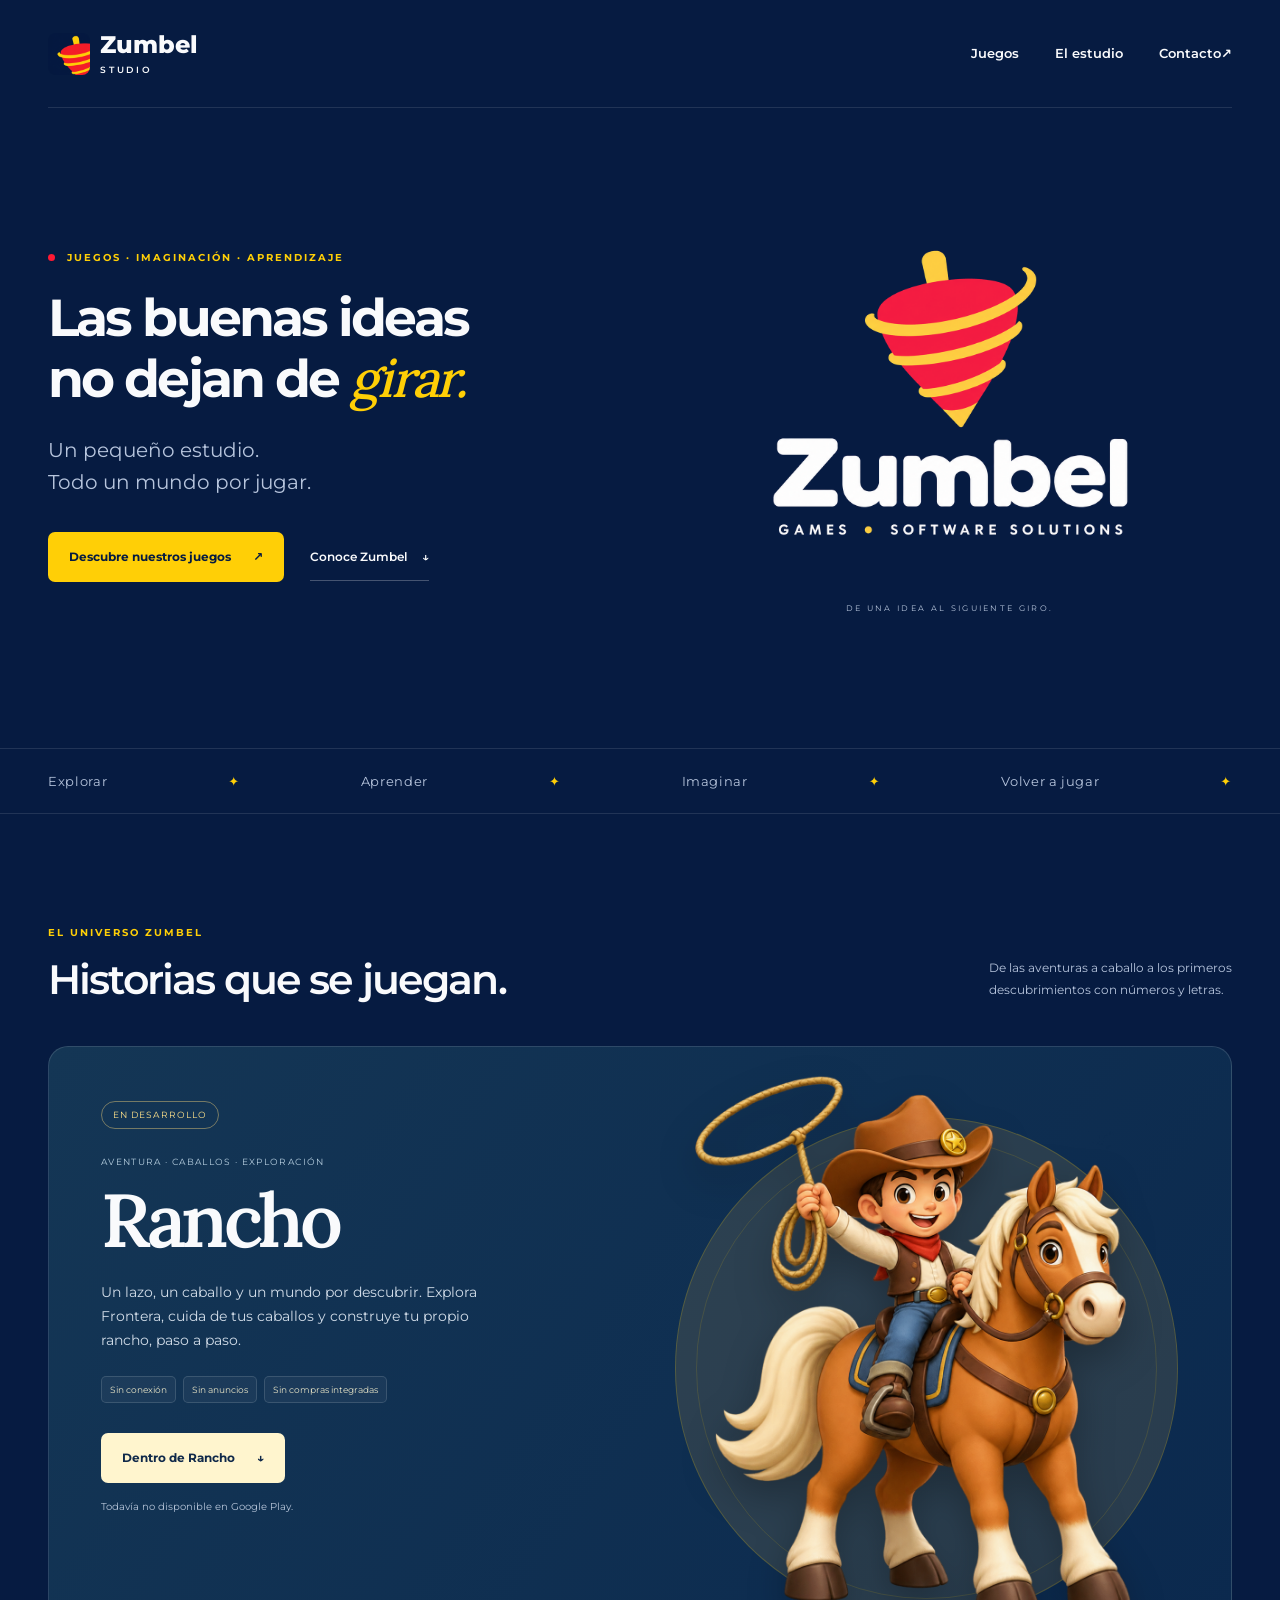
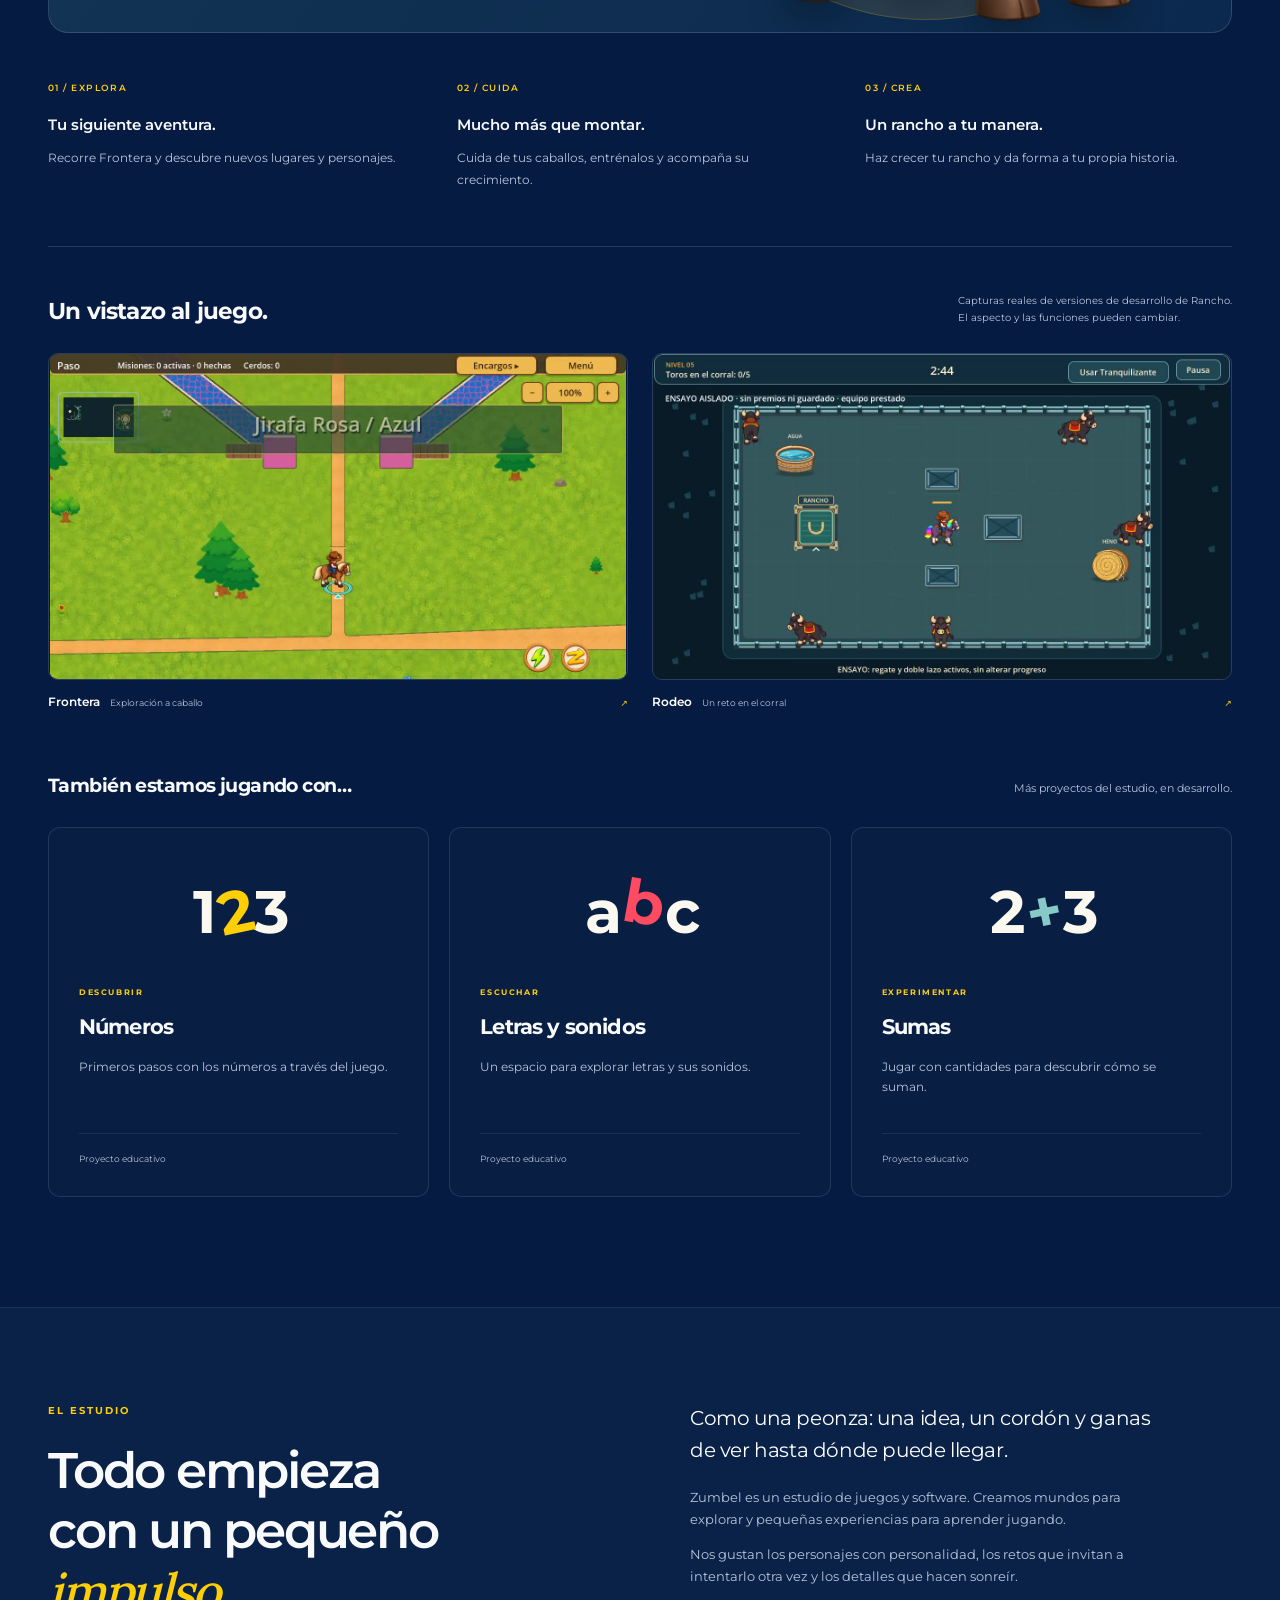
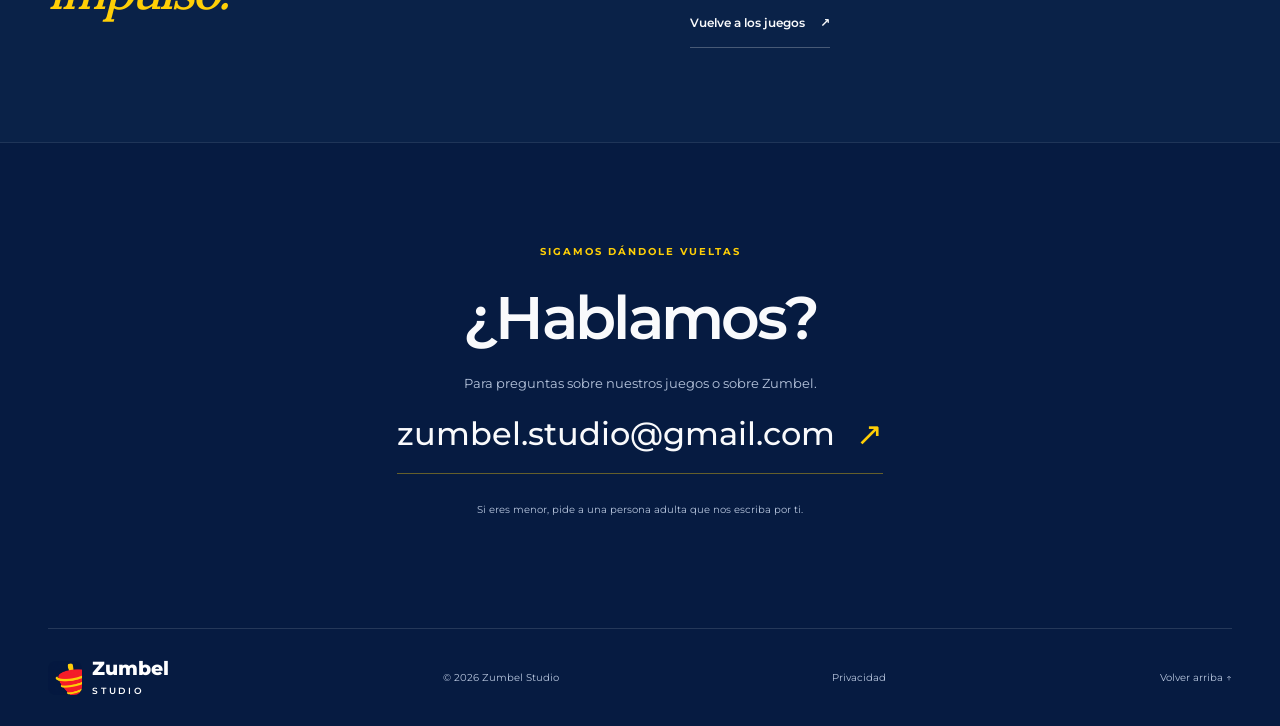
==== index.html @ a20af43f "Publish Zumbel Studio website with original branding and game gallery" ====
<!doctype html>
<html lang="es"><head><meta charset="utf-8"><meta name="viewport" content="width=device-width,initial-scale=1"><meta name="theme-color" content="#061b41"><meta name="description" content="Zumbel Studio. Juegos con imaginación: descubre Rancho y nuestros proyectos de aprendizaje y entretenimiento."><meta property="og:title" content="Zumbel Studio · Ideas que giran"><meta property="og:description" content="Un pequeño estudio. Todo un mundo por jugar."><meta property="og:type" content="website"><meta property="og:image" content="assets/zumbel.png"><title>Zumbel Studio · Ideas que giran</title><link rel="icon" href="assets/favicon.png"><link rel="stylesheet" href="styles.css"></head>
<body><a class="skip" href="#contenido">Saltar al contenido</a><header class="header wrap"><a class="brand" href="#inicio" aria-label="Zumbel Studio, inicio"><img src="assets/favicon.png" width="42" height="42" alt=""><span>Zumbel<span class="studio">STUDIO</span></span></a><nav aria-label="Navegación principal"><a href="#juegos">Juegos</a><a href="#estudio">El estudio</a><a href="#contacto">Contacto <span aria-hidden="true">↗</span></a></nav></header>
<main id="contenido"><section class="hero wrap" id="inicio"><div class="hero-copy"><p class="eyebrow"><span class="dot"></span> JUEGOS · IMAGINACIÓN · APRENDIZAJE</p><h1>Las buenas ideas<br>no dejan de <em>girar.</em></h1><p class="lead">Un pequeño estudio.<br>Todo un mundo por jugar.</p><div class="actions"><a class="button primary" href="#juegos">Descubre nuestros juegos <span aria-hidden="true">↗</span></a><a class="text-link" href="#estudio">Conoce Zumbel <span aria-hidden="true">↓</span></a></div></div><div class="hero-art"><img src="assets/zumbel.png" width="1313" height="875" alt="Zumbel: una peonza roja rodeada por un cordón amarillo, sobre fondo azul marino"><span class="orbit-caption">DE UNA IDEA AL SIGUIENTE GIRO.</span></div></section>
<div class="ribbon" aria-hidden="true"><div class="wrap">Explorar <span>✦</span> Aprender <span>✦</span> Imaginar <span>✦</span> Volver a jugar <span>✦</span></div></div>
<section id="juegos" class="section wrap"><div class="section-heading"><div><p class="eyebrow">EL UNIVERSO ZUMBEL</p><h2>Historias que se juegan.</h2></div><p>De las aventuras a caballo a los primeros<br class="desktop"> descubrimientos con números y letras.</p></div>
<article class="featured" id="rancho"><div class="featured-copy"><span class="pill">EN DESARROLLO</span><p class="small-label">AVENTURA · CABALLOS · EXPLORACIÓN</p><h3>Rancho</h3><p>Un lazo, un caballo y un mundo por descubrir. Explora Frontera, cuida de tus caballos y construye tu propio rancho, paso a paso.</p><div class="tags"><span>Sin conexión</span><span>Sin anuncios</span><span>Sin compras integradas</span></div><a class="button light" href="#mundo-rancho">Dentro de Rancho <span aria-hidden="true">↓</span></a><p class="release-note">Todavía no disponible en Google Play.</p></div><div class="ranch-art"><span class="sun" aria-hidden="true"></span><img src="assets/rancho.png" width="1072" height="1072" alt="Vaquero sonriente montado en un caballo castaño y levantando un lazo"></div></article>
<div class="rancho-details" id="mundo-rancho"><div><span class="number">01 / EXPLORA</span><h4>Tu siguiente aventura.</h4><p>Recorre Frontera y descubre nuevos lugares y personajes.</p></div><div><span class="number">02 / CUIDA</span><h4>Mucho más que montar.</h4><p>Cuida de tus caballos, entrénalos y acompaña su crecimiento.</p></div><div><span class="number">03 / CREA</span><h4>Un rancho a tu manera.</h4><p>Haz crecer tu rancho y da forma a tu propia historia.</p></div></div>
<section class="gallery" aria-labelledby="galeria-titulo"><div class="gallery-heading"><h3 id="galeria-titulo">Un vistazo al juego.</h3><p>Capturas reales de versiones de desarrollo de Rancho.<br>El aspecto y las funciones pueden cambiar.</p></div><div class="gallery-grid"><figure><a href="assets/frontera.jpg" target="_blank" rel="noopener" aria-label="Ampliar captura de Frontera"><img src="assets/frontera.jpg" width="1280" height="720" alt="El jinete recorre un camino de hierba entre árboles y puertas de colores en Frontera"></a><figcaption><span>Frontera</span>Exploración a caballo <span aria-hidden="true">↗</span></figcaption></figure><figure><a href="assets/rodeo.jpg" target="_blank" rel="noopener" aria-label="Ampliar captura de Rodeo"><img src="assets/rodeo.jpg" width="1280" height="720" alt="Partida de ensayo de Rodeo: un jinete y varios toros dentro de un corral"></a><figcaption><span>Rodeo</span>Un reto en el corral <span aria-hidden="true">↗</span></figcaption></figure></div></section><div class="collection-heading"><h3>También estamos jugando con…</h3><p>Más proyectos del estudio, en desarrollo.</p></div><div class="project-grid"><article class="project"><div class="project-mark numbers" aria-hidden="true">1<span>2</span>3</div><p class="eyebrow">DESCUBRIR</p><h3>Números</h3><p>Primeros pasos con los números a través del juego.</p><span class="project-status">Proyecto educativo</span></article><article class="project"><div class="project-mark letters" aria-hidden="true">a<span>b</span>c</div><p class="eyebrow">ESCUCHAR</p><h3>Letras y sonidos</h3><p>Un espacio para explorar letras y sus sonidos.</p><span class="project-status">Proyecto educativo</span></article><article class="project"><div class="project-mark sums" aria-hidden="true">2<span>+</span>3</div><p class="eyebrow">EXPERIMENTAR</p><h3>Sumas</h3><p>Jugar con cantidades para descubrir cómo se suman.</p><span class="project-status">Proyecto educativo</span></article></div></section>
<section class="studio-section" id="estudio"><div class="wrap studio-grid"><div><p class="eyebrow">EL ESTUDIO</p><h2>Todo empieza<br>con un pequeño<br><em>impulso.</em></h2></div><div class="studio-story"><p class="intro">Como una peonza: una idea, un cordón y ganas de ver hasta dónde puede llegar.</p><p>Zumbel es un estudio de juegos y software. Creamos mundos para explorar y pequeñas experiencias para aprender jugando.</p><p>Nos gustan los personajes con personalidad, los retos que invitan a intentarlo otra vez y los detalles que hacen sonreír.</p><a class="text-link" href="#juegos">Vuelve a los juegos <span aria-hidden="true">↗</span></a></div></div></section>
<section class="contact wrap" id="contacto"><p class="eyebrow">SIGAMOS DÁNDOLE VUELTAS</p><h2>¿Hablamos?</h2><p>Para preguntas sobre nuestros juegos o sobre Zumbel.</p><a class="mail" href="mailto:zumbel.studio@gmail.com">zumbel.studio@gmail.com <span aria-hidden="true">↗</span></a><p class="contact-note">Si eres menor, pide a una persona adulta que nos escriba por ti.</p></section></main>
<footer class="footer wrap"><a class="brand" href="#inicio"><img src="assets/favicon.png" width="34" height="34" alt=""><span>Zumbel<span class="studio">STUDIO</span></span></a><p>© 2026 Zumbel Studio</p><a href="privacidad.html">Privacidad</a><a href="#inicio">Volver arriba ↑</a></footer></body></html>
---- styles.css ----
@font-face{font-family:Montserrat;src:url(assets/montserrat-latin-wght-normal.woff2) format("woff2");font-weight:100 900;font-display:swap}@font-face{font-family:Lora;src:url(assets/lora-latin-wght-normal.woff2) format("woff2");font-weight:400 700;font-display:swap}:root{--navy:#061b41;--navy2:#0b244b;--white:#f9fafc;--muted:#b7c5dd;--gold:#ffcf06;--red:#ff1933}*{box-sizing:border-box}html{scroll-behavior:smooth;scroll-padding-top:30px}body{margin:0;background:var(--navy);color:var(--white);font-family:Montserrat,system-ui,sans-serif;line-height:1.7}a{color:inherit;text-decoration:none}a:focus-visible{outline:3px solid var(--gold);outline-offset:6px}a:hover{color:var(--gold)}img{max-width:100%;height:auto;display:block}.wrap{width:min(1200px,calc(100% - 96px));margin-inline:auto}.header{min-height:108px;display:flex;align-items:center;justify-content:space-between;border-bottom:1px solid #ffffff1c}.brand{display:flex;align-items:center;gap:10px;font-size:24px;font-weight:800;line-height:1.1}.brand img{border-radius:8px}.studio{font-size:9px;letter-spacing:.31em;display:block;margin-top:6px;font-weight:600}.header nav{display:flex;gap:36px;font-size:13px;font-weight:600}.hero{min-height:640px;display:grid;grid-template-columns:1.05fr 1fr;align-items:center;gap:26px;padding-block:55px 80px}.eyebrow{font-size:10px;letter-spacing:.2em;font-weight:700;color:var(--gold);margin:0 0 22px}.dot{display:inline-block;width:7px;height:7px;background:var(--red);border-radius:50%;margin-right:7px}h1,h2,h3,h4,p{margin-top:0}h1{font-size:clamp(38px,4.1vw,60px);line-height:1.14;letter-spacing:-.055em;margin-bottom:26px;font-weight:700}h1 em,h2 em{font-family:Lora,Georgia,serif;color:var(--gold);font-weight:500}h1 em{display:inline-block}h2{font-size:clamp(30px,3.2vw,44px);line-height:1.2;letter-spacing:-.045em;font-weight:600}.lead{font-size:20px;color:var(--muted);line-height:1.6}.actions{display:flex;align-items:center;gap:26px;margin-top:34px;flex-wrap:wrap}.button{display:inline-flex;justify-content:space-between;gap:22px;align-items:center;min-height:50px;padding:13px 21px;border-radius:7px;font-size:12px;font-weight:700;transition:transform .2s,background .2s}.button:hover{transform:translateY(-2px)}.primary{background:var(--gold);color:var(--navy)}.primary:hover{background:#ffe377;color:var(--navy)}.text-link{font-size:12px;font-weight:600;display:inline-block;padding-block:13px;border-bottom:1px solid #ffffff40}.text-link span{margin-left:12px}.hero-art{text-align:center;position:relative}.hero-art img{width:100%;mix-blend-mode:lighten}.orbit-caption{font-size:8px;letter-spacing:.29em;color:#b8c6dc;display:block;margin-top:10px}.ribbon{border-block:1px solid #ffffff1c;color:var(--muted);font-size:13px;letter-spacing:.05em}.ribbon .wrap{display:flex;justify-content:space-between;align-items:center;gap:12px;padding-block:21px}.ribbon span{color:var(--gold)}.section{padding-block:110px}.section-heading{display:flex;justify-content:space-between;align-items:end;gap:36px;margin-bottom:42px}.section-heading h2{margin:0}.section-heading>p{font-size:12px;line-height:1.8;color:var(--muted);margin:0 0 4px}.section-heading .eyebrow{margin-bottom:14px}.featured{position:relative;display:grid;grid-template-columns:1fr 1fr;background:linear-gradient(125deg,#143655,#0b294e);border:1px solid #ffffff21;border-radius:20px;overflow:hidden;isolation:isolate}.featured-copy{padding:52px 0 45px 52px;z-index:1}.pill{display:inline-block;font-size:9px;letter-spacing:.12em;border:1px solid #e9cb7875;color:#ffe28a;padding:5px 11px;border-radius:40px}.small-label{font-size:9px;letter-spacing:.15em;color:#b7cfe0;margin:25px 0 10px}.featured h3{font-family:Lora,Georgia,serif;font-size:75px;font-weight:600;line-height:1.1;margin:0 0 20px;letter-spacing:-.06em}.featured-copy>p:not(.small-label):not(.release-note){font-size:14px;color:#d1dce8;max-width:390px}.tags{display:flex;gap:7px;flex-wrap:wrap;margin:23px 0 30px}.tags span{font-size:9px;color:#e6e3c6;background:#ffffff0b;border:1px solid #ffffff22;border-radius:5px;padding:5px 8px}.light{background:#fff5ce;color:#10294a}.light:hover{background:var(--gold);color:var(--navy)}.release-note{font-size:10px;color:#b7c5d9;margin:15px 0 0}.ranch-art{position:relative;align-self:end;padding:18px 24px 0 0}.ranch-art img{position:relative;z-index:1;filter:drop-shadow(0 16px 18px #0004)}.sun{position:absolute;width:85%;aspect-ratio:1;background:#e8b44b22;border:1px solid #ffcf0630;border-radius:50%;top:12%;left:6%}.sun:after{content:"";position:absolute;inset:20px;border:1px solid #ffcf0620;border-radius:50%}.rancho-details{display:grid;grid-template-columns:repeat(3,1fr);gap:42px;padding:39px 0 55px;border-bottom:1px solid #ffffff20;scroll-margin-top:30px}.number{font-size:9px;color:var(--gold);letter-spacing:.16em;font-weight:600}.rancho-details h4{font-size:15px;font-weight:600;margin:13px 0 9px}.rancho-details p{font-size:12px;line-height:1.85;color:var(--muted);margin:0}.collection-heading{margin:58px 0 25px;display:flex;align-items:baseline;justify-content:space-between;gap:24px}.collection-heading h3{font-size:19px;letter-spacing:-.03em;margin:0}.collection-heading p{font-size:11px;color:var(--muted);margin:0}.project-grid{display:grid;grid-template-columns:repeat(3,1fr);gap:20px}.project{padding:30px;background:#ffffff04;border:1px solid #ffffff1c;border-radius:12px}.project-mark{height:108px;font-size:60px;font-weight:700;letter-spacing:-.1em;display:flex;align-items:center;justify-content:center;gap:7px;margin-bottom:20px;color:#faf8ef}.project-mark span{color:var(--gold);transform:rotate(-12deg);display:inline-block}.letters span{color:#ff4b62;transform:translateY(-10px) rotate(10deg)}.sums span{color:#87c9c7}.project .eyebrow{font-size:8px;margin-bottom:9px}.project h3{font-size:21px;margin-bottom:12px;letter-spacing:-.04em}.project p:not(.eyebrow){font-size:12px;color:var(--muted);min-height:64px}.project-status{border-top:1px solid #ffffff16;padding-top:17px;display:block;font-size:9px;color:#b0bfd5}.studio-section{background:#0a2248;border-block:1px solid #ffffff16;padding-block:94px}.studio-grid{display:grid;grid-template-columns:1fr 1fr;gap:100px}.studio-grid h2{font-size:50px;margin-bottom:0}.studio-story .intro{font-size:20px;line-height:1.6;color:#fff;letter-spacing:-.02em}.studio-story p{font-size:13px;color:var(--muted);max-width:470px}.contact{padding-block:100px;text-align:center}.contact h2{font-size:60px;margin-bottom:18px}.contact>p:not(.eyebrow){font-size:13px;color:var(--muted)}.mail{font-size:clamp(16px,2.7vw,32px);font-weight:500;border-bottom:1px solid #ffcf0660;padding-bottom:12px;display:inline-block;overflow-wrap:anywhere;max-width:100%}.mail span{color:var(--gold);margin-left:12px}.contact .contact-note{font-size:10px!important;margin-top:27px}.footer{border-top:1px solid #ffffff20;padding-block:30px;display:flex;align-items:center;justify-content:space-between;gap:24px;font-size:10px;color:var(--muted)}.footer .brand{font-size:19px;color:#fff}.footer p{margin:0}.skip{position:absolute;left:20px;top:-100px;padding:10px;background:var(--gold);color:var(--navy);z-index:10}.skip:focus{top:10px}.legal{max-width:760px;padding-block:70px}.legal h1{font-size:40px}.legal h2{font-size:24px;margin-top:40px}.legal p,.legal li{font-size:14px;color:var(--muted)}.legal ul{padding-left:22px}.legal a{color:var(--gold)}@media(min-width:1500px){.hero{min-height:700px}}@media(max-width:900px){.wrap{width:calc(100% - 48px)}.hero{grid-template-columns:1fr 1fr;min-height:570px;gap:12px}h1{font-size:38px}.actions{gap:12px}.section{padding-block:70px}.featured-copy{padding:32px 0 32px 30px}.featured h3{font-size:60px}.featured-copy>p:not(.small-label):not(.release-note){font-size:12px}.ranch-art{padding:0;align-self:center}.studio-grid{gap:45px}.project{padding:22px}.section-heading>p br{display:none}.section-heading>p{max-width:250px}.studio-grid h2{font-size:42px}.collection-heading{align-items:start;flex-direction:column;gap:8px}}@media(max-width:620px){.wrap{width:calc(100% - 40px)}.header{min-height:86px}.header nav{gap:17px;font-size:10px}.brand{font-size:19px;gap:6px}.brand img{width:34px}.studio{font-size:7px}.hero{display:flex;flex-direction:column;align-items:stretch;padding-block:45px 35px;gap:14px}.hero-copy{text-align:center}.eyebrow{font-size:8px;letter-spacing:.15em}h1{font-size:39px;line-height:1.17}.lead{font-size:17px}.actions{justify-content:center;gap:15px}.button{font-size:11px}.hero-art{max-width:390px;margin:auto}.hero-art img{width:100%}.orbit-caption{font-size:7px;margin-top:0}.ribbon{font-size:10px}.ribbon .wrap{gap:6px;padding-block:18px}.ribbon span:last-child{display:none}.section{padding-block:60px}.section-heading{display:block;margin-bottom:28px}.section-heading h2{font-size:30px}.section-heading>p{margin-top:20px;max-width:100%}.featured{display:flex;flex-direction:column}.featured-copy{padding:32px 26px 0}.featured h3{font-size:65px}.featured-copy>p:not(.small-label):not(.release-note){font-size:13px}.ranch-art{width:100%;max-width:370px;align-self:center;margin-top:10px;padding:0 14px}.rancho-details{grid-template-columns:1fr;gap:28px;padding-block:30px 40px}.rancho-details p{max-width:310px}.collection-heading{margin-top:42px}.collection-heading h3{font-size:19px}.project-grid{grid-template-columns:1fr;gap:14px}.project{position:relative;min-height:230px;padding:26px 22px}.project-mark{float:right;font-size:48px;width:35%;height:88px;margin:0 0 0 10px}.project h3{font-size:21px}.project p:not(.eyebrow){max-width:210px;min-height:48px}.project-status{clear:both}.studio-section{padding-block:60px}.studio-grid{grid-template-columns:1fr;gap:30px}.studio-grid h2{font-size:42px}.studio-story .intro{font-size:19px}.contact{padding-block:65px}.contact h2{font-size:48px}.contact>p:not(.eyebrow){font-size:12px}.mail{font-size:18px}.mail span{margin-left:3px}.footer{display:grid;grid-template-columns:1fr auto;gap:26px 15px;font-size:9px}.footer p{justify-self:end}.footer>a:last-child{justify-self:end}.legal{padding-block:45px}.legal h1{font-size:31px}}@media(prefers-reduced-motion:reduce){html{scroll-behavior:auto}*{transition:none!important}}.gallery{padding-top:45px}.gallery-heading{display:flex;justify-content:space-between;gap:24px;margin-bottom:22px;align-items:start}.gallery-heading h3{font-size:23px;letter-spacing:-.035em;margin:0}.gallery-heading p{font-size:10px;color:var(--muted);margin:0}.gallery-grid{display:grid;grid-template-columns:1fr 1fr;gap:24px}.gallery figure{margin:0}.gallery img{width:100%;aspect-ratio:16/9;object-fit:contain;border-radius:10px;border:1px solid #ffffff26;transition:filter .2s}.gallery a:hover img{filter:brightness(1.13)}.gallery figcaption{display:flex;gap:10px;align-items:baseline;font-size:9px;color:var(--muted);margin-top:12px}.gallery figcaption>span:first-child{font-size:12px;color:#fff;font-weight:600}.gallery figcaption>span:last-child{margin-left:auto;color:var(--gold)}@media(max-width:620px){.gallery-heading{display:block}.gallery-heading p{margin-top:12px}.gallery-grid{grid-template-columns:1fr;gap:26px}}.header nav a{display:flex;align-items:center;min-height:44px}.header .brand{flex-shrink:0}.header nav{align-items:center}@media(max-width:380px){.header{flex-direction:column;align-items:flex-start;padding-block:16px;gap:10px}.header nav{width:100%;justify-content:space-between;font-size:11px;gap:20px}.hero{padding-top:34px}.ribbon{font-size:9px}.ribbon .wrap{gap:5px}}
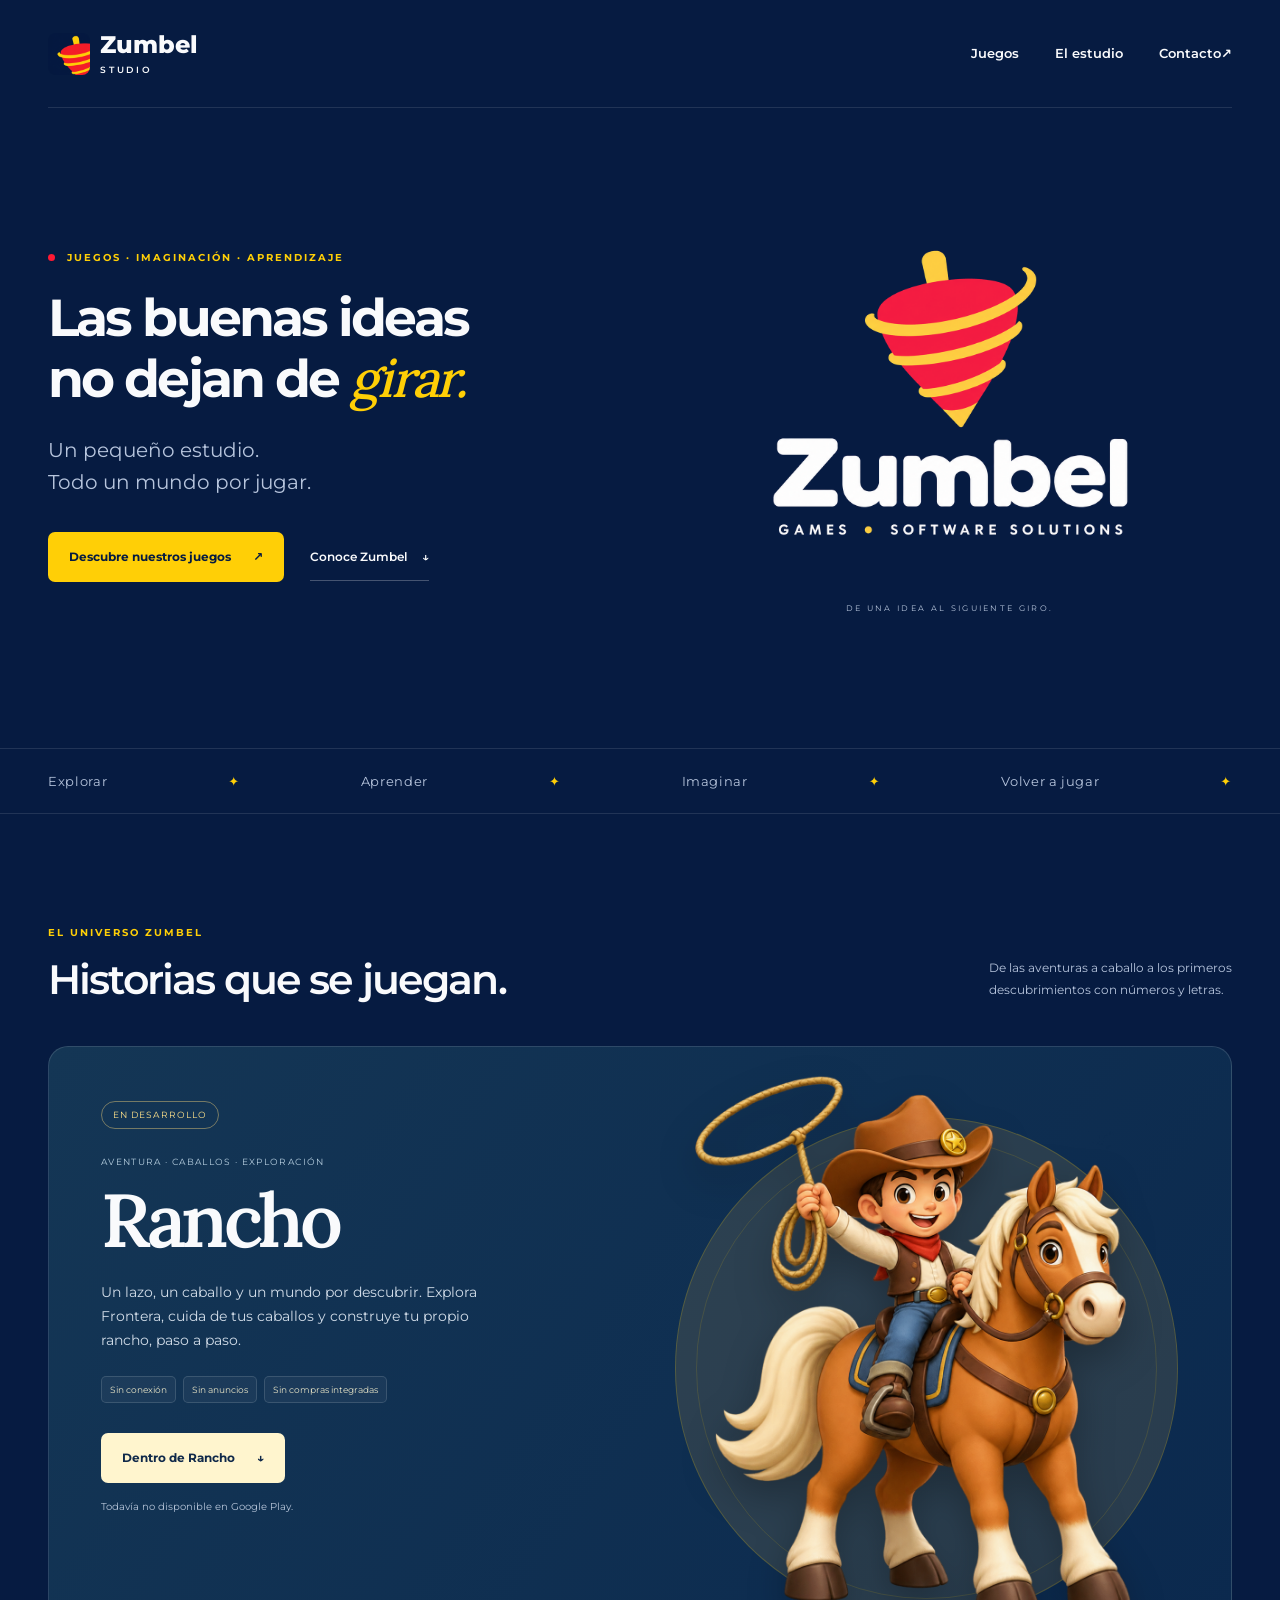
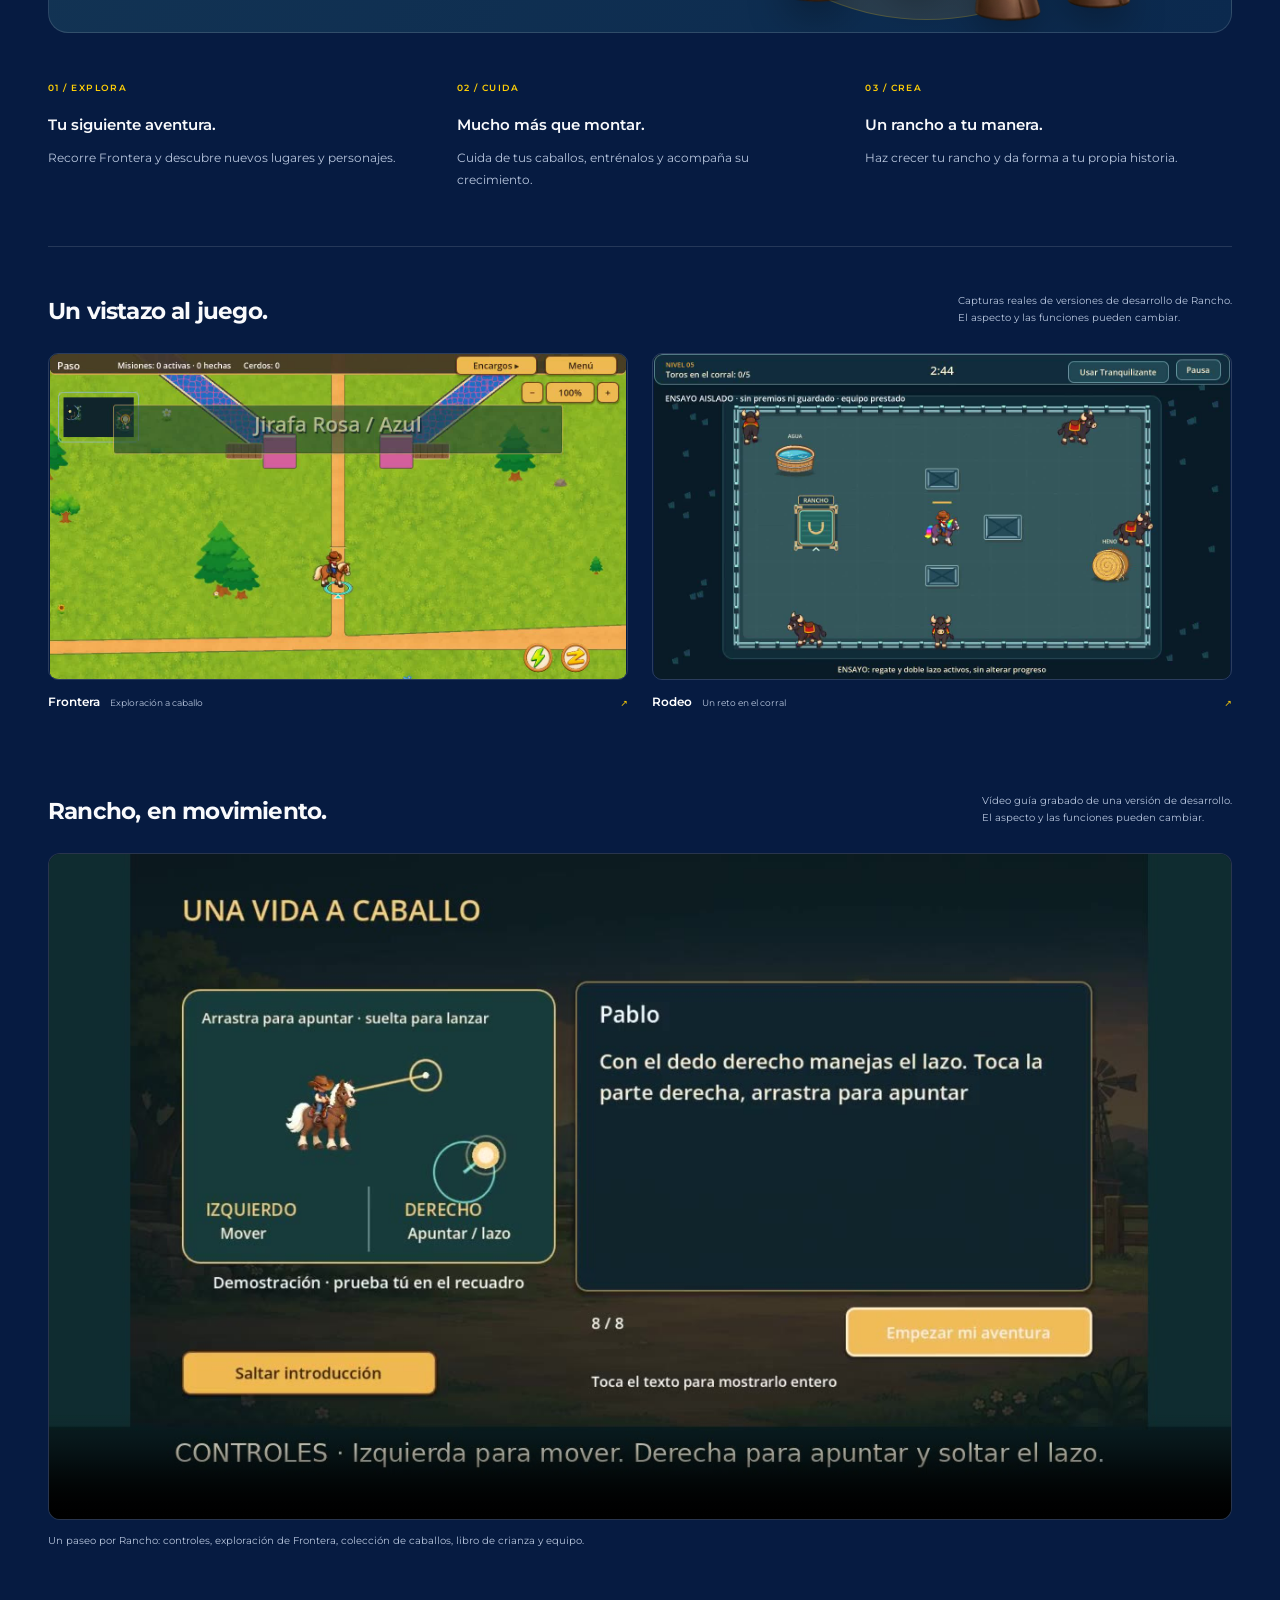
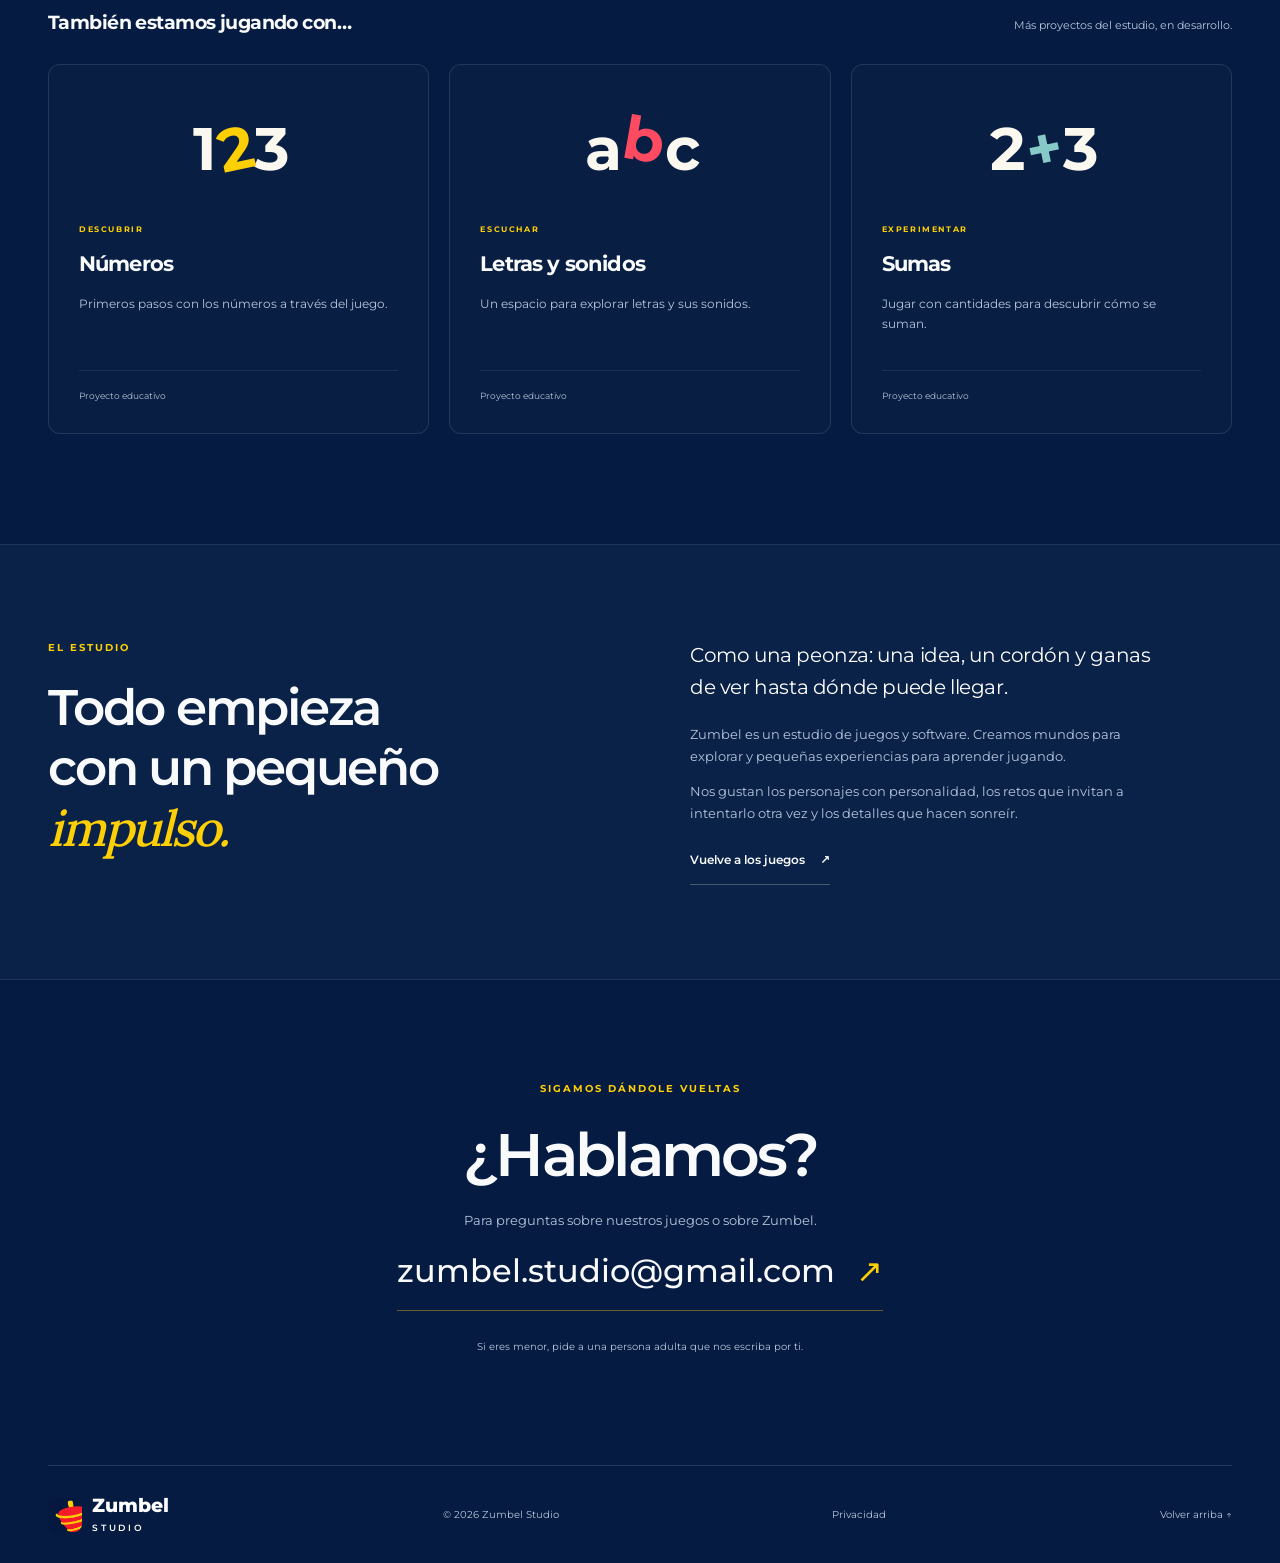
==== commit b9cc008d: "Add Rancho video guide to the gallery" ====
--- a/index.html
+++ b/index.html
@@ -6,7 +6,7 @@
 <section id="juegos" class="section wrap"><div class="section-heading"><div><p class="eyebrow">EL UNIVERSO ZUMBEL</p><h2>Historias que se juegan.</h2></div><p>De las aventuras a caballo a los primeros<br class="desktop"> descubrimientos con números y letras.</p></div>
 <article class="featured" id="rancho"><div class="featured-copy"><span class="pill">EN DESARROLLO</span><p class="small-label">AVENTURA · CABALLOS · EXPLORACIÓN</p><h3>Rancho</h3><p>Un lazo, un caballo y un mundo por descubrir. Explora Frontera, cuida de tus caballos y construye tu propio rancho, paso a paso.</p><div class="tags"><span>Sin conexión</span><span>Sin anuncios</span><span>Sin compras integradas</span></div><a class="button light" href="#mundo-rancho">Dentro de Rancho <span aria-hidden="true">↓</span></a><p class="release-note">Todavía no disponible en Google Play.</p></div><div class="ranch-art"><span class="sun" aria-hidden="true"></span><img src="assets/rancho.png" width="1072" height="1072" alt="Vaquero sonriente montado en un caballo castaño y levantando un lazo"></div></article>
 <div class="rancho-details" id="mundo-rancho"><div><span class="number">01 / EXPLORA</span><h4>Tu siguiente aventura.</h4><p>Recorre Frontera y descubre nuevos lugares y personajes.</p></div><div><span class="number">02 / CUIDA</span><h4>Mucho más que montar.</h4><p>Cuida de tus caballos, entrénalos y acompaña su crecimiento.</p></div><div><span class="number">03 / CREA</span><h4>Un rancho a tu manera.</h4><p>Haz crecer tu rancho y da forma a tu propia historia.</p></div></div>
-<section class="gallery" aria-labelledby="galeria-titulo"><div class="gallery-heading"><h3 id="galeria-titulo">Un vistazo al juego.</h3><p>Capturas reales de versiones de desarrollo de Rancho.<br>El aspecto y las funciones pueden cambiar.</p></div><div class="gallery-grid"><figure><a href="assets/frontera.jpg" target="_blank" rel="noopener" aria-label="Ampliar captura de Frontera"><img src="assets/frontera.jpg" width="1280" height="720" alt="El jinete recorre un camino de hierba entre árboles y puertas de colores en Frontera"></a><figcaption><span>Frontera</span>Exploración a caballo <span aria-hidden="true">↗</span></figcaption></figure><figure><a href="assets/rodeo.jpg" target="_blank" rel="noopener" aria-label="Ampliar captura de Rodeo"><img src="assets/rodeo.jpg" width="1280" height="720" alt="Partida de ensayo de Rodeo: un jinete y varios toros dentro de un corral"></a><figcaption><span>Rodeo</span>Un reto en el corral <span aria-hidden="true">↗</span></figcaption></figure></div></section><div class="collection-heading"><h3>También estamos jugando con…</h3><p>Más proyectos del estudio, en desarrollo.</p></div><div class="project-grid"><article class="project"><div class="project-mark numbers" aria-hidden="true">1<span>2</span>3</div><p class="eyebrow">DESCUBRIR</p><h3>Números</h3><p>Primeros pasos con los números a través del juego.</p><span class="project-status">Proyecto educativo</span></article><article class="project"><div class="project-mark letters" aria-hidden="true">a<span>b</span>c</div><p class="eyebrow">ESCUCHAR</p><h3>Letras y sonidos</h3><p>Un espacio para explorar letras y sus sonidos.</p><span class="project-status">Proyecto educativo</span></article><article class="project"><div class="project-mark sums" aria-hidden="true">2<span>+</span>3</div><p class="eyebrow">EXPERIMENTAR</p><h3>Sumas</h3><p>Jugar con cantidades para descubrir cómo se suman.</p><span class="project-status">Proyecto educativo</span></article></div></section>
+<section class="gallery" aria-labelledby="galeria-titulo"><div class="gallery-heading"><h3 id="galeria-titulo">Un vistazo al juego.</h3><p>Capturas reales de versiones de desarrollo de Rancho.<br>El aspecto y las funciones pueden cambiar.</p></div><div class="gallery-grid"><figure><a href="assets/frontera.jpg" target="_blank" rel="noopener" aria-label="Ampliar captura de Frontera"><img src="assets/frontera.jpg" width="1280" height="720" alt="El jinete recorre un camino de hierba entre árboles y puertas de colores en Frontera"></a><figcaption><span>Frontera</span>Exploración a caballo <span aria-hidden="true">↗</span></figcaption></figure><figure><a href="assets/rodeo.jpg" target="_blank" rel="noopener" aria-label="Ampliar captura de Rodeo"><img src="assets/rodeo.jpg" width="1280" height="720" alt="Partida de ensayo de Rodeo: un jinete y varios toros dentro de un corral"></a><figcaption><span>Rodeo</span>Un reto en el corral <span aria-hidden="true">↗</span></figcaption></figure></div></section><section class="video-section" aria-labelledby="video-titulo"><div class="gallery-heading"><h3 id="video-titulo">Rancho, en movimiento.</h3><p>Vídeo guía grabado de una versión de desarrollo.<br class="desktop"> El aspecto y las funciones pueden cambiar.</p></div><div class="video-frame"><video controls preload="metadata" poster="assets/rancho-guia-poster.jpg" width="1280" height="720"><source src="assets/rancho-guia.mp4" type="video/mp4">Tu navegador no puede reproducir este vídeo. <a href="assets/rancho-guia.mp4">Descarga el vídeo guía</a>.</video></div><p class="video-caption">Un paseo por Rancho: controles, exploración de Frontera, colección de caballos, libro de crianza y equipo.</p></section><div class="collection-heading"><h3>También estamos jugando con…</h3><p>Más proyectos del estudio, en desarrollo.</p></div><div class="project-grid"><article class="project"><div class="project-mark numbers" aria-hidden="true">1<span>2</span>3</div><p class="eyebrow">DESCUBRIR</p><h3>Números</h3><p>Primeros pasos con los números a través del juego.</p><span class="project-status">Proyecto educativo</span></article><article class="project"><div class="project-mark letters" aria-hidden="true">a<span>b</span>c</div><p class="eyebrow">ESCUCHAR</p><h3>Letras y sonidos</h3><p>Un espacio para explorar letras y sus sonidos.</p><span class="project-status">Proyecto educativo</span></article><article class="project"><div class="project-mark sums" aria-hidden="true">2<span>+</span>3</div><p class="eyebrow">EXPERIMENTAR</p><h3>Sumas</h3><p>Jugar con cantidades para descubrir cómo se suman.</p><span class="project-status">Proyecto educativo</span></article></div></section>
 <section class="studio-section" id="estudio"><div class="wrap studio-grid"><div><p class="eyebrow">EL ESTUDIO</p><h2>Todo empieza<br>con un pequeño<br><em>impulso.</em></h2></div><div class="studio-story"><p class="intro">Como una peonza: una idea, un cordón y ganas de ver hasta dónde puede llegar.</p><p>Zumbel es un estudio de juegos y software. Creamos mundos para explorar y pequeñas experiencias para aprender jugando.</p><p>Nos gustan los personajes con personalidad, los retos que invitan a intentarlo otra vez y los detalles que hacen sonreír.</p><a class="text-link" href="#juegos">Vuelve a los juegos <span aria-hidden="true">↗</span></a></div></div></section>
 <section class="contact wrap" id="contacto"><p class="eyebrow">SIGAMOS DÁNDOLE VUELTAS</p><h2>¿Hablamos?</h2><p>Para preguntas sobre nuestros juegos o sobre Zumbel.</p><a class="mail" href="mailto:zumbel.studio@gmail.com">zumbel.studio@gmail.com <span aria-hidden="true">↗</span></a><p class="contact-note">Si eres menor, pide a una persona adulta que nos escriba por ti.</p></section></main>
 <footer class="footer wrap"><a class="brand" href="#inicio"><img src="assets/favicon.png" width="34" height="34" alt=""><span>Zumbel<span class="studio">STUDIO</span></span></a><p>© 2026 Zumbel Studio</p><a href="privacidad.html">Privacidad</a><a href="#inicio">Volver arriba ↑</a></footer></body></html>
--- a/styles.css
+++ b/styles.css
@@ -1 +1,2 @@
 @font-face{font-family:Montserrat;src:url(assets/montserrat-latin-wght-normal.woff2) format("woff2");font-weight:100 900;font-display:swap}@font-face{font-family:Lora;src:url(assets/lora-latin-wght-normal.woff2) format("woff2");font-weight:400 700;font-display:swap}:root{--navy:#061b41;--navy2:#0b244b;--white:#f9fafc;--muted:#b7c5dd;--gold:#ffcf06;--red:#ff1933}*{box-sizing:border-box}html{scroll-behavior:smooth;scroll-padding-top:30px}body{margin:0;background:var(--navy);color:var(--white);font-family:Montserrat,system-ui,sans-serif;line-height:1.7}a{color:inherit;text-decoration:none}a:focus-visible{outline:3px solid var(--gold);outline-offset:6px}a:hover{color:var(--gold)}img{max-width:100%;height:auto;display:block}.wrap{width:min(1200px,calc(100% - 96px));margin-inline:auto}.header{min-height:108px;display:flex;align-items:center;justify-content:space-between;border-bottom:1px solid #ffffff1c}.brand{display:flex;align-items:center;gap:10px;font-size:24px;font-weight:800;line-height:1.1}.brand img{border-radius:8px}.studio{font-size:9px;letter-spacing:.31em;display:block;margin-top:6px;font-weight:600}.header nav{display:flex;gap:36px;font-size:13px;font-weight:600}.hero{min-height:640px;display:grid;grid-template-columns:1.05fr 1fr;align-items:center;gap:26px;padding-block:55px 80px}.eyebrow{font-size:10px;letter-spacing:.2em;font-weight:700;color:var(--gold);margin:0 0 22px}.dot{display:inline-block;width:7px;height:7px;background:var(--red);border-radius:50%;margin-right:7px}h1,h2,h3,h4,p{margin-top:0}h1{font-size:clamp(38px,4.1vw,60px);line-height:1.14;letter-spacing:-.055em;margin-bottom:26px;font-weight:700}h1 em,h2 em{font-family:Lora,Georgia,serif;color:var(--gold);font-weight:500}h1 em{display:inline-block}h2{font-size:clamp(30px,3.2vw,44px);line-height:1.2;letter-spacing:-.045em;font-weight:600}.lead{font-size:20px;color:var(--muted);line-height:1.6}.actions{display:flex;align-items:center;gap:26px;margin-top:34px;flex-wrap:wrap}.button{display:inline-flex;justify-content:space-between;gap:22px;align-items:center;min-height:50px;padding:13px 21px;border-radius:7px;font-size:12px;font-weight:700;transition:transform .2s,background .2s}.button:hover{transform:translateY(-2px)}.primary{background:var(--gold);color:var(--navy)}.primary:hover{background:#ffe377;color:var(--navy)}.text-link{font-size:12px;font-weight:600;display:inline-block;padding-block:13px;border-bottom:1px solid #ffffff40}.text-link span{margin-left:12px}.hero-art{text-align:center;position:relative}.hero-art img{width:100%;mix-blend-mode:lighten}.orbit-caption{font-size:8px;letter-spacing:.29em;color:#b8c6dc;display:block;margin-top:10px}.ribbon{border-block:1px solid #ffffff1c;color:var(--muted);font-size:13px;letter-spacing:.05em}.ribbon .wrap{display:flex;justify-content:space-between;align-items:center;gap:12px;padding-block:21px}.ribbon span{color:var(--gold)}.section{padding-block:110px}.section-heading{display:flex;justify-content:space-between;align-items:end;gap:36px;margin-bottom:42px}.section-heading h2{margin:0}.section-heading>p{font-size:12px;line-height:1.8;color:var(--muted);margin:0 0 4px}.section-heading .eyebrow{margin-bottom:14px}.featured{position:relative;display:grid;grid-template-columns:1fr 1fr;background:linear-gradient(125deg,#143655,#0b294e);border:1px solid #ffffff21;border-radius:20px;overflow:hidden;isolation:isolate}.featured-copy{padding:52px 0 45px 52px;z-index:1}.pill{display:inline-block;font-size:9px;letter-spacing:.12em;border:1px solid #e9cb7875;color:#ffe28a;padding:5px 11px;border-radius:40px}.small-label{font-size:9px;letter-spacing:.15em;color:#b7cfe0;margin:25px 0 10px}.featured h3{font-family:Lora,Georgia,serif;font-size:75px;font-weight:600;line-height:1.1;margin:0 0 20px;letter-spacing:-.06em}.featured-copy>p:not(.small-label):not(.release-note){font-size:14px;color:#d1dce8;max-width:390px}.tags{display:flex;gap:7px;flex-wrap:wrap;margin:23px 0 30px}.tags span{font-size:9px;color:#e6e3c6;background:#ffffff0b;border:1px solid #ffffff22;border-radius:5px;padding:5px 8px}.light{background:#fff5ce;color:#10294a}.light:hover{background:var(--gold);color:var(--navy)}.release-note{font-size:10px;color:#b7c5d9;margin:15px 0 0}.ranch-art{position:relative;align-self:end;padding:18px 24px 0 0}.ranch-art img{position:relative;z-index:1;filter:drop-shadow(0 16px 18px #0004)}.sun{position:absolute;width:85%;aspect-ratio:1;background:#e8b44b22;border:1px solid #ffcf0630;border-radius:50%;top:12%;left:6%}.sun:after{content:"";position:absolute;inset:20px;border:1px solid #ffcf0620;border-radius:50%}.rancho-details{display:grid;grid-template-columns:repeat(3,1fr);gap:42px;padding:39px 0 55px;border-bottom:1px solid #ffffff20;scroll-margin-top:30px}.number{font-size:9px;color:var(--gold);letter-spacing:.16em;font-weight:600}.rancho-details h4{font-size:15px;font-weight:600;margin:13px 0 9px}.rancho-details p{font-size:12px;line-height:1.85;color:var(--muted);margin:0}.collection-heading{margin:58px 0 25px;display:flex;align-items:baseline;justify-content:space-between;gap:24px}.collection-heading h3{font-size:19px;letter-spacing:-.03em;margin:0}.collection-heading p{font-size:11px;color:var(--muted);margin:0}.project-grid{display:grid;grid-template-columns:repeat(3,1fr);gap:20px}.project{padding:30px;background:#ffffff04;border:1px solid #ffffff1c;border-radius:12px}.project-mark{height:108px;font-size:60px;font-weight:700;letter-spacing:-.1em;display:flex;align-items:center;justify-content:center;gap:7px;margin-bottom:20px;color:#faf8ef}.project-mark span{color:var(--gold);transform:rotate(-12deg);display:inline-block}.letters span{color:#ff4b62;transform:translateY(-10px) rotate(10deg)}.sums span{color:#87c9c7}.project .eyebrow{font-size:8px;margin-bottom:9px}.project h3{font-size:21px;margin-bottom:12px;letter-spacing:-.04em}.project p:not(.eyebrow){font-size:12px;color:var(--muted);min-height:64px}.project-status{border-top:1px solid #ffffff16;padding-top:17px;display:block;font-size:9px;color:#b0bfd5}.studio-section{background:#0a2248;border-block:1px solid #ffffff16;padding-block:94px}.studio-grid{display:grid;grid-template-columns:1fr 1fr;gap:100px}.studio-grid h2{font-size:50px;margin-bottom:0}.studio-story .intro{font-size:20px;line-height:1.6;color:#fff;letter-spacing:-.02em}.studio-story p{font-size:13px;color:var(--muted);max-width:470px}.contact{padding-block:100px;text-align:center}.contact h2{font-size:60px;margin-bottom:18px}.contact>p:not(.eyebrow){font-size:13px;color:var(--muted)}.mail{font-size:clamp(16px,2.7vw,32px);font-weight:500;border-bottom:1px solid #ffcf0660;padding-bottom:12px;display:inline-block;overflow-wrap:anywhere;max-width:100%}.mail span{color:var(--gold);margin-left:12px}.contact .contact-note{font-size:10px!important;margin-top:27px}.footer{border-top:1px solid #ffffff20;padding-block:30px;display:flex;align-items:center;justify-content:space-between;gap:24px;font-size:10px;color:var(--muted)}.footer .brand{font-size:19px;color:#fff}.footer p{margin:0}.skip{position:absolute;left:20px;top:-100px;padding:10px;background:var(--gold);color:var(--navy);z-index:10}.skip:focus{top:10px}.legal{max-width:760px;padding-block:70px}.legal h1{font-size:40px}.legal h2{font-size:24px;margin-top:40px}.legal p,.legal li{font-size:14px;color:var(--muted)}.legal ul{padding-left:22px}.legal a{color:var(--gold)}@media(min-width:1500px){.hero{min-height:700px}}@media(max-width:900px){.wrap{width:calc(100% - 48px)}.hero{grid-template-columns:1fr 1fr;min-height:570px;gap:12px}h1{font-size:38px}.actions{gap:12px}.section{padding-block:70px}.featured-copy{padding:32px 0 32px 30px}.featured h3{font-size:60px}.featured-copy>p:not(.small-label):not(.release-note){font-size:12px}.ranch-art{padding:0;align-self:center}.studio-grid{gap:45px}.project{padding:22px}.section-heading>p br{display:none}.section-heading>p{max-width:250px}.studio-grid h2{font-size:42px}.collection-heading{align-items:start;flex-direction:column;gap:8px}}@media(max-width:620px){.wrap{width:calc(100% - 40px)}.header{min-height:86px}.header nav{gap:17px;font-size:10px}.brand{font-size:19px;gap:6px}.brand img{width:34px}.studio{font-size:7px}.hero{display:flex;flex-direction:column;align-items:stretch;padding-block:45px 35px;gap:14px}.hero-copy{text-align:center}.eyebrow{font-size:8px;letter-spacing:.15em}h1{font-size:39px;line-height:1.17}.lead{font-size:17px}.actions{justify-content:center;gap:15px}.button{font-size:11px}.hero-art{max-width:390px;margin:auto}.hero-art img{width:100%}.orbit-caption{font-size:7px;margin-top:0}.ribbon{font-size:10px}.ribbon .wrap{gap:6px;padding-block:18px}.ribbon span:last-child{display:none}.section{padding-block:60px}.section-heading{display:block;margin-bottom:28px}.section-heading h2{font-size:30px}.section-heading>p{margin-top:20px;max-width:100%}.featured{display:flex;flex-direction:column}.featured-copy{padding:32px 26px 0}.featured h3{font-size:65px}.featured-copy>p:not(.small-label):not(.release-note){font-size:13px}.ranch-art{width:100%;max-width:370px;align-self:center;margin-top:10px;padding:0 14px}.rancho-details{grid-template-columns:1fr;gap:28px;padding-block:30px 40px}.rancho-details p{max-width:310px}.collection-heading{margin-top:42px}.collection-heading h3{font-size:19px}.project-grid{grid-template-columns:1fr;gap:14px}.project{position:relative;min-height:230px;padding:26px 22px}.project-mark{float:right;font-size:48px;width:35%;height:88px;margin:0 0 0 10px}.project h3{font-size:21px}.project p:not(.eyebrow){max-width:210px;min-height:48px}.project-status{clear:both}.studio-section{padding-block:60px}.studio-grid{grid-template-columns:1fr;gap:30px}.studio-grid h2{font-size:42px}.studio-story .intro{font-size:19px}.contact{padding-block:65px}.contact h2{font-size:48px}.contact>p:not(.eyebrow){font-size:12px}.mail{font-size:18px}.mail span{margin-left:3px}.footer{display:grid;grid-template-columns:1fr auto;gap:26px 15px;font-size:9px}.footer p{justify-self:end}.footer>a:last-child{justify-self:end}.legal{padding-block:45px}.legal h1{font-size:31px}}@media(prefers-reduced-motion:reduce){html{scroll-behavior:auto}*{transition:none!important}}.gallery{padding-top:45px}.gallery-heading{display:flex;justify-content:space-between;gap:24px;margin-bottom:22px;align-items:start}.gallery-heading h3{font-size:23px;letter-spacing:-.035em;margin:0}.gallery-heading p{font-size:10px;color:var(--muted);margin:0}.gallery-grid{display:grid;grid-template-columns:1fr 1fr;gap:24px}.gallery figure{margin:0}.gallery img{width:100%;aspect-ratio:16/9;object-fit:contain;border-radius:10px;border:1px solid #ffffff26;transition:filter .2s}.gallery a:hover img{filter:brightness(1.13)}.gallery figcaption{display:flex;gap:10px;align-items:baseline;font-size:9px;color:var(--muted);margin-top:12px}.gallery figcaption>span:first-child{font-size:12px;color:#fff;font-weight:600}.gallery figcaption>span:last-child{margin-left:auto;color:var(--gold)}@media(max-width:620px){.gallery-heading{display:block}.gallery-heading p{margin-top:12px}.gallery-grid{grid-template-columns:1fr;gap:26px}}.header nav a{display:flex;align-items:center;min-height:44px}.header .brand{flex-shrink:0}.header nav{align-items:center}@media(max-width:380px){.header{flex-direction:column;align-items:flex-start;padding-block:16px;gap:10px}.header nav{width:100%;justify-content:space-between;font-size:11px;gap:20px}.hero{padding-top:34px}.ribbon{font-size:9px}.ribbon .wrap{gap:5px}}
+.video-section{padding-top:80px}.video-frame{border-radius:12px;overflow:hidden;border:1px solid #ffffff26;background:#04122e}.video-frame video{width:100%;height:auto;display:block}.video-caption{font-size:10px;color:var(--muted);margin:12px 0 0}
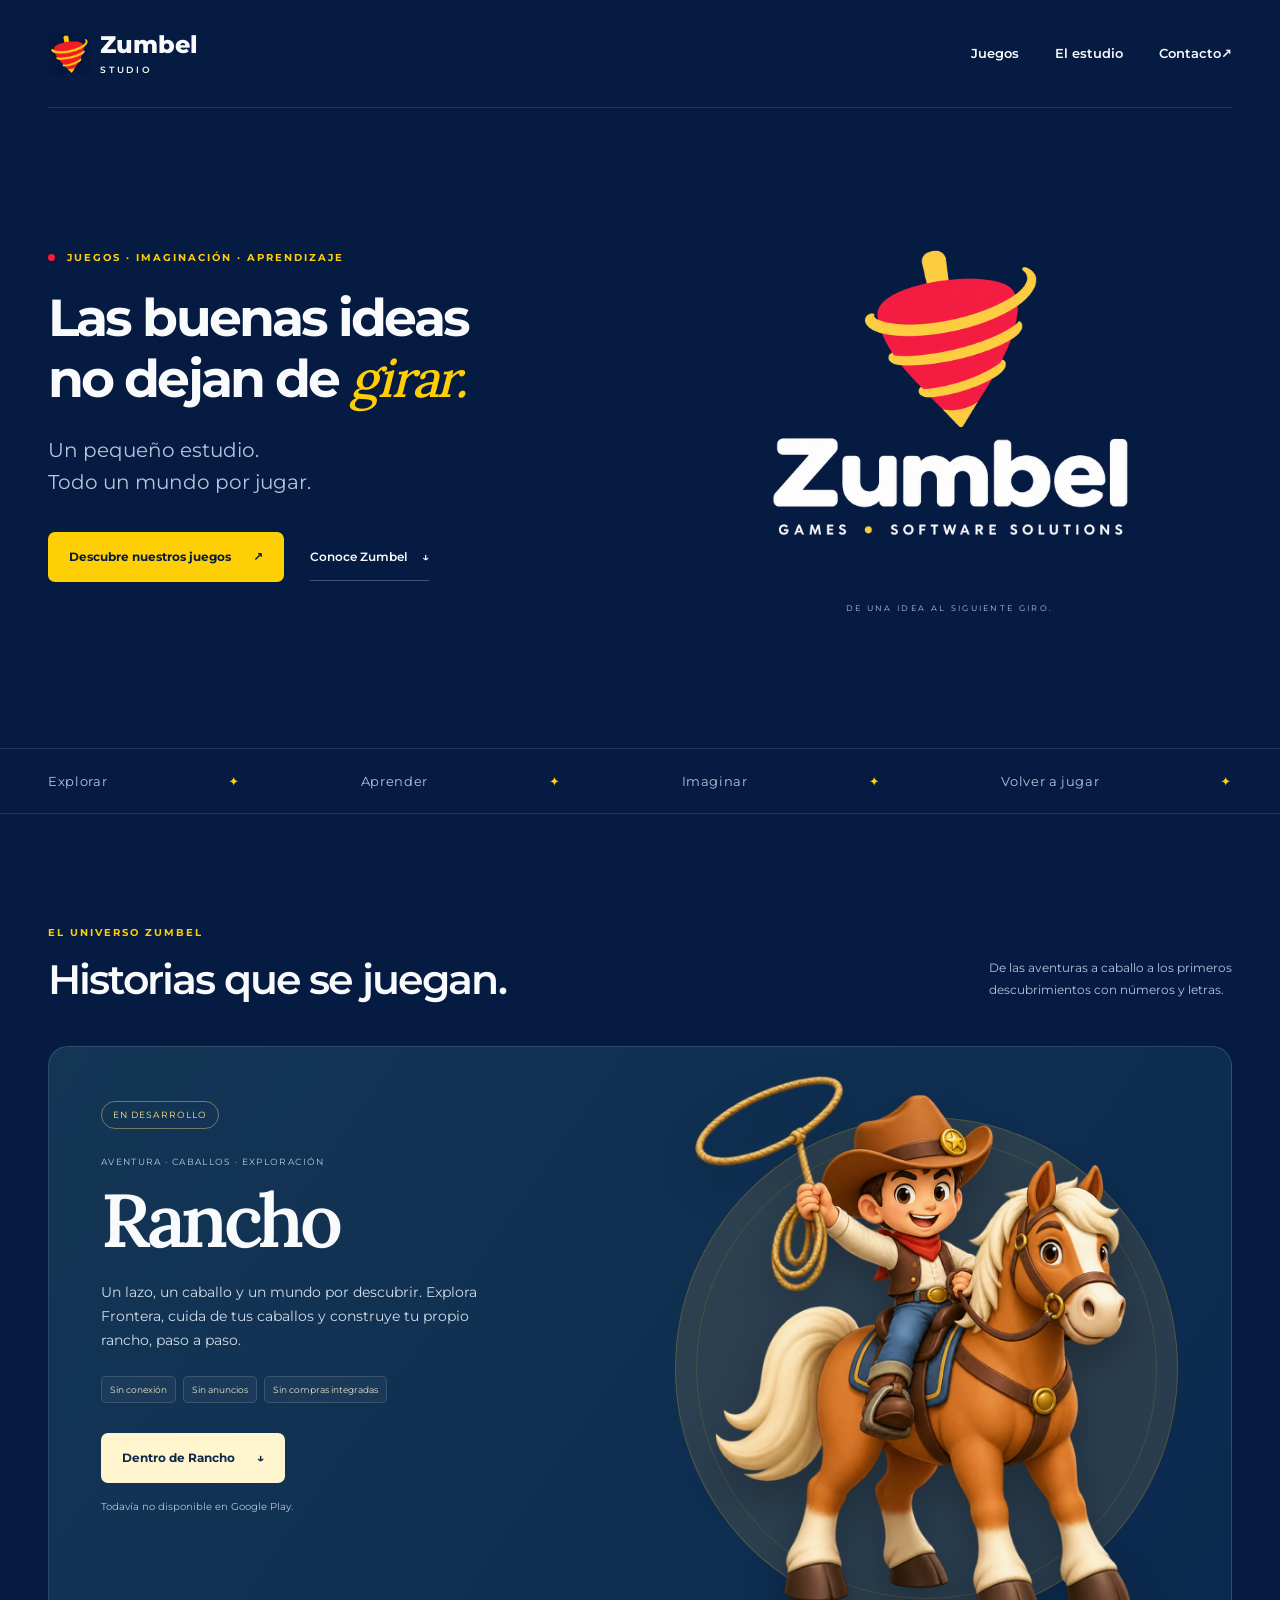
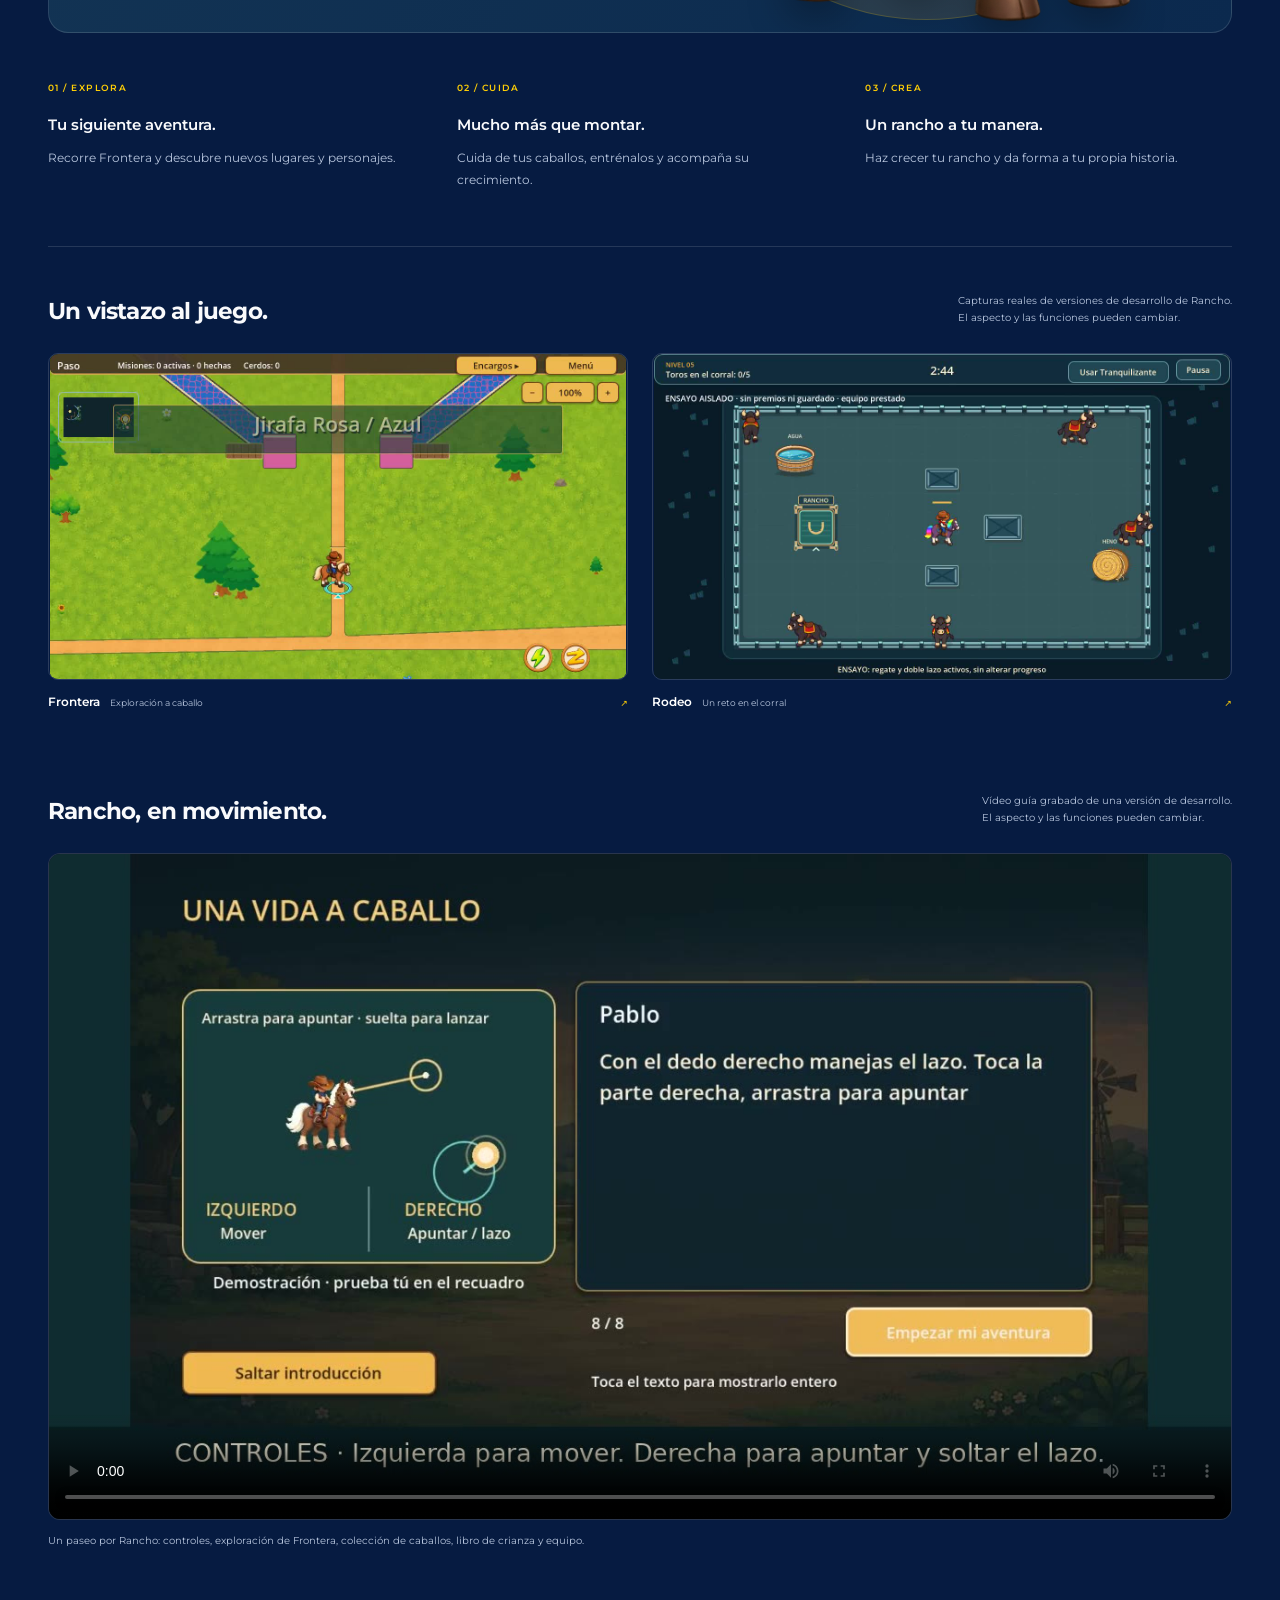
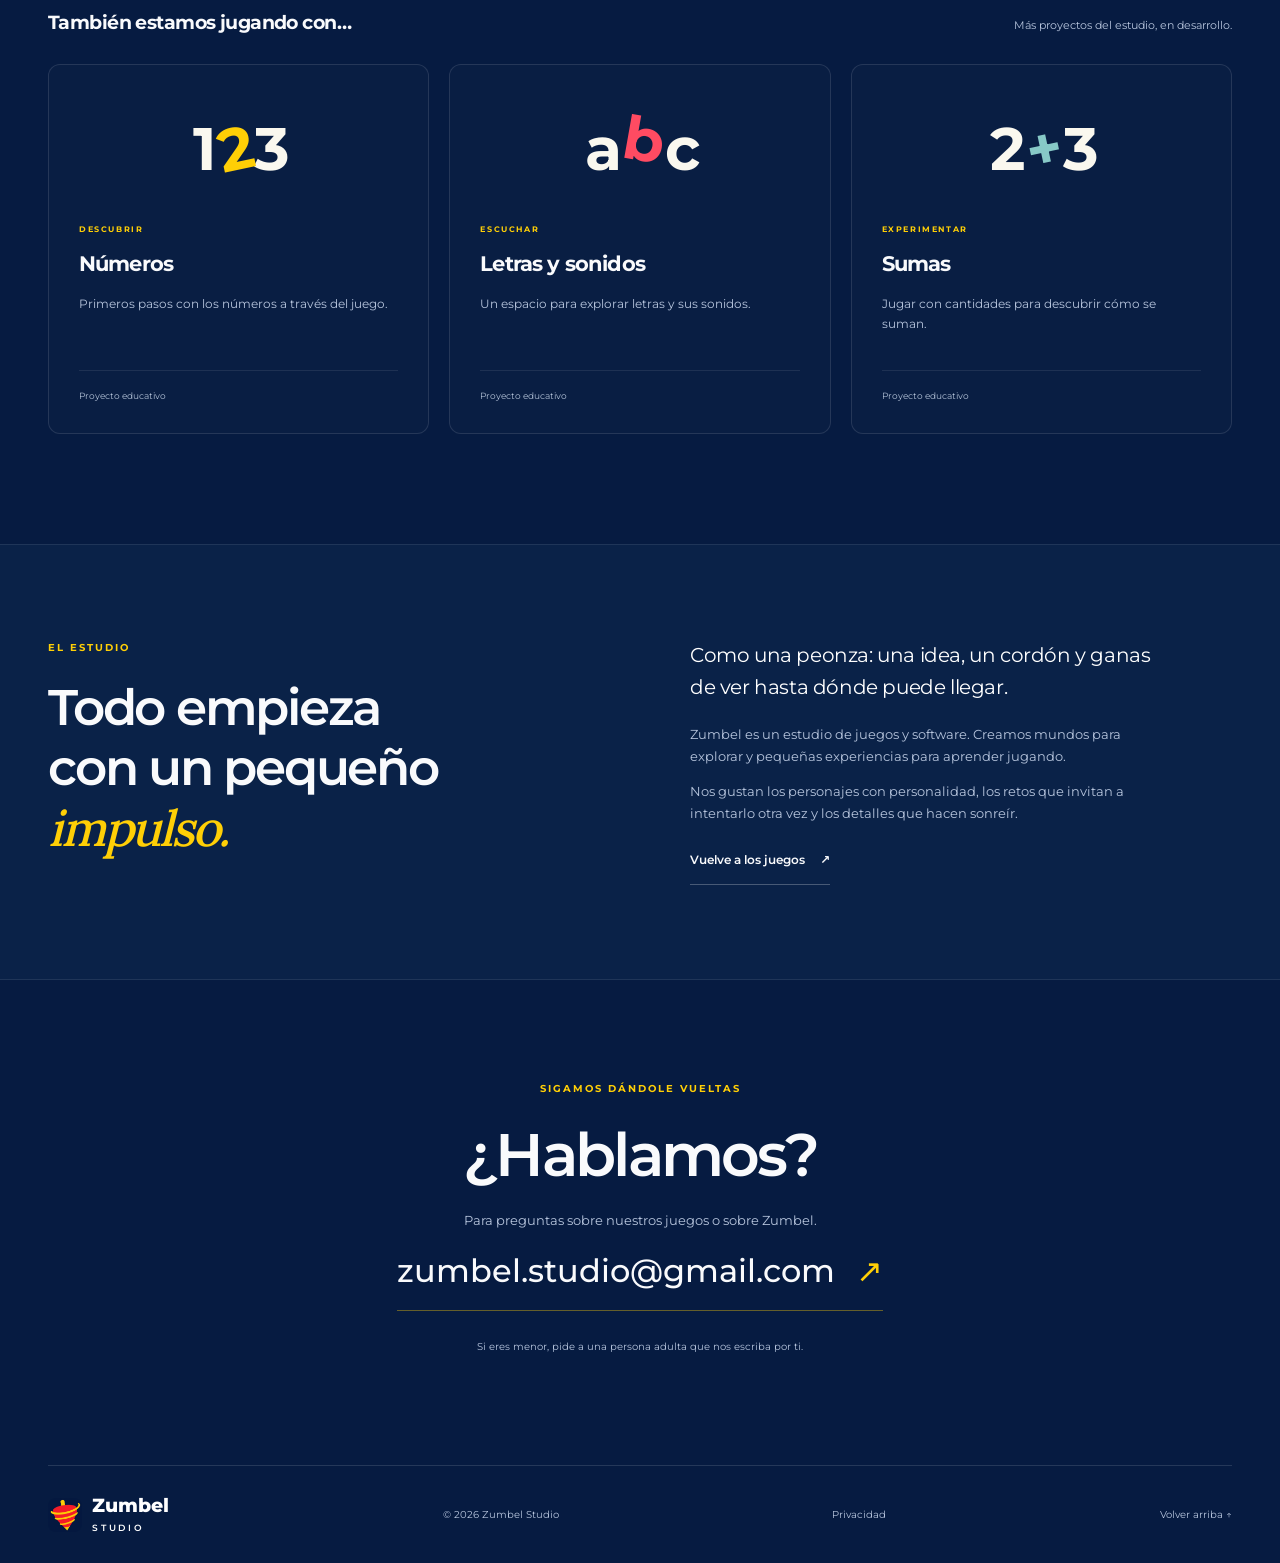
==== commit ebe56bd2: "Fix cropped spinning-top logo in header" ====
--- a/index.html
+++ b/index.html
@@ -1,6 +1,6 @@
 <!doctype html>
-<html lang="es"><head><meta charset="utf-8"><meta name="viewport" content="width=device-width,initial-scale=1"><meta name="theme-color" content="#061b41"><meta name="description" content="Zumbel Studio. Juegos con imaginación: descubre Rancho y nuestros proyectos de aprendizaje y entretenimiento."><meta property="og:title" content="Zumbel Studio · Ideas que giran"><meta property="og:description" content="Un pequeño estudio. Todo un mundo por jugar."><meta property="og:type" content="website"><meta property="og:image" content="assets/zumbel.png"><title>Zumbel Studio · Ideas que giran</title><link rel="icon" href="assets/favicon.png"><link rel="stylesheet" href="styles.css"></head>
-<body><a class="skip" href="#contenido">Saltar al contenido</a><header class="header wrap"><a class="brand" href="#inicio" aria-label="Zumbel Studio, inicio"><img src="assets/favicon.png" width="42" height="42" alt=""><span>Zumbel<span class="studio">STUDIO</span></span></a><nav aria-label="Navegación principal"><a href="#juegos">Juegos</a><a href="#estudio">El estudio</a><a href="#contacto">Contacto <span aria-hidden="true">↗</span></a></nav></header>
+<html lang="es"><head><meta charset="utf-8"><meta name="viewport" content="width=device-width,initial-scale=1"><meta name="theme-color" content="#061b41"><meta name="description" content="Zumbel Studio. Juegos con imaginación: descubre Rancho y nuestros proyectos de aprendizaje y entretenimiento."><meta property="og:title" content="Zumbel Studio · Ideas que giran"><meta property="og:description" content="Un pequeño estudio. Todo un mundo por jugar."><meta property="og:type" content="website"><meta property="og:image" content="assets/zumbel.png"><title>Zumbel Studio · Ideas que giran</title><link rel="icon" href="assets/favicon.png?v=2"><link rel="stylesheet" href="styles.css"></head>
+<body><a class="skip" href="#contenido">Saltar al contenido</a><header class="header wrap"><a class="brand" href="#inicio" aria-label="Zumbel Studio, inicio"><img src="assets/favicon.png?v=2" width="42" height="42" alt=""><span>Zumbel<span class="studio">STUDIO</span></span></a><nav aria-label="Navegación principal"><a href="#juegos">Juegos</a><a href="#estudio">El estudio</a><a href="#contacto">Contacto <span aria-hidden="true">↗</span></a></nav></header>
 <main id="contenido"><section class="hero wrap" id="inicio"><div class="hero-copy"><p class="eyebrow"><span class="dot"></span> JUEGOS · IMAGINACIÓN · APRENDIZAJE</p><h1>Las buenas ideas<br>no dejan de <em>girar.</em></h1><p class="lead">Un pequeño estudio.<br>Todo un mundo por jugar.</p><div class="actions"><a class="button primary" href="#juegos">Descubre nuestros juegos <span aria-hidden="true">↗</span></a><a class="text-link" href="#estudio">Conoce Zumbel <span aria-hidden="true">↓</span></a></div></div><div class="hero-art"><img src="assets/zumbel.png" width="1313" height="875" alt="Zumbel: una peonza roja rodeada por un cordón amarillo, sobre fondo azul marino"><span class="orbit-caption">DE UNA IDEA AL SIGUIENTE GIRO.</span></div></section>
 <div class="ribbon" aria-hidden="true"><div class="wrap">Explorar <span>✦</span> Aprender <span>✦</span> Imaginar <span>✦</span> Volver a jugar <span>✦</span></div></div>
 <section id="juegos" class="section wrap"><div class="section-heading"><div><p class="eyebrow">EL UNIVERSO ZUMBEL</p><h2>Historias que se juegan.</h2></div><p>De las aventuras a caballo a los primeros<br class="desktop"> descubrimientos con números y letras.</p></div>
@@ -9,4 +9,4 @@
 <section class="gallery" aria-labelledby="galeria-titulo"><div class="gallery-heading"><h3 id="galeria-titulo">Un vistazo al juego.</h3><p>Capturas reales de versiones de desarrollo de Rancho.<br>El aspecto y las funciones pueden cambiar.</p></div><div class="gallery-grid"><figure><a href="assets/frontera.jpg" target="_blank" rel="noopener" aria-label="Ampliar captura de Frontera"><img src="assets/frontera.jpg" width="1280" height="720" alt="El jinete recorre un camino de hierba entre árboles y puertas de colores en Frontera"></a><figcaption><span>Frontera</span>Exploración a caballo <span aria-hidden="true">↗</span></figcaption></figure><figure><a href="assets/rodeo.jpg" target="_blank" rel="noopener" aria-label="Ampliar captura de Rodeo"><img src="assets/rodeo.jpg" width="1280" height="720" alt="Partida de ensayo de Rodeo: un jinete y varios toros dentro de un corral"></a><figcaption><span>Rodeo</span>Un reto en el corral <span aria-hidden="true">↗</span></figcaption></figure></div></section><section class="video-section" aria-labelledby="video-titulo"><div class="gallery-heading"><h3 id="video-titulo">Rancho, en movimiento.</h3><p>Vídeo guía grabado de una versión de desarrollo.<br class="desktop"> El aspecto y las funciones pueden cambiar.</p></div><div class="video-frame"><video controls preload="metadata" poster="assets/rancho-guia-poster.jpg" width="1280" height="720"><source src="assets/rancho-guia.mp4" type="video/mp4">Tu navegador no puede reproducir este vídeo. <a href="assets/rancho-guia.mp4">Descarga el vídeo guía</a>.</video></div><p class="video-caption">Un paseo por Rancho: controles, exploración de Frontera, colección de caballos, libro de crianza y equipo.</p></section><div class="collection-heading"><h3>También estamos jugando con…</h3><p>Más proyectos del estudio, en desarrollo.</p></div><div class="project-grid"><article class="project"><div class="project-mark numbers" aria-hidden="true">1<span>2</span>3</div><p class="eyebrow">DESCUBRIR</p><h3>Números</h3><p>Primeros pasos con los números a través del juego.</p><span class="project-status">Proyecto educativo</span></article><article class="project"><div class="project-mark letters" aria-hidden="true">a<span>b</span>c</div><p class="eyebrow">ESCUCHAR</p><h3>Letras y sonidos</h3><p>Un espacio para explorar letras y sus sonidos.</p><span class="project-status">Proyecto educativo</span></article><article class="project"><div class="project-mark sums" aria-hidden="true">2<span>+</span>3</div><p class="eyebrow">EXPERIMENTAR</p><h3>Sumas</h3><p>Jugar con cantidades para descubrir cómo se suman.</p><span class="project-status">Proyecto educativo</span></article></div></section>
 <section class="studio-section" id="estudio"><div class="wrap studio-grid"><div><p class="eyebrow">EL ESTUDIO</p><h2>Todo empieza<br>con un pequeño<br><em>impulso.</em></h2></div><div class="studio-story"><p class="intro">Como una peonza: una idea, un cordón y ganas de ver hasta dónde puede llegar.</p><p>Zumbel es un estudio de juegos y software. Creamos mundos para explorar y pequeñas experiencias para aprender jugando.</p><p>Nos gustan los personajes con personalidad, los retos que invitan a intentarlo otra vez y los detalles que hacen sonreír.</p><a class="text-link" href="#juegos">Vuelve a los juegos <span aria-hidden="true">↗</span></a></div></div></section>
 <section class="contact wrap" id="contacto"><p class="eyebrow">SIGAMOS DÁNDOLE VUELTAS</p><h2>¿Hablamos?</h2><p>Para preguntas sobre nuestros juegos o sobre Zumbel.</p><a class="mail" href="mailto:zumbel.studio@gmail.com">zumbel.studio@gmail.com <span aria-hidden="true">↗</span></a><p class="contact-note">Si eres menor, pide a una persona adulta que nos escriba por ti.</p></section></main>
-<footer class="footer wrap"><a class="brand" href="#inicio"><img src="assets/favicon.png" width="34" height="34" alt=""><span>Zumbel<span class="studio">STUDIO</span></span></a><p>© 2026 Zumbel Studio</p><a href="privacidad.html">Privacidad</a><a href="#inicio">Volver arriba ↑</a></footer></body></html>+<footer class="footer wrap"><a class="brand" href="#inicio"><img src="assets/favicon.png?v=2" width="34" height="34" alt=""><span>Zumbel<span class="studio">STUDIO</span></span></a><p>© 2026 Zumbel Studio</p><a href="privacidad.html">Privacidad</a><a href="#inicio">Volver arriba ↑</a></footer></body></html>
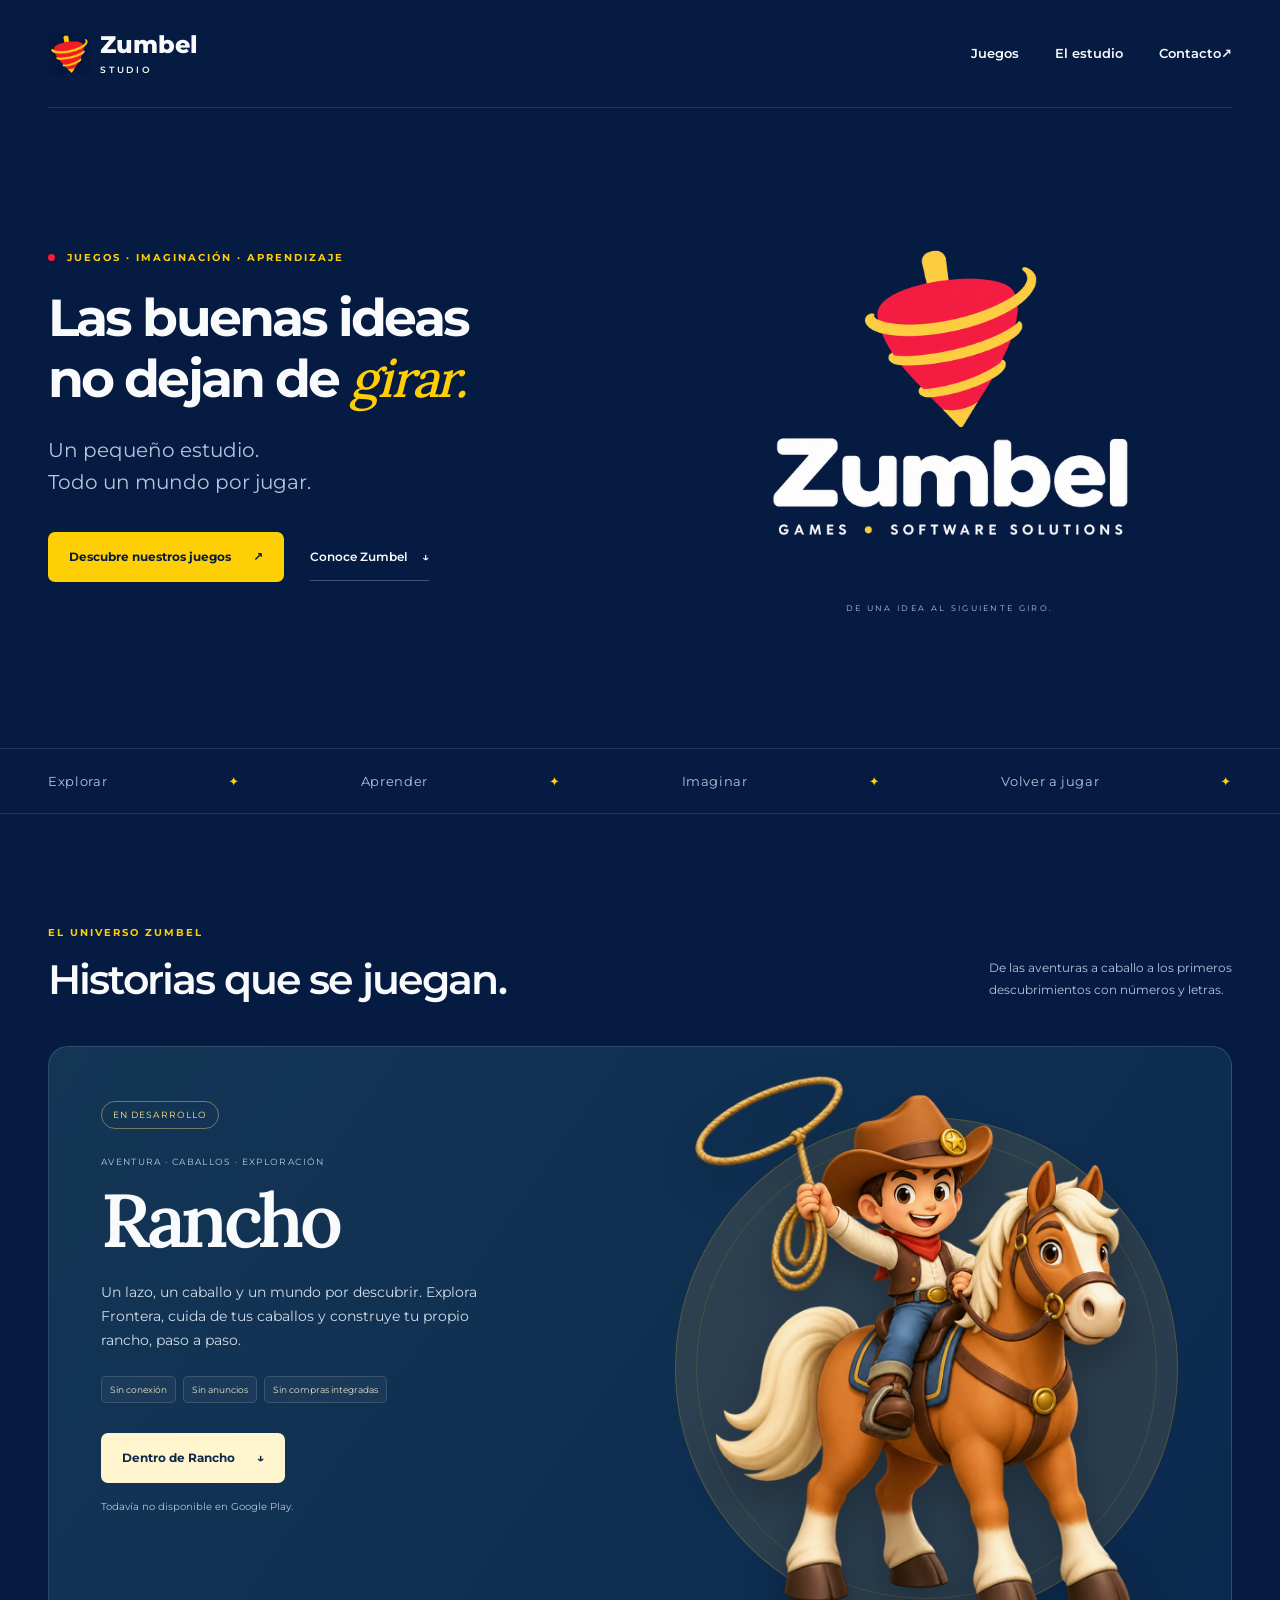
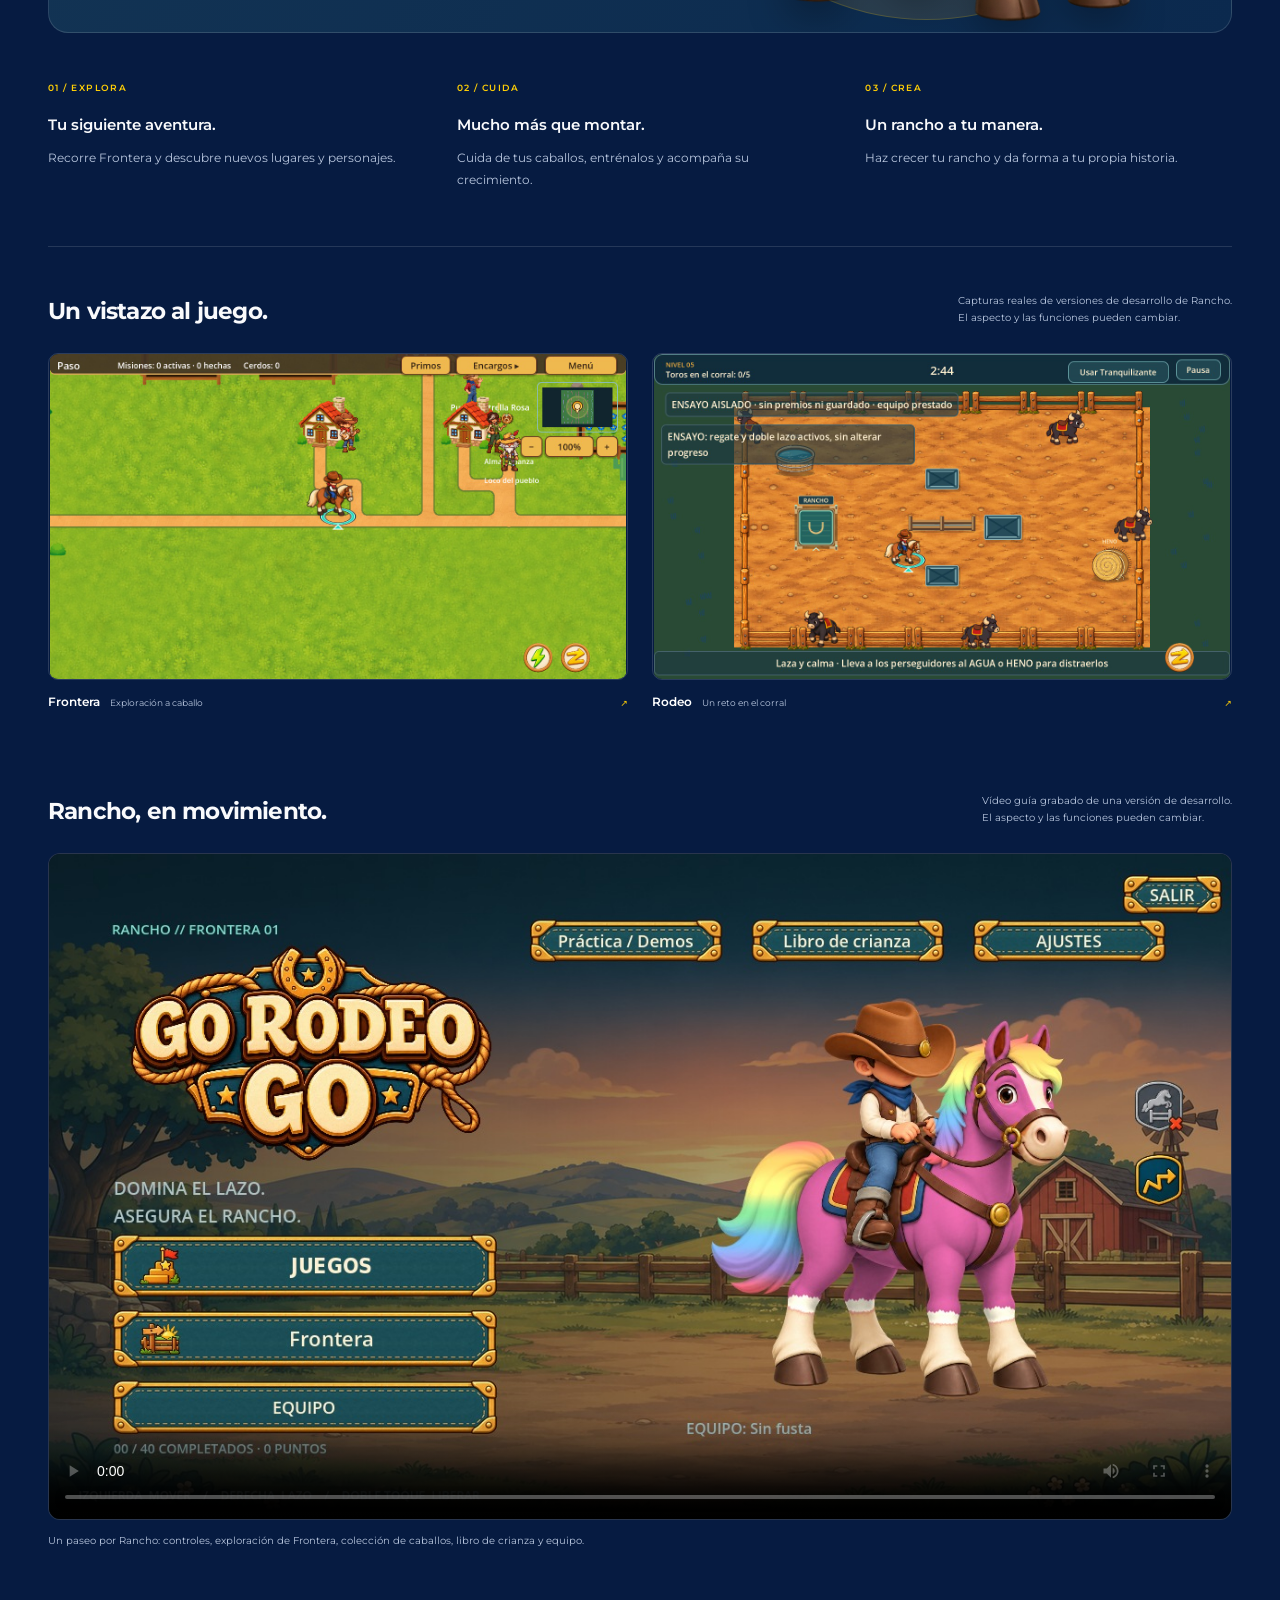
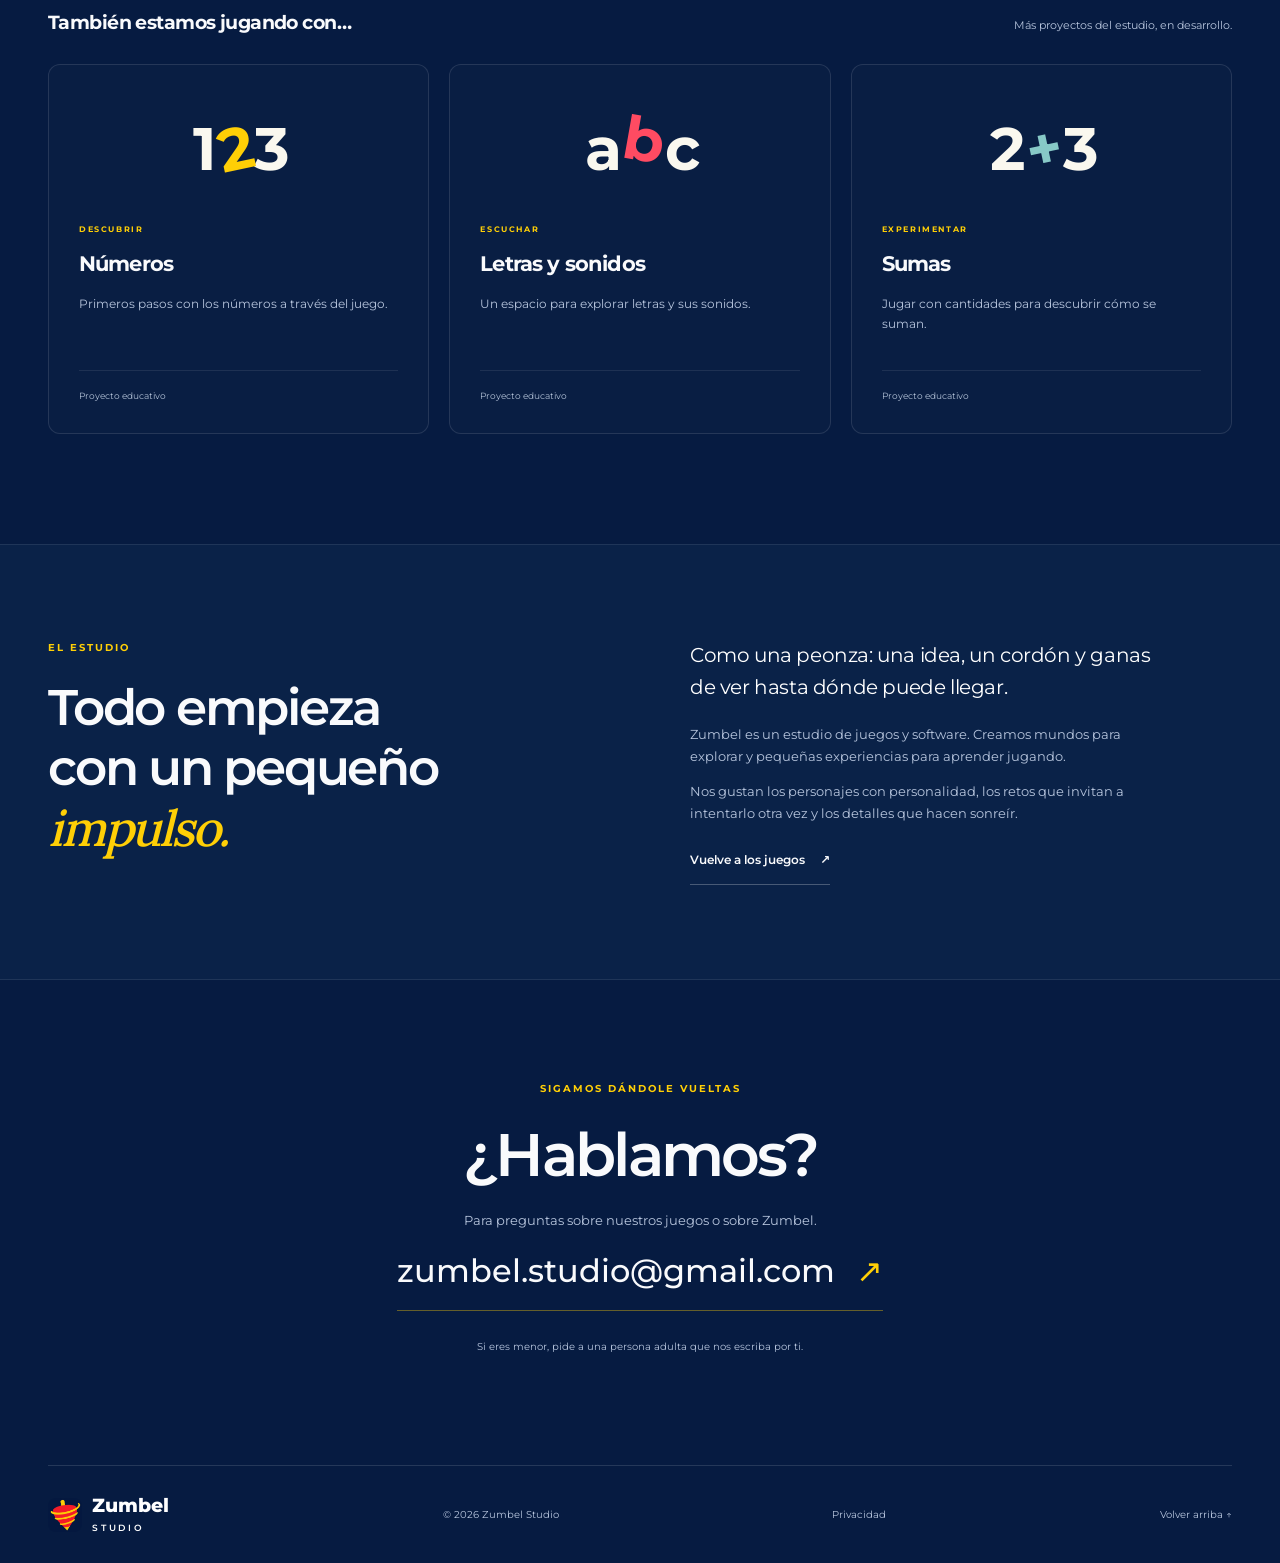
==== commit a1ae8305: "Refresh Rancho screenshots and guide without rider status bar" ====
--- a/index.html
+++ b/index.html
@@ -1,12 +1,12 @@
 <!doctype html>
-<html lang="es"><head><meta charset="utf-8"><meta name="viewport" content="width=device-width,initial-scale=1"><meta name="theme-color" content="#061b41"><meta name="description" content="Zumbel Studio. Juegos con imaginación: descubre Rancho y nuestros proyectos de aprendizaje y entretenimiento."><meta property="og:title" content="Zumbel Studio · Ideas que giran"><meta property="og:description" content="Un pequeño estudio. Todo un mundo por jugar."><meta property="og:type" content="website"><meta property="og:image" content="assets/zumbel.png"><title>Zumbel Studio · Ideas que giran</title><link rel="icon" href="assets/favicon.png?v=2"><link rel="stylesheet" href="styles.css"></head>
+<html lang="es"><head><meta charset="utf-8"><meta name="viewport" content="width=device-width,initial-scale=1"><meta name="theme-color" content="#061b41"><meta name="description" content="Zumbel Studio. Juegos con imaginación: descubre Rancho y nuestros proyectos de aprendizaje y entretenimiento."><meta property="og:title" content="Zumbel Studio · Ideas que giran"><meta property="og:description" content="Un pequeño estudio. Todo un mundo por jugar."><meta property="og:type" content="website"><meta property="og:image" content="assets/zumbel.png"><title>Zumbel Studio · Ideas que giran</title><link rel="icon" href="assets/favicon.png?v=2"><link rel="stylesheet" href="styles.css?v=20261120-video-fit"></head>
 <body><a class="skip" href="#contenido">Saltar al contenido</a><header class="header wrap"><a class="brand" href="#inicio" aria-label="Zumbel Studio, inicio"><img src="assets/favicon.png?v=2" width="42" height="42" alt=""><span>Zumbel<span class="studio">STUDIO</span></span></a><nav aria-label="Navegación principal"><a href="#juegos">Juegos</a><a href="#estudio">El estudio</a><a href="#contacto">Contacto <span aria-hidden="true">↗</span></a></nav></header>
 <main id="contenido"><section class="hero wrap" id="inicio"><div class="hero-copy"><p class="eyebrow"><span class="dot"></span> JUEGOS · IMAGINACIÓN · APRENDIZAJE</p><h1>Las buenas ideas<br>no dejan de <em>girar.</em></h1><p class="lead">Un pequeño estudio.<br>Todo un mundo por jugar.</p><div class="actions"><a class="button primary" href="#juegos">Descubre nuestros juegos <span aria-hidden="true">↗</span></a><a class="text-link" href="#estudio">Conoce Zumbel <span aria-hidden="true">↓</span></a></div></div><div class="hero-art"><img src="assets/zumbel.png" width="1313" height="875" alt="Zumbel: una peonza roja rodeada por un cordón amarillo, sobre fondo azul marino"><span class="orbit-caption">DE UNA IDEA AL SIGUIENTE GIRO.</span></div></section>
 <div class="ribbon" aria-hidden="true"><div class="wrap">Explorar <span>✦</span> Aprender <span>✦</span> Imaginar <span>✦</span> Volver a jugar <span>✦</span></div></div>
 <section id="juegos" class="section wrap"><div class="section-heading"><div><p class="eyebrow">EL UNIVERSO ZUMBEL</p><h2>Historias que se juegan.</h2></div><p>De las aventuras a caballo a los primeros<br class="desktop"> descubrimientos con números y letras.</p></div>
 <article class="featured" id="rancho"><div class="featured-copy"><span class="pill">EN DESARROLLO</span><p class="small-label">AVENTURA · CABALLOS · EXPLORACIÓN</p><h3>Rancho</h3><p>Un lazo, un caballo y un mundo por descubrir. Explora Frontera, cuida de tus caballos y construye tu propio rancho, paso a paso.</p><div class="tags"><span>Sin conexión</span><span>Sin anuncios</span><span>Sin compras integradas</span></div><a class="button light" href="#mundo-rancho">Dentro de Rancho <span aria-hidden="true">↓</span></a><p class="release-note">Todavía no disponible en Google Play.</p></div><div class="ranch-art"><span class="sun" aria-hidden="true"></span><img src="assets/rancho.png" width="1072" height="1072" alt="Vaquero sonriente montado en un caballo castaño y levantando un lazo"></div></article>
 <div class="rancho-details" id="mundo-rancho"><div><span class="number">01 / EXPLORA</span><h4>Tu siguiente aventura.</h4><p>Recorre Frontera y descubre nuevos lugares y personajes.</p></div><div><span class="number">02 / CUIDA</span><h4>Mucho más que montar.</h4><p>Cuida de tus caballos, entrénalos y acompaña su crecimiento.</p></div><div><span class="number">03 / CREA</span><h4>Un rancho a tu manera.</h4><p>Haz crecer tu rancho y da forma a tu propia historia.</p></div></div>
-<section class="gallery" aria-labelledby="galeria-titulo"><div class="gallery-heading"><h3 id="galeria-titulo">Un vistazo al juego.</h3><p>Capturas reales de versiones de desarrollo de Rancho.<br>El aspecto y las funciones pueden cambiar.</p></div><div class="gallery-grid"><figure><a href="assets/frontera.jpg" target="_blank" rel="noopener" aria-label="Ampliar captura de Frontera"><img src="assets/frontera.jpg" width="1280" height="720" alt="El jinete recorre un camino de hierba entre árboles y puertas de colores en Frontera"></a><figcaption><span>Frontera</span>Exploración a caballo <span aria-hidden="true">↗</span></figcaption></figure><figure><a href="assets/rodeo.jpg" target="_blank" rel="noopener" aria-label="Ampliar captura de Rodeo"><img src="assets/rodeo.jpg" width="1280" height="720" alt="Partida de ensayo de Rodeo: un jinete y varios toros dentro de un corral"></a><figcaption><span>Rodeo</span>Un reto en el corral <span aria-hidden="true">↗</span></figcaption></figure></div></section><section class="video-section" aria-labelledby="video-titulo"><div class="gallery-heading"><h3 id="video-titulo">Rancho, en movimiento.</h3><p>Vídeo guía grabado de una versión de desarrollo.<br class="desktop"> El aspecto y las funciones pueden cambiar.</p></div><div class="video-frame"><video controls preload="metadata" poster="assets/rancho-guia-poster.jpg" width="1280" height="720"><source src="assets/rancho-guia.mp4" type="video/mp4">Tu navegador no puede reproducir este vídeo. <a href="assets/rancho-guia.mp4">Descarga el vídeo guía</a>.</video></div><p class="video-caption">Un paseo por Rancho: controles, exploración de Frontera, colección de caballos, libro de crianza y equipo.</p></section><div class="collection-heading"><h3>También estamos jugando con…</h3><p>Más proyectos del estudio, en desarrollo.</p></div><div class="project-grid"><article class="project"><div class="project-mark numbers" aria-hidden="true">1<span>2</span>3</div><p class="eyebrow">DESCUBRIR</p><h3>Números</h3><p>Primeros pasos con los números a través del juego.</p><span class="project-status">Proyecto educativo</span></article><article class="project"><div class="project-mark letters" aria-hidden="true">a<span>b</span>c</div><p class="eyebrow">ESCUCHAR</p><h3>Letras y sonidos</h3><p>Un espacio para explorar letras y sus sonidos.</p><span class="project-status">Proyecto educativo</span></article><article class="project"><div class="project-mark sums" aria-hidden="true">2<span>+</span>3</div><p class="eyebrow">EXPERIMENTAR</p><h3>Sumas</h3><p>Jugar con cantidades para descubrir cómo se suman.</p><span class="project-status">Proyecto educativo</span></article></div></section>
+<section class="gallery" aria-labelledby="galeria-titulo"><div class="gallery-heading"><h3 id="galeria-titulo">Un vistazo al juego.</h3><p>Capturas reales de versiones de desarrollo de Rancho.<br>El aspecto y las funciones pueden cambiar.</p></div><div class="gallery-grid"><figure><a href="assets/frontera.jpg?v=20261120-sin-barra" target="_blank" rel="noopener" aria-label="Ampliar captura de Frontera"><img src="assets/frontera.jpg?v=20261120-sin-barra" width="1280" height="720" alt="El jinete recorre los caminos de un pueblo en Frontera"></a><figcaption><span>Frontera</span>Exploración a caballo <span aria-hidden="true">↗</span></figcaption></figure><figure><a href="assets/rodeo.jpg?v=20261120-sin-barra" target="_blank" rel="noopener" aria-label="Ampliar captura de Rodeo"><img src="assets/rodeo.jpg?v=20261120-sin-barra" width="1280" height="720" alt="Partida de ensayo de Rodeo: un jinete y varios toros dentro de un corral"></a><figcaption><span>Rodeo</span>Un reto en el corral <span aria-hidden="true">↗</span></figcaption></figure></div></section><section class="video-section" aria-labelledby="video-titulo"><div class="gallery-heading"><h3 id="video-titulo">Rancho, en movimiento.</h3><p>Vídeo guía grabado de una versión de desarrollo.<br class="desktop"> El aspecto y las funciones pueden cambiar.</p></div><div class="video-frame"><video style="display:block;width:100%;max-width:100%;height:auto" controls preload="metadata" poster="assets/rancho-guia-poster.jpg?v=20261120-sin-barra" width="1280" height="720"><source src="assets/rancho-guia.mp4?v=20261120-sin-barra" type="video/mp4">Tu navegador no puede reproducir este vídeo. <a href="assets/rancho-guia.mp4?v=20261120-sin-barra">Descarga el vídeo guía</a>.</video></div><p class="video-caption">Un paseo por Rancho: controles, exploración de Frontera, colección de caballos, libro de crianza y equipo.</p></section><div class="collection-heading"><h3>También estamos jugando con…</h3><p>Más proyectos del estudio, en desarrollo.</p></div><div class="project-grid"><article class="project"><div class="project-mark numbers" aria-hidden="true">1<span>2</span>3</div><p class="eyebrow">DESCUBRIR</p><h3>Números</h3><p>Primeros pasos con los números a través del juego.</p><span class="project-status">Proyecto educativo</span></article><article class="project"><div class="project-mark letters" aria-hidden="true">a<span>b</span>c</div><p class="eyebrow">ESCUCHAR</p><h3>Letras y sonidos</h3><p>Un espacio para explorar letras y sus sonidos.</p><span class="project-status">Proyecto educativo</span></article><article class="project"><div class="project-mark sums" aria-hidden="true">2<span>+</span>3</div><p class="eyebrow">EXPERIMENTAR</p><h3>Sumas</h3><p>Jugar con cantidades para descubrir cómo se suman.</p><span class="project-status">Proyecto educativo</span></article></div></section>
 <section class="studio-section" id="estudio"><div class="wrap studio-grid"><div><p class="eyebrow">EL ESTUDIO</p><h2>Todo empieza<br>con un pequeño<br><em>impulso.</em></h2></div><div class="studio-story"><p class="intro">Como una peonza: una idea, un cordón y ganas de ver hasta dónde puede llegar.</p><p>Zumbel es un estudio de juegos y software. Creamos mundos para explorar y pequeñas experiencias para aprender jugando.</p><p>Nos gustan los personajes con personalidad, los retos que invitan a intentarlo otra vez y los detalles que hacen sonreír.</p><a class="text-link" href="#juegos">Vuelve a los juegos <span aria-hidden="true">↗</span></a></div></div></section>
 <section class="contact wrap" id="contacto"><p class="eyebrow">SIGAMOS DÁNDOLE VUELTAS</p><h2>¿Hablamos?</h2><p>Para preguntas sobre nuestros juegos o sobre Zumbel.</p><a class="mail" href="mailto:zumbel.studio@gmail.com">zumbel.studio@gmail.com <span aria-hidden="true">↗</span></a><p class="contact-note">Si eres menor, pide a una persona adulta que nos escriba por ti.</p></section></main>
 <footer class="footer wrap"><a class="brand" href="#inicio"><img src="assets/favicon.png?v=2" width="34" height="34" alt=""><span>Zumbel<span class="studio">STUDIO</span></span></a><p>© 2026 Zumbel Studio</p><a href="privacidad.html">Privacidad</a><a href="#inicio">Volver arriba ↑</a></footer></body></html>
--- a/styles.css
+++ b/styles.css
@@ -1,2 +1,2 @@
 @font-face{font-family:Montserrat;src:url(assets/montserrat-latin-wght-normal.woff2) format("woff2");font-weight:100 900;font-display:swap}@font-face{font-family:Lora;src:url(assets/lora-latin-wght-normal.woff2) format("woff2");font-weight:400 700;font-display:swap}:root{--navy:#061b41;--navy2:#0b244b;--white:#f9fafc;--muted:#b7c5dd;--gold:#ffcf06;--red:#ff1933}*{box-sizing:border-box}html{scroll-behavior:smooth;scroll-padding-top:30px}body{margin:0;background:var(--navy);color:var(--white);font-family:Montserrat,system-ui,sans-serif;line-height:1.7}a{color:inherit;text-decoration:none}a:focus-visible{outline:3px solid var(--gold);outline-offset:6px}a:hover{color:var(--gold)}img{max-width:100%;height:auto;display:block}.wrap{width:min(1200px,calc(100% - 96px));margin-inline:auto}.header{min-height:108px;display:flex;align-items:center;justify-content:space-between;border-bottom:1px solid #ffffff1c}.brand{display:flex;align-items:center;gap:10px;font-size:24px;font-weight:800;line-height:1.1}.brand img{border-radius:8px}.studio{font-size:9px;letter-spacing:.31em;display:block;margin-top:6px;font-weight:600}.header nav{display:flex;gap:36px;font-size:13px;font-weight:600}.hero{min-height:640px;display:grid;grid-template-columns:1.05fr 1fr;align-items:center;gap:26px;padding-block:55px 80px}.eyebrow{font-size:10px;letter-spacing:.2em;font-weight:700;color:var(--gold);margin:0 0 22px}.dot{display:inline-block;width:7px;height:7px;background:var(--red);border-radius:50%;margin-right:7px}h1,h2,h3,h4,p{margin-top:0}h1{font-size:clamp(38px,4.1vw,60px);line-height:1.14;letter-spacing:-.055em;margin-bottom:26px;font-weight:700}h1 em,h2 em{font-family:Lora,Georgia,serif;color:var(--gold);font-weight:500}h1 em{display:inline-block}h2{font-size:clamp(30px,3.2vw,44px);line-height:1.2;letter-spacing:-.045em;font-weight:600}.lead{font-size:20px;color:var(--muted);line-height:1.6}.actions{display:flex;align-items:center;gap:26px;margin-top:34px;flex-wrap:wrap}.button{display:inline-flex;justify-content:space-between;gap:22px;align-items:center;min-height:50px;padding:13px 21px;border-radius:7px;font-size:12px;font-weight:700;transition:transform .2s,background .2s}.button:hover{transform:translateY(-2px)}.primary{background:var(--gold);color:var(--navy)}.primary:hover{background:#ffe377;color:var(--navy)}.text-link{font-size:12px;font-weight:600;display:inline-block;padding-block:13px;border-bottom:1px solid #ffffff40}.text-link span{margin-left:12px}.hero-art{text-align:center;position:relative}.hero-art img{width:100%;mix-blend-mode:lighten}.orbit-caption{font-size:8px;letter-spacing:.29em;color:#b8c6dc;display:block;margin-top:10px}.ribbon{border-block:1px solid #ffffff1c;color:var(--muted);font-size:13px;letter-spacing:.05em}.ribbon .wrap{display:flex;justify-content:space-between;align-items:center;gap:12px;padding-block:21px}.ribbon span{color:var(--gold)}.section{padding-block:110px}.section-heading{display:flex;justify-content:space-between;align-items:end;gap:36px;margin-bottom:42px}.section-heading h2{margin:0}.section-heading>p{font-size:12px;line-height:1.8;color:var(--muted);margin:0 0 4px}.section-heading .eyebrow{margin-bottom:14px}.featured{position:relative;display:grid;grid-template-columns:1fr 1fr;background:linear-gradient(125deg,#143655,#0b294e);border:1px solid #ffffff21;border-radius:20px;overflow:hidden;isolation:isolate}.featured-copy{padding:52px 0 45px 52px;z-index:1}.pill{display:inline-block;font-size:9px;letter-spacing:.12em;border:1px solid #e9cb7875;color:#ffe28a;padding:5px 11px;border-radius:40px}.small-label{font-size:9px;letter-spacing:.15em;color:#b7cfe0;margin:25px 0 10px}.featured h3{font-family:Lora,Georgia,serif;font-size:75px;font-weight:600;line-height:1.1;margin:0 0 20px;letter-spacing:-.06em}.featured-copy>p:not(.small-label):not(.release-note){font-size:14px;color:#d1dce8;max-width:390px}.tags{display:flex;gap:7px;flex-wrap:wrap;margin:23px 0 30px}.tags span{font-size:9px;color:#e6e3c6;background:#ffffff0b;border:1px solid #ffffff22;border-radius:5px;padding:5px 8px}.light{background:#fff5ce;color:#10294a}.light:hover{background:var(--gold);color:var(--navy)}.release-note{font-size:10px;color:#b7c5d9;margin:15px 0 0}.ranch-art{position:relative;align-self:end;padding:18px 24px 0 0}.ranch-art img{position:relative;z-index:1;filter:drop-shadow(0 16px 18px #0004)}.sun{position:absolute;width:85%;aspect-ratio:1;background:#e8b44b22;border:1px solid #ffcf0630;border-radius:50%;top:12%;left:6%}.sun:after{content:"";position:absolute;inset:20px;border:1px solid #ffcf0620;border-radius:50%}.rancho-details{display:grid;grid-template-columns:repeat(3,1fr);gap:42px;padding:39px 0 55px;border-bottom:1px solid #ffffff20;scroll-margin-top:30px}.number{font-size:9px;color:var(--gold);letter-spacing:.16em;font-weight:600}.rancho-details h4{font-size:15px;font-weight:600;margin:13px 0 9px}.rancho-details p{font-size:12px;line-height:1.85;color:var(--muted);margin:0}.collection-heading{margin:58px 0 25px;display:flex;align-items:baseline;justify-content:space-between;gap:24px}.collection-heading h3{font-size:19px;letter-spacing:-.03em;margin:0}.collection-heading p{font-size:11px;color:var(--muted);margin:0}.project-grid{display:grid;grid-template-columns:repeat(3,1fr);gap:20px}.project{padding:30px;background:#ffffff04;border:1px solid #ffffff1c;border-radius:12px}.project-mark{height:108px;font-size:60px;font-weight:700;letter-spacing:-.1em;display:flex;align-items:center;justify-content:center;gap:7px;margin-bottom:20px;color:#faf8ef}.project-mark span{color:var(--gold);transform:rotate(-12deg);display:inline-block}.letters span{color:#ff4b62;transform:translateY(-10px) rotate(10deg)}.sums span{color:#87c9c7}.project .eyebrow{font-size:8px;margin-bottom:9px}.project h3{font-size:21px;margin-bottom:12px;letter-spacing:-.04em}.project p:not(.eyebrow){font-size:12px;color:var(--muted);min-height:64px}.project-status{border-top:1px solid #ffffff16;padding-top:17px;display:block;font-size:9px;color:#b0bfd5}.studio-section{background:#0a2248;border-block:1px solid #ffffff16;padding-block:94px}.studio-grid{display:grid;grid-template-columns:1fr 1fr;gap:100px}.studio-grid h2{font-size:50px;margin-bottom:0}.studio-story .intro{font-size:20px;line-height:1.6;color:#fff;letter-spacing:-.02em}.studio-story p{font-size:13px;color:var(--muted);max-width:470px}.contact{padding-block:100px;text-align:center}.contact h2{font-size:60px;margin-bottom:18px}.contact>p:not(.eyebrow){font-size:13px;color:var(--muted)}.mail{font-size:clamp(16px,2.7vw,32px);font-weight:500;border-bottom:1px solid #ffcf0660;padding-bottom:12px;display:inline-block;overflow-wrap:anywhere;max-width:100%}.mail span{color:var(--gold);margin-left:12px}.contact .contact-note{font-size:10px!important;margin-top:27px}.footer{border-top:1px solid #ffffff20;padding-block:30px;display:flex;align-items:center;justify-content:space-between;gap:24px;font-size:10px;color:var(--muted)}.footer .brand{font-size:19px;color:#fff}.footer p{margin:0}.skip{position:absolute;left:20px;top:-100px;padding:10px;background:var(--gold);color:var(--navy);z-index:10}.skip:focus{top:10px}.legal{max-width:760px;padding-block:70px}.legal h1{font-size:40px}.legal h2{font-size:24px;margin-top:40px}.legal p,.legal li{font-size:14px;color:var(--muted)}.legal ul{padding-left:22px}.legal a{color:var(--gold)}@media(min-width:1500px){.hero{min-height:700px}}@media(max-width:900px){.wrap{width:calc(100% - 48px)}.hero{grid-template-columns:1fr 1fr;min-height:570px;gap:12px}h1{font-size:38px}.actions{gap:12px}.section{padding-block:70px}.featured-copy{padding:32px 0 32px 30px}.featured h3{font-size:60px}.featured-copy>p:not(.small-label):not(.release-note){font-size:12px}.ranch-art{padding:0;align-self:center}.studio-grid{gap:45px}.project{padding:22px}.section-heading>p br{display:none}.section-heading>p{max-width:250px}.studio-grid h2{font-size:42px}.collection-heading{align-items:start;flex-direction:column;gap:8px}}@media(max-width:620px){.wrap{width:calc(100% - 40px)}.header{min-height:86px}.header nav{gap:17px;font-size:10px}.brand{font-size:19px;gap:6px}.brand img{width:34px}.studio{font-size:7px}.hero{display:flex;flex-direction:column;align-items:stretch;padding-block:45px 35px;gap:14px}.hero-copy{text-align:center}.eyebrow{font-size:8px;letter-spacing:.15em}h1{font-size:39px;line-height:1.17}.lead{font-size:17px}.actions{justify-content:center;gap:15px}.button{font-size:11px}.hero-art{max-width:390px;margin:auto}.hero-art img{width:100%}.orbit-caption{font-size:7px;margin-top:0}.ribbon{font-size:10px}.ribbon .wrap{gap:6px;padding-block:18px}.ribbon span:last-child{display:none}.section{padding-block:60px}.section-heading{display:block;margin-bottom:28px}.section-heading h2{font-size:30px}.section-heading>p{margin-top:20px;max-width:100%}.featured{display:flex;flex-direction:column}.featured-copy{padding:32px 26px 0}.featured h3{font-size:65px}.featured-copy>p:not(.small-label):not(.release-note){font-size:13px}.ranch-art{width:100%;max-width:370px;align-self:center;margin-top:10px;padding:0 14px}.rancho-details{grid-template-columns:1fr;gap:28px;padding-block:30px 40px}.rancho-details p{max-width:310px}.collection-heading{margin-top:42px}.collection-heading h3{font-size:19px}.project-grid{grid-template-columns:1fr;gap:14px}.project{position:relative;min-height:230px;padding:26px 22px}.project-mark{float:right;font-size:48px;width:35%;height:88px;margin:0 0 0 10px}.project h3{font-size:21px}.project p:not(.eyebrow){max-width:210px;min-height:48px}.project-status{clear:both}.studio-section{padding-block:60px}.studio-grid{grid-template-columns:1fr;gap:30px}.studio-grid h2{font-size:42px}.studio-story .intro{font-size:19px}.contact{padding-block:65px}.contact h2{font-size:48px}.contact>p:not(.eyebrow){font-size:12px}.mail{font-size:18px}.mail span{margin-left:3px}.footer{display:grid;grid-template-columns:1fr auto;gap:26px 15px;font-size:9px}.footer p{justify-self:end}.footer>a:last-child{justify-self:end}.legal{padding-block:45px}.legal h1{font-size:31px}}@media(prefers-reduced-motion:reduce){html{scroll-behavior:auto}*{transition:none!important}}.gallery{padding-top:45px}.gallery-heading{display:flex;justify-content:space-between;gap:24px;margin-bottom:22px;align-items:start}.gallery-heading h3{font-size:23px;letter-spacing:-.035em;margin:0}.gallery-heading p{font-size:10px;color:var(--muted);margin:0}.gallery-grid{display:grid;grid-template-columns:1fr 1fr;gap:24px}.gallery figure{margin:0}.gallery img{width:100%;aspect-ratio:16/9;object-fit:contain;border-radius:10px;border:1px solid #ffffff26;transition:filter .2s}.gallery a:hover img{filter:brightness(1.13)}.gallery figcaption{display:flex;gap:10px;align-items:baseline;font-size:9px;color:var(--muted);margin-top:12px}.gallery figcaption>span:first-child{font-size:12px;color:#fff;font-weight:600}.gallery figcaption>span:last-child{margin-left:auto;color:var(--gold)}@media(max-width:620px){.gallery-heading{display:block}.gallery-heading p{margin-top:12px}.gallery-grid{grid-template-columns:1fr;gap:26px}}.header nav a{display:flex;align-items:center;min-height:44px}.header .brand{flex-shrink:0}.header nav{align-items:center}@media(max-width:380px){.header{flex-direction:column;align-items:flex-start;padding-block:16px;gap:10px}.header nav{width:100%;justify-content:space-between;font-size:11px;gap:20px}.hero{padding-top:34px}.ribbon{font-size:9px}.ribbon .wrap{gap:5px}}
-.video-section{padding-top:80px}.video-frame{border-radius:12px;overflow:hidden;border:1px solid #ffffff26;background:#04122e}.video-frame video{width:100%;height:auto;display:block}.video-caption{font-size:10px;color:var(--muted);margin:12px 0 0}+.video-section{padding-top:80px}.video-frame{border-radius:12px;overflow:hidden;border:1px solid #ffffff26;background:#04122e}.video-frame video{width:100%;max-width:100%;height:auto;display:block}.video-caption{font-size:10px;color:var(--muted);margin:12px 0 0}
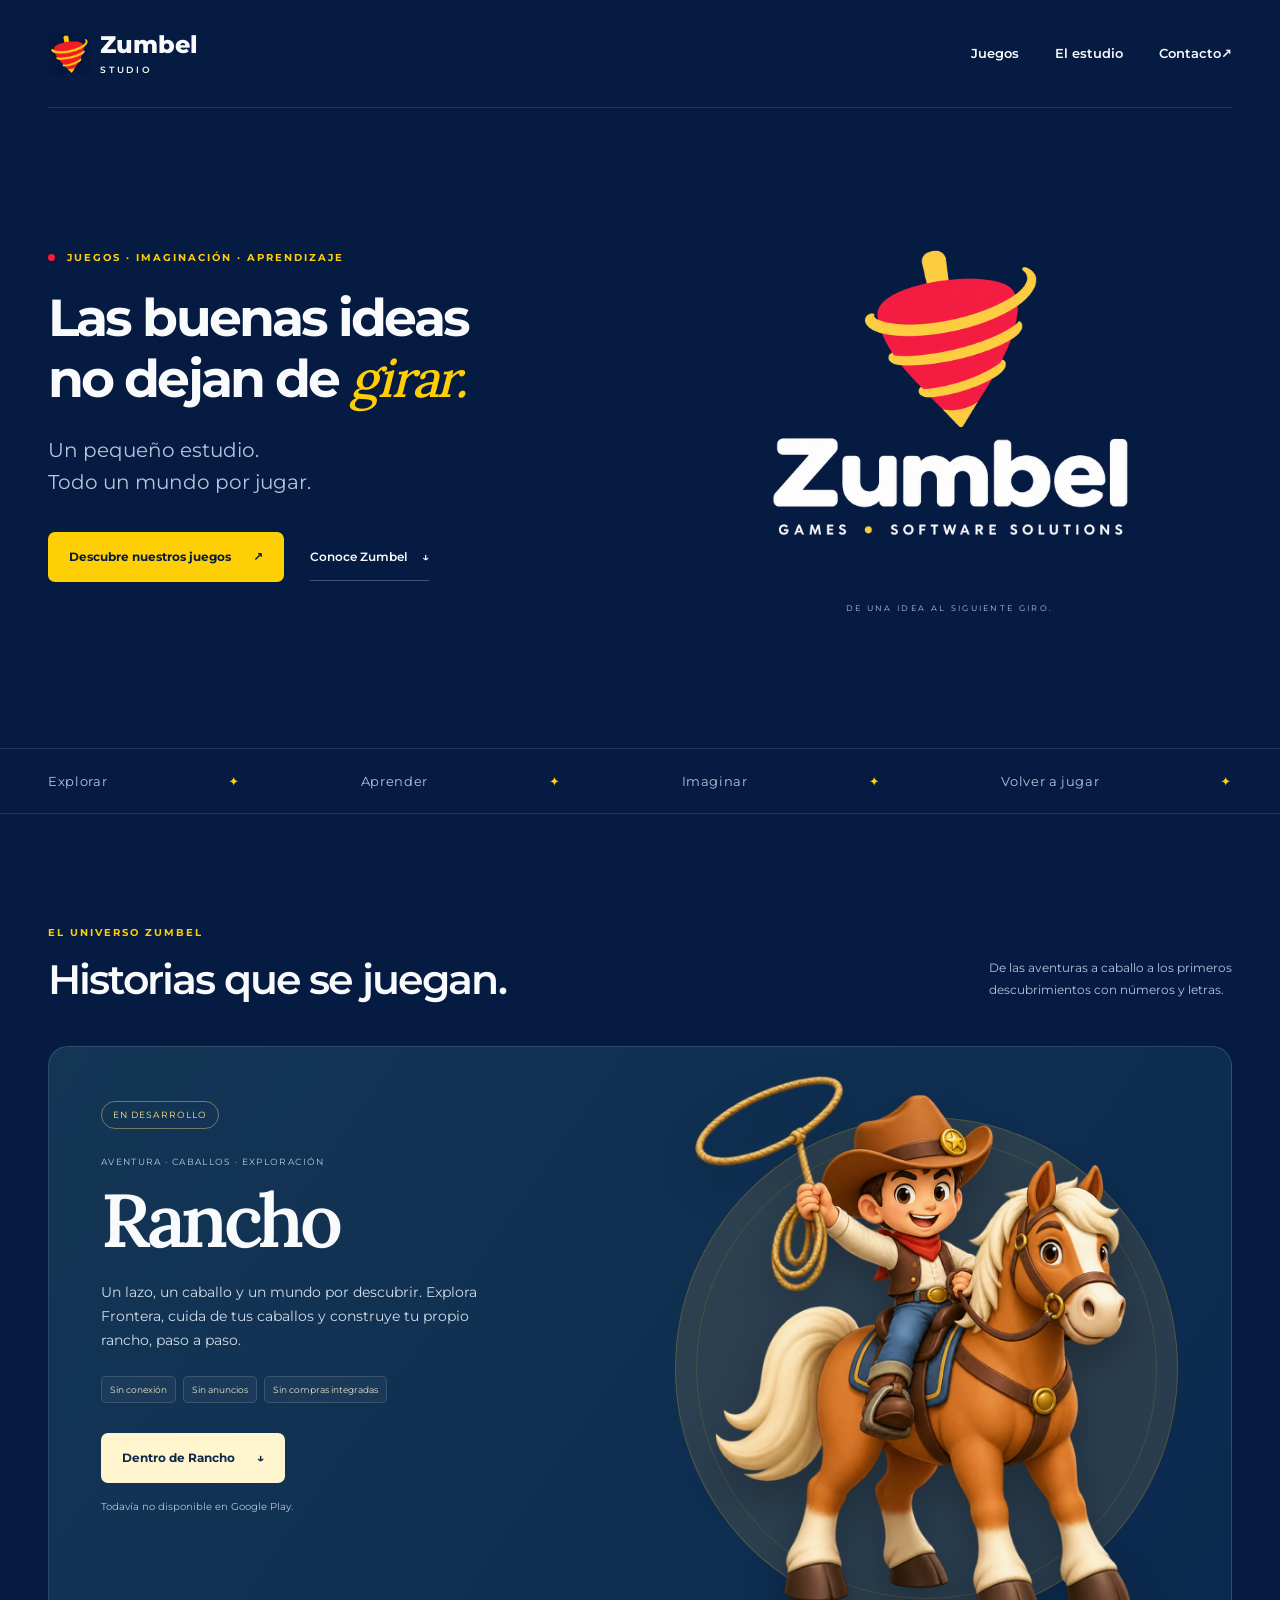
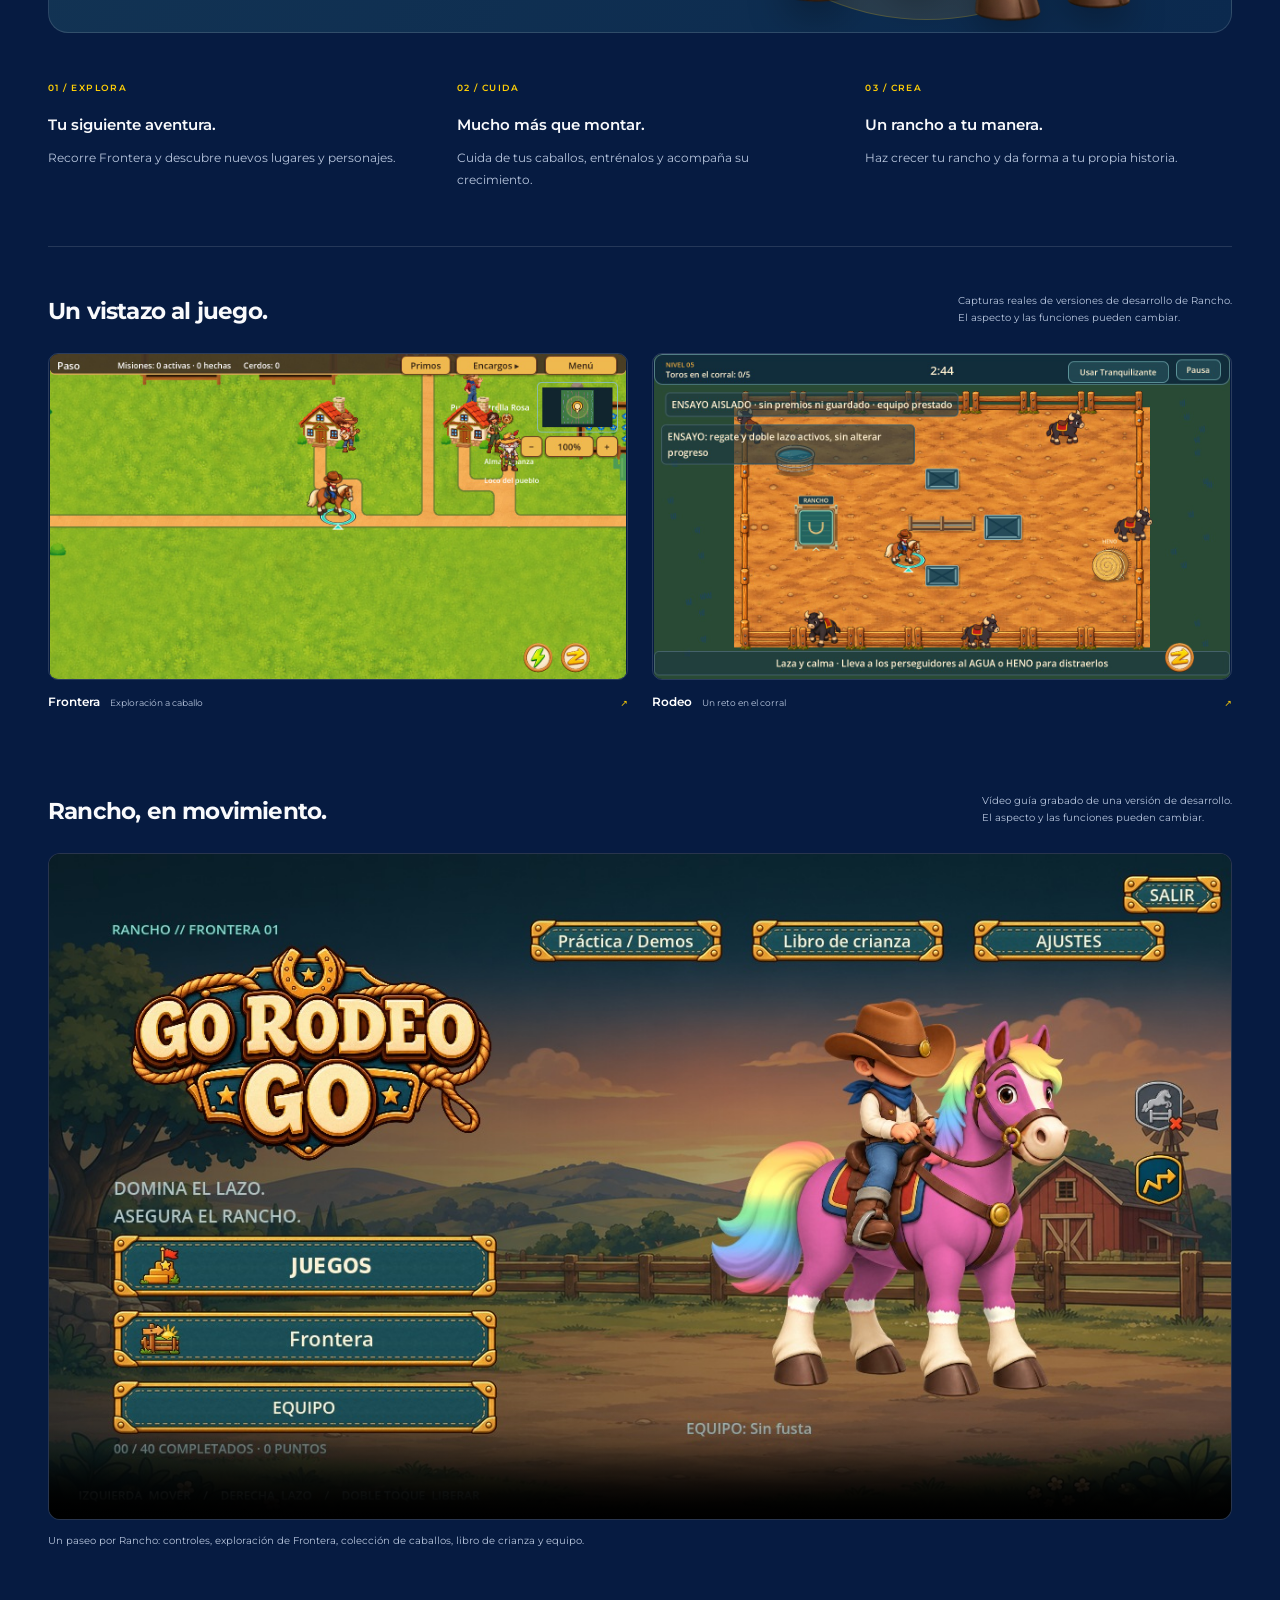
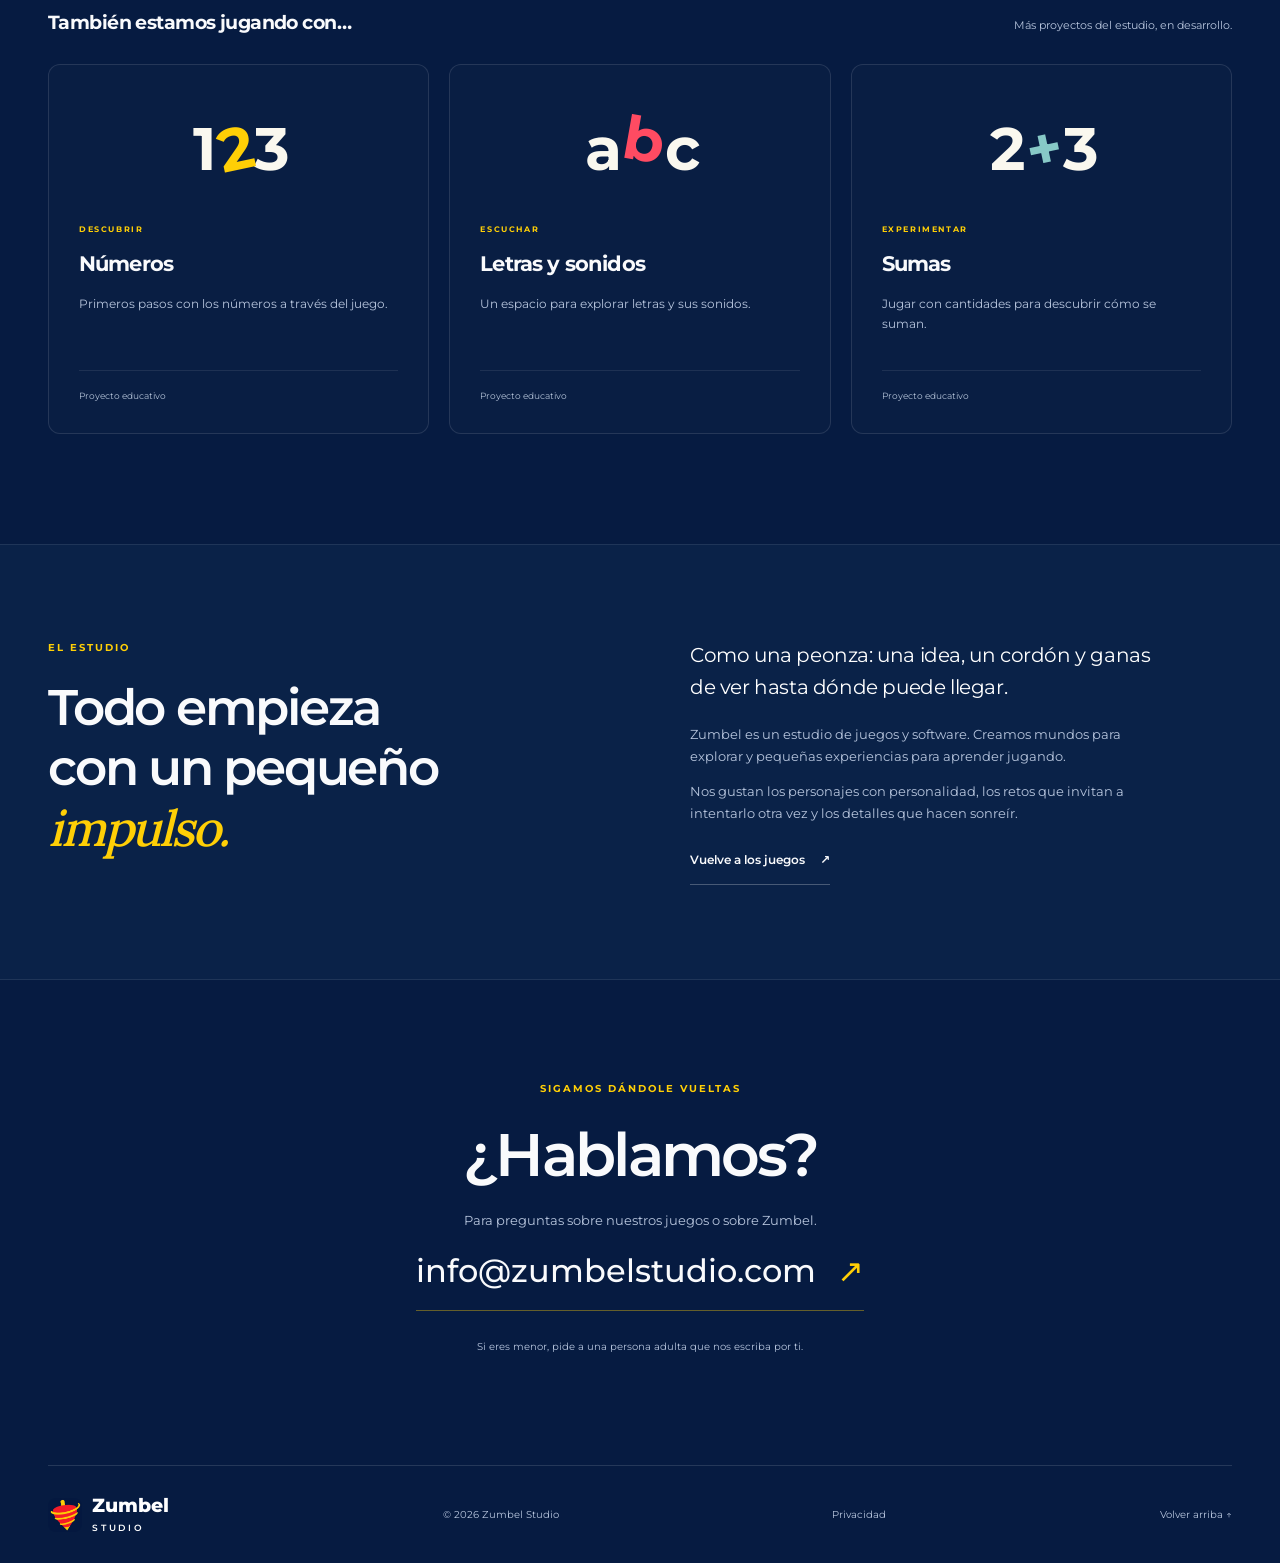
==== commit 44a9de6f: "Use verified domain contact address" ====
--- a/index.html
+++ b/index.html
@@ -8,5 +8,5 @@
 <div class="rancho-details" id="mundo-rancho"><div><span class="number">01 / EXPLORA</span><h4>Tu siguiente aventura.</h4><p>Recorre Frontera y descubre nuevos lugares y personajes.</p></div><div><span class="number">02 / CUIDA</span><h4>Mucho más que montar.</h4><p>Cuida de tus caballos, entrénalos y acompaña su crecimiento.</p></div><div><span class="number">03 / CREA</span><h4>Un rancho a tu manera.</h4><p>Haz crecer tu rancho y da forma a tu propia historia.</p></div></div>
 <section class="gallery" aria-labelledby="galeria-titulo"><div class="gallery-heading"><h3 id="galeria-titulo">Un vistazo al juego.</h3><p>Capturas reales de versiones de desarrollo de Rancho.<br>El aspecto y las funciones pueden cambiar.</p></div><div class="gallery-grid"><figure><a href="assets/frontera.jpg?v=20261120-sin-barra" target="_blank" rel="noopener" aria-label="Ampliar captura de Frontera"><img src="assets/frontera.jpg?v=20261120-sin-barra" width="1280" height="720" alt="El jinete recorre los caminos de un pueblo en Frontera"></a><figcaption><span>Frontera</span>Exploración a caballo <span aria-hidden="true">↗</span></figcaption></figure><figure><a href="assets/rodeo.jpg?v=20261120-sin-barra" target="_blank" rel="noopener" aria-label="Ampliar captura de Rodeo"><img src="assets/rodeo.jpg?v=20261120-sin-barra" width="1280" height="720" alt="Partida de ensayo de Rodeo: un jinete y varios toros dentro de un corral"></a><figcaption><span>Rodeo</span>Un reto en el corral <span aria-hidden="true">↗</span></figcaption></figure></div></section><section class="video-section" aria-labelledby="video-titulo"><div class="gallery-heading"><h3 id="video-titulo">Rancho, en movimiento.</h3><p>Vídeo guía grabado de una versión de desarrollo.<br class="desktop"> El aspecto y las funciones pueden cambiar.</p></div><div class="video-frame"><video style="display:block;width:100%;max-width:100%;height:auto" controls preload="metadata" poster="assets/rancho-guia-poster.jpg?v=20261120-sin-barra" width="1280" height="720"><source src="assets/rancho-guia.mp4?v=20261120-sin-barra" type="video/mp4">Tu navegador no puede reproducir este vídeo. <a href="assets/rancho-guia.mp4?v=20261120-sin-barra">Descarga el vídeo guía</a>.</video></div><p class="video-caption">Un paseo por Rancho: controles, exploración de Frontera, colección de caballos, libro de crianza y equipo.</p></section><div class="collection-heading"><h3>También estamos jugando con…</h3><p>Más proyectos del estudio, en desarrollo.</p></div><div class="project-grid"><article class="project"><div class="project-mark numbers" aria-hidden="true">1<span>2</span>3</div><p class="eyebrow">DESCUBRIR</p><h3>Números</h3><p>Primeros pasos con los números a través del juego.</p><span class="project-status">Proyecto educativo</span></article><article class="project"><div class="project-mark letters" aria-hidden="true">a<span>b</span>c</div><p class="eyebrow">ESCUCHAR</p><h3>Letras y sonidos</h3><p>Un espacio para explorar letras y sus sonidos.</p><span class="project-status">Proyecto educativo</span></article><article class="project"><div class="project-mark sums" aria-hidden="true">2<span>+</span>3</div><p class="eyebrow">EXPERIMENTAR</p><h3>Sumas</h3><p>Jugar con cantidades para descubrir cómo se suman.</p><span class="project-status">Proyecto educativo</span></article></div></section>
 <section class="studio-section" id="estudio"><div class="wrap studio-grid"><div><p class="eyebrow">EL ESTUDIO</p><h2>Todo empieza<br>con un pequeño<br><em>impulso.</em></h2></div><div class="studio-story"><p class="intro">Como una peonza: una idea, un cordón y ganas de ver hasta dónde puede llegar.</p><p>Zumbel es un estudio de juegos y software. Creamos mundos para explorar y pequeñas experiencias para aprender jugando.</p><p>Nos gustan los personajes con personalidad, los retos que invitan a intentarlo otra vez y los detalles que hacen sonreír.</p><a class="text-link" href="#juegos">Vuelve a los juegos <span aria-hidden="true">↗</span></a></div></div></section>
-<section class="contact wrap" id="contacto"><p class="eyebrow">SIGAMOS DÁNDOLE VUELTAS</p><h2>¿Hablamos?</h2><p>Para preguntas sobre nuestros juegos o sobre Zumbel.</p><a class="mail" href="mailto:zumbel.studio@gmail.com">zumbel.studio@gmail.com <span aria-hidden="true">↗</span></a><p class="contact-note">Si eres menor, pide a una persona adulta que nos escriba por ti.</p></section></main>
+<section class="contact wrap" id="contacto"><p class="eyebrow">SIGAMOS DÁNDOLE VUELTAS</p><h2>¿Hablamos?</h2><p>Para preguntas sobre nuestros juegos o sobre Zumbel.</p><a class="mail" href="mailto:info@zumbelstudio.com">info@zumbelstudio.com <span aria-hidden="true">↗</span></a><p class="contact-note">Si eres menor, pide a una persona adulta que nos escriba por ti.</p></section></main>
 <footer class="footer wrap"><a class="brand" href="#inicio"><img src="assets/favicon.png?v=2" width="34" height="34" alt=""><span>Zumbel<span class="studio">STUDIO</span></span></a><p>© 2026 Zumbel Studio</p><a href="privacidad.html">Privacidad</a><a href="#inicio">Volver arriba ↑</a></footer></body></html>
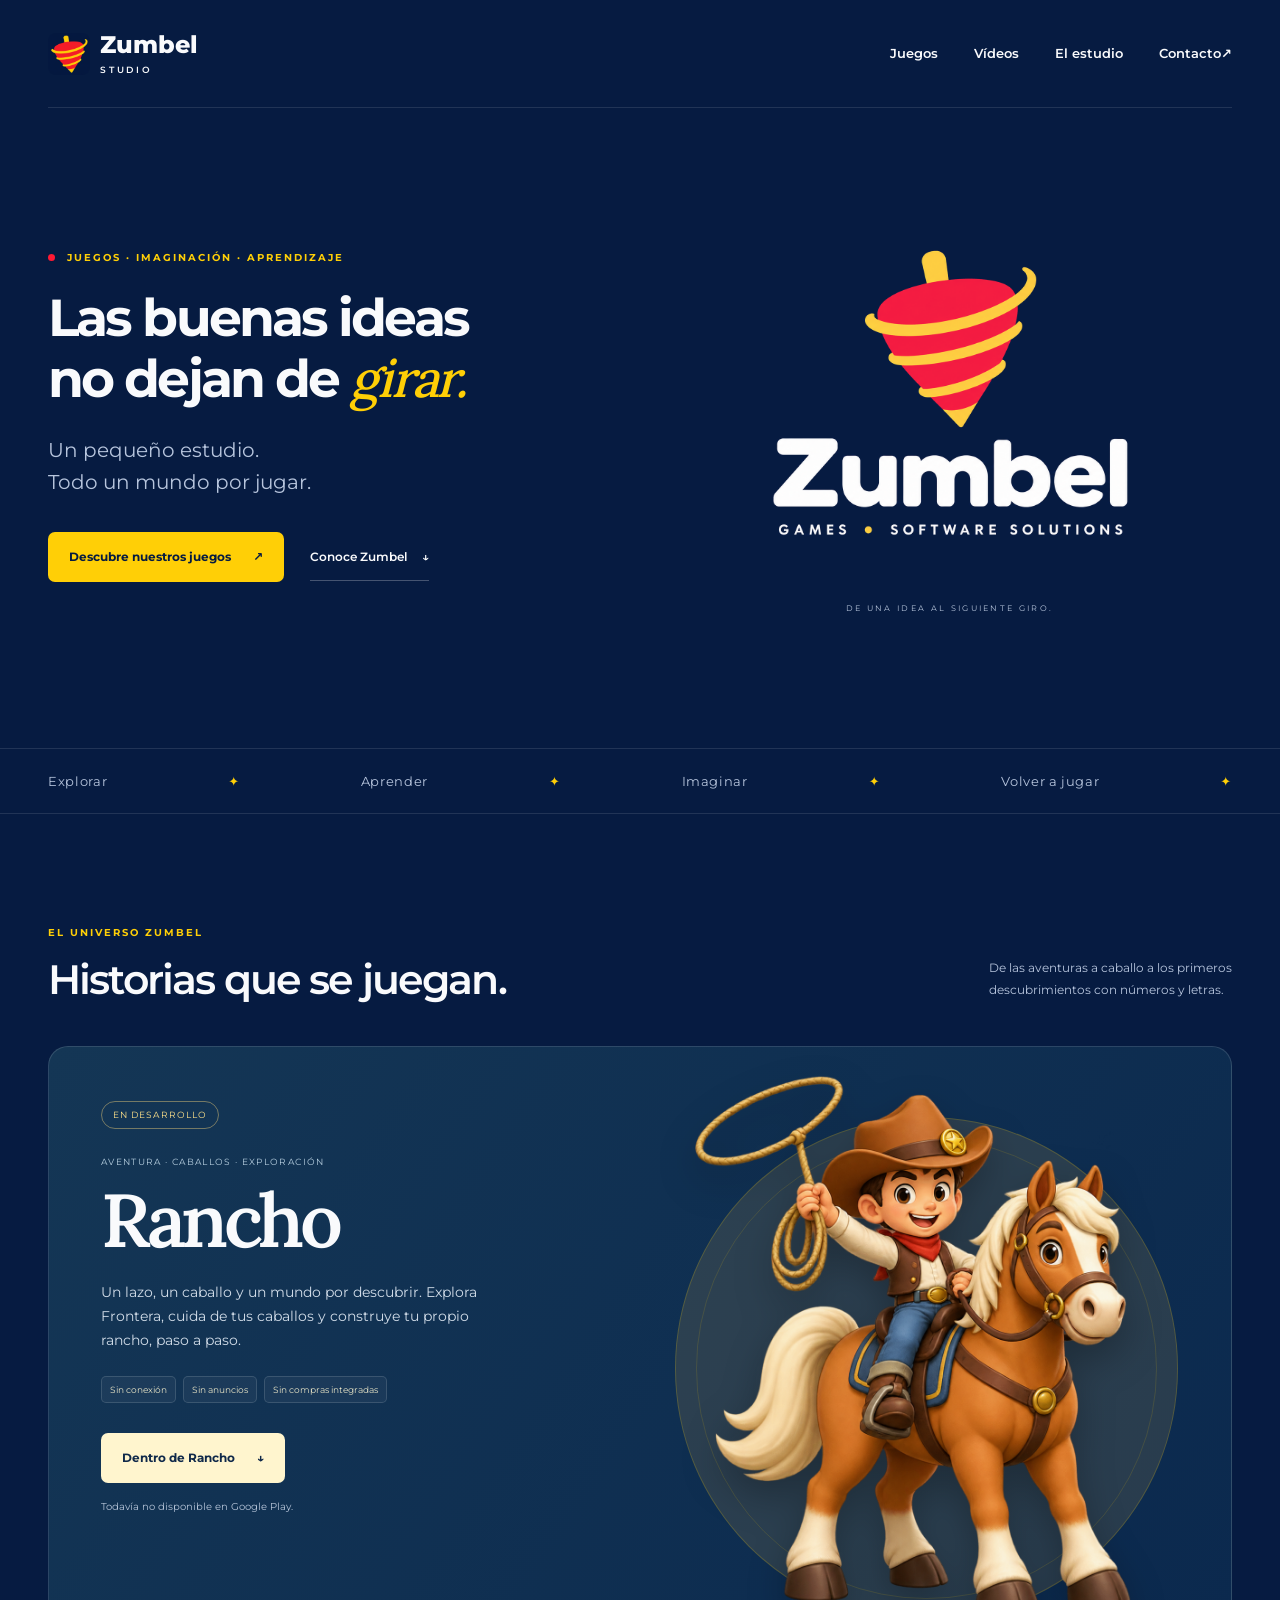
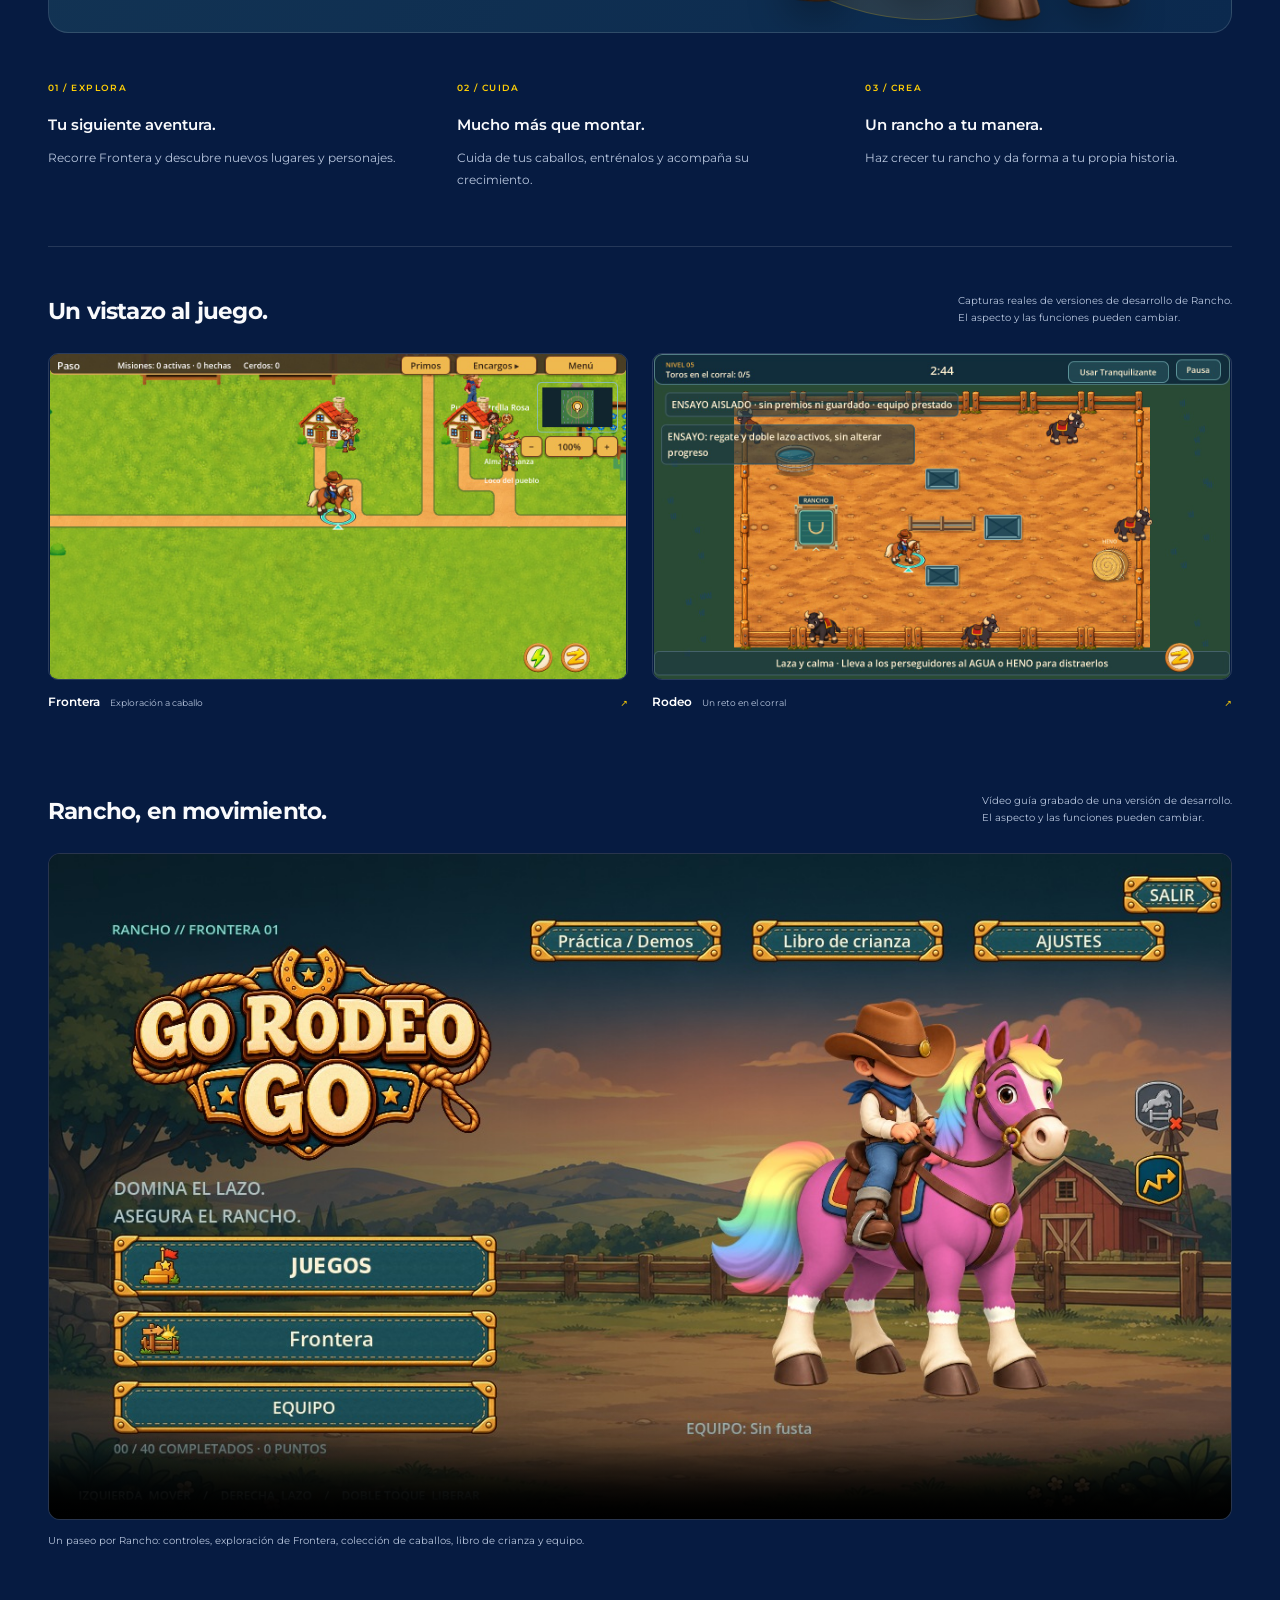
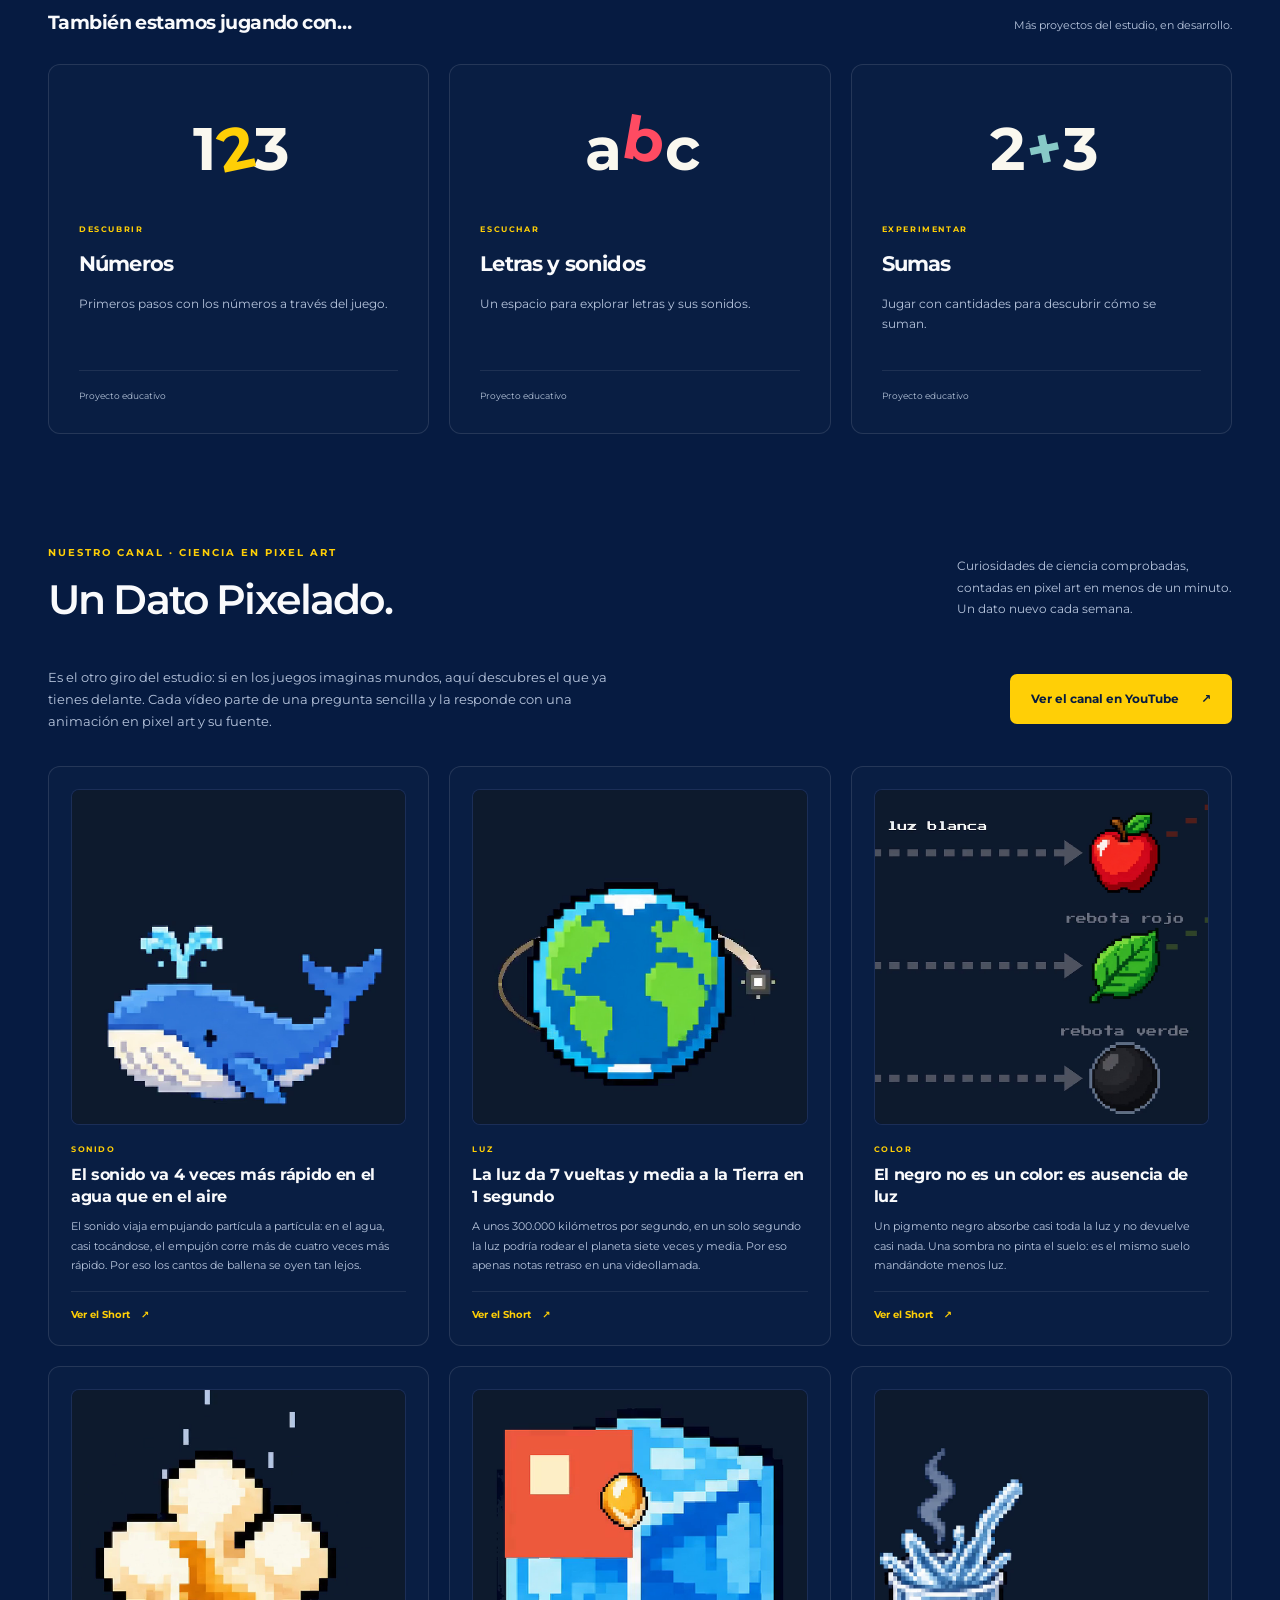
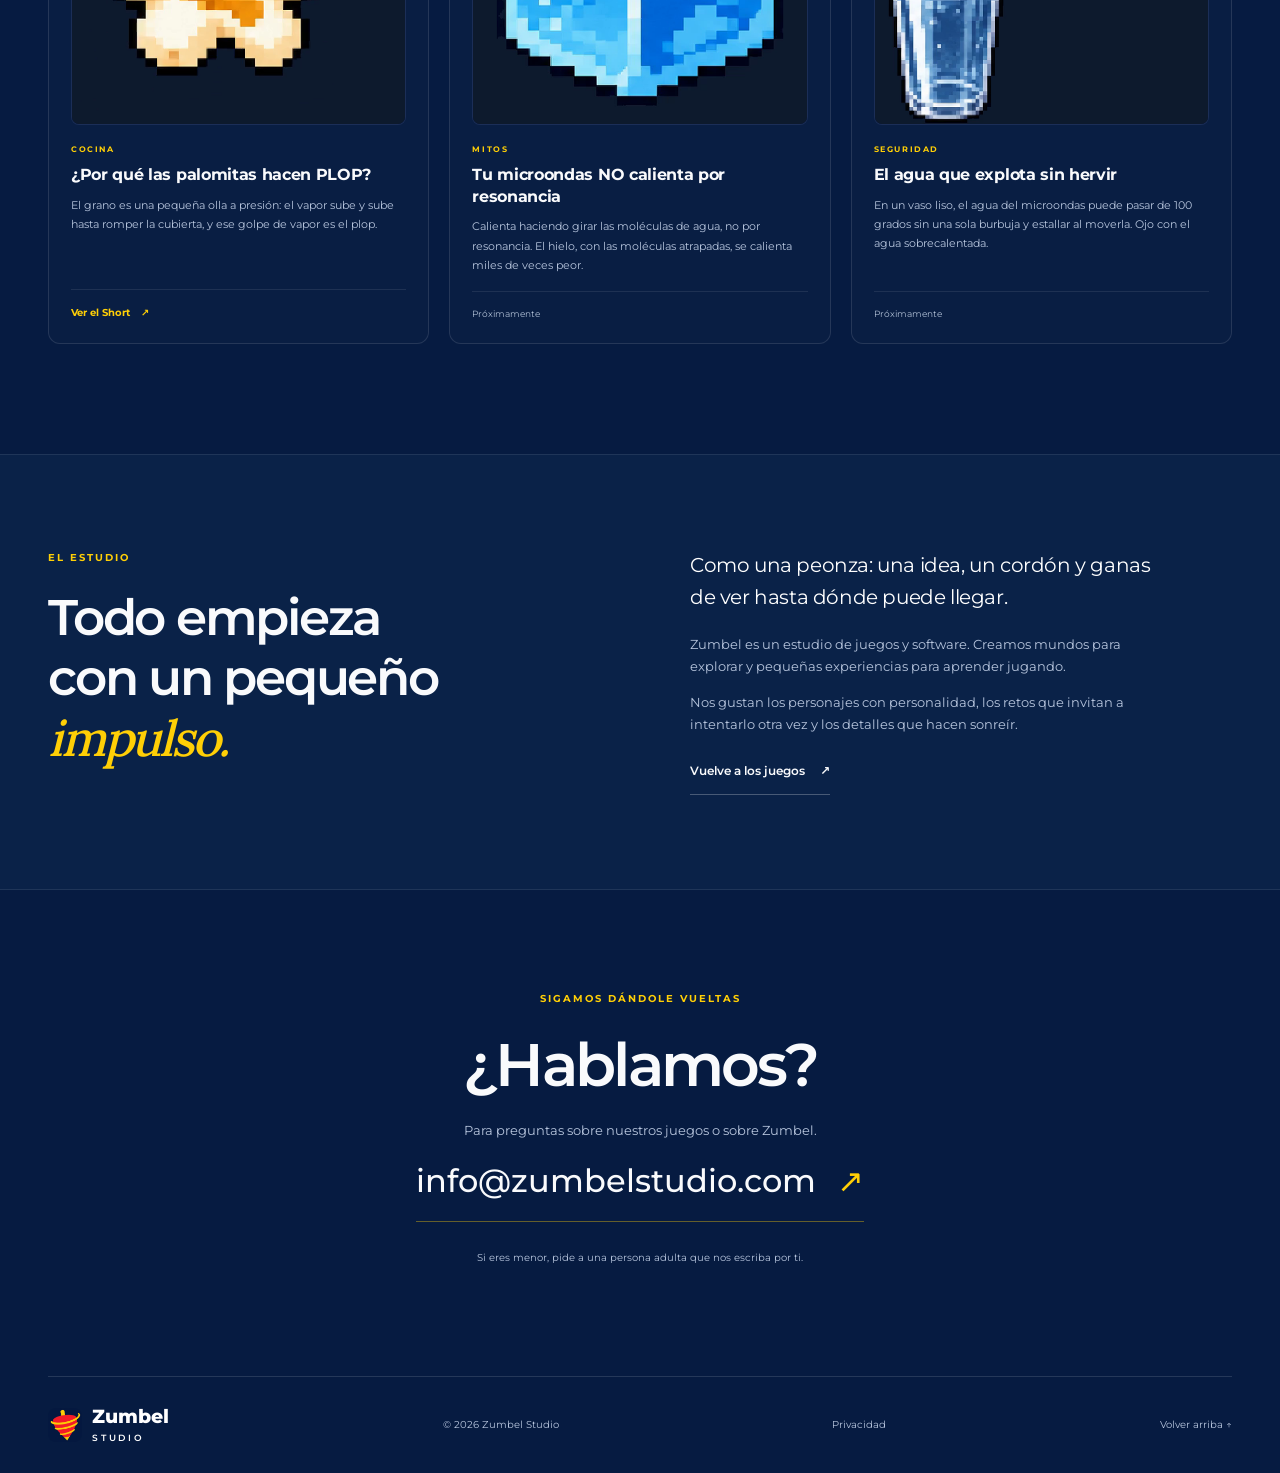
==== commit e2972579: "Add Un Dato Pixelado channel section with first six episodes" ====
--- a/index.html
+++ b/index.html
@@ -1,12 +1,22 @@
 <!doctype html>
-<html lang="es"><head><meta charset="utf-8"><meta name="viewport" content="width=device-width,initial-scale=1"><meta name="theme-color" content="#061b41"><meta name="description" content="Zumbel Studio. Juegos con imaginación: descubre Rancho y nuestros proyectos de aprendizaje y entretenimiento."><meta property="og:title" content="Zumbel Studio · Ideas que giran"><meta property="og:description" content="Un pequeño estudio. Todo un mundo por jugar."><meta property="og:type" content="website"><meta property="og:image" content="assets/zumbel.png"><title>Zumbel Studio · Ideas que giran</title><link rel="icon" href="assets/favicon.png?v=2"><link rel="stylesheet" href="styles.css?v=20261120-video-fit"></head>
-<body><a class="skip" href="#contenido">Saltar al contenido</a><header class="header wrap"><a class="brand" href="#inicio" aria-label="Zumbel Studio, inicio"><img src="assets/favicon.png?v=2" width="42" height="42" alt=""><span>Zumbel<span class="studio">STUDIO</span></span></a><nav aria-label="Navegación principal"><a href="#juegos">Juegos</a><a href="#estudio">El estudio</a><a href="#contacto">Contacto <span aria-hidden="true">↗</span></a></nav></header>
+<html lang="es"><head><meta charset="utf-8"><meta name="viewport" content="width=device-width,initial-scale=1"><meta name="theme-color" content="#061b41"><meta name="description" content="Zumbel Studio. Juegos con imaginación: descubre Rancho y nuestros proyectos de aprendizaje y entretenimiento."><meta property="og:title" content="Zumbel Studio · Ideas que giran"><meta property="og:description" content="Un pequeño estudio. Todo un mundo por jugar."><meta property="og:type" content="website"><meta property="og:image" content="assets/zumbel.png"><title>Zumbel Studio · Ideas que giran</title><link rel="icon" href="assets/favicon.png?v=2"><link rel="stylesheet" href="styles.css?v=20261125-udp"></head>
+<body><a class="skip" href="#contenido">Saltar al contenido</a><header class="header wrap"><a class="brand" href="#inicio" aria-label="Zumbel Studio, inicio"><img src="assets/favicon.png?v=2" width="42" height="42" alt=""><span>Zumbel<span class="studio">STUDIO</span></span></a><nav aria-label="Navegación principal"><a href="#juegos">Juegos</a><a href="#un-dato-pixelado">Vídeos</a><a href="#estudio">El estudio</a><a href="#contacto">Contacto <span aria-hidden="true">↗</span></a></nav></header>
 <main id="contenido"><section class="hero wrap" id="inicio"><div class="hero-copy"><p class="eyebrow"><span class="dot"></span> JUEGOS · IMAGINACIÓN · APRENDIZAJE</p><h1>Las buenas ideas<br>no dejan de <em>girar.</em></h1><p class="lead">Un pequeño estudio.<br>Todo un mundo por jugar.</p><div class="actions"><a class="button primary" href="#juegos">Descubre nuestros juegos <span aria-hidden="true">↗</span></a><a class="text-link" href="#estudio">Conoce Zumbel <span aria-hidden="true">↓</span></a></div></div><div class="hero-art"><img src="assets/zumbel.png" width="1313" height="875" alt="Zumbel: una peonza roja rodeada por un cordón amarillo, sobre fondo azul marino"><span class="orbit-caption">DE UNA IDEA AL SIGUIENTE GIRO.</span></div></section>
 <div class="ribbon" aria-hidden="true"><div class="wrap">Explorar <span>✦</span> Aprender <span>✦</span> Imaginar <span>✦</span> Volver a jugar <span>✦</span></div></div>
 <section id="juegos" class="section wrap"><div class="section-heading"><div><p class="eyebrow">EL UNIVERSO ZUMBEL</p><h2>Historias que se juegan.</h2></div><p>De las aventuras a caballo a los primeros<br class="desktop"> descubrimientos con números y letras.</p></div>
 <article class="featured" id="rancho"><div class="featured-copy"><span class="pill">EN DESARROLLO</span><p class="small-label">AVENTURA · CABALLOS · EXPLORACIÓN</p><h3>Rancho</h3><p>Un lazo, un caballo y un mundo por descubrir. Explora Frontera, cuida de tus caballos y construye tu propio rancho, paso a paso.</p><div class="tags"><span>Sin conexión</span><span>Sin anuncios</span><span>Sin compras integradas</span></div><a class="button light" href="#mundo-rancho">Dentro de Rancho <span aria-hidden="true">↓</span></a><p class="release-note">Todavía no disponible en Google Play.</p></div><div class="ranch-art"><span class="sun" aria-hidden="true"></span><img src="assets/rancho.png" width="1072" height="1072" alt="Vaquero sonriente montado en un caballo castaño y levantando un lazo"></div></article>
 <div class="rancho-details" id="mundo-rancho"><div><span class="number">01 / EXPLORA</span><h4>Tu siguiente aventura.</h4><p>Recorre Frontera y descubre nuevos lugares y personajes.</p></div><div><span class="number">02 / CUIDA</span><h4>Mucho más que montar.</h4><p>Cuida de tus caballos, entrénalos y acompaña su crecimiento.</p></div><div><span class="number">03 / CREA</span><h4>Un rancho a tu manera.</h4><p>Haz crecer tu rancho y da forma a tu propia historia.</p></div></div>
 <section class="gallery" aria-labelledby="galeria-titulo"><div class="gallery-heading"><h3 id="galeria-titulo">Un vistazo al juego.</h3><p>Capturas reales de versiones de desarrollo de Rancho.<br>El aspecto y las funciones pueden cambiar.</p></div><div class="gallery-grid"><figure><a href="assets/frontera.jpg?v=20261120-sin-barra" target="_blank" rel="noopener" aria-label="Ampliar captura de Frontera"><img src="assets/frontera.jpg?v=20261120-sin-barra" width="1280" height="720" alt="El jinete recorre los caminos de un pueblo en Frontera"></a><figcaption><span>Frontera</span>Exploración a caballo <span aria-hidden="true">↗</span></figcaption></figure><figure><a href="assets/rodeo.jpg?v=20261120-sin-barra" target="_blank" rel="noopener" aria-label="Ampliar captura de Rodeo"><img src="assets/rodeo.jpg?v=20261120-sin-barra" width="1280" height="720" alt="Partida de ensayo de Rodeo: un jinete y varios toros dentro de un corral"></a><figcaption><span>Rodeo</span>Un reto en el corral <span aria-hidden="true">↗</span></figcaption></figure></div></section><section class="video-section" aria-labelledby="video-titulo"><div class="gallery-heading"><h3 id="video-titulo">Rancho, en movimiento.</h3><p>Vídeo guía grabado de una versión de desarrollo.<br class="desktop"> El aspecto y las funciones pueden cambiar.</p></div><div class="video-frame"><video style="display:block;width:100%;max-width:100%;height:auto" controls preload="metadata" poster="assets/rancho-guia-poster.jpg?v=20261120-sin-barra" width="1280" height="720"><source src="assets/rancho-guia.mp4?v=20261120-sin-barra" type="video/mp4">Tu navegador no puede reproducir este vídeo. <a href="assets/rancho-guia.mp4?v=20261120-sin-barra">Descarga el vídeo guía</a>.</video></div><p class="video-caption">Un paseo por Rancho: controles, exploración de Frontera, colección de caballos, libro de crianza y equipo.</p></section><div class="collection-heading"><h3>También estamos jugando con…</h3><p>Más proyectos del estudio, en desarrollo.</p></div><div class="project-grid"><article class="project"><div class="project-mark numbers" aria-hidden="true">1<span>2</span>3</div><p class="eyebrow">DESCUBRIR</p><h3>Números</h3><p>Primeros pasos con los números a través del juego.</p><span class="project-status">Proyecto educativo</span></article><article class="project"><div class="project-mark letters" aria-hidden="true">a<span>b</span>c</div><p class="eyebrow">ESCUCHAR</p><h3>Letras y sonidos</h3><p>Un espacio para explorar letras y sus sonidos.</p><span class="project-status">Proyecto educativo</span></article><article class="project"><div class="project-mark sums" aria-hidden="true">2<span>+</span>3</div><p class="eyebrow">EXPERIMENTAR</p><h3>Sumas</h3><p>Jugar con cantidades para descubrir cómo se suman.</p><span class="project-status">Proyecto educativo</span></article></div></section>
+<section id="un-dato-pixelado" class="section wrap udp-section"><div class="section-heading"><div><p class="eyebrow">NUESTRO CANAL · CIENCIA EN PIXEL ART</p><h2>Un Dato Pixelado.</h2></div><p>Curiosidades de ciencia comprobadas,<br class="desktop"> contadas en pixel art en menos de un minuto.<br class="desktop"> Un dato nuevo cada semana.</p></div>
+<div class="udp-intro"><p>Es el otro giro del estudio: si en los juegos imaginas mundos, aquí descubres el que ya tienes delante. Cada vídeo parte de una pregunta sencilla y la responde con una animación en pixel art y su fuente.</p><a class="button primary" href="https://www.youtube.com/@undatopixelado" target="_blank" rel="noopener">Ver el canal en YouTube <span aria-hidden="true">↗</span></a></div>
+<div class="udp-grid">
+<article class="udp-card"><img src="assets/udp-sonido.png?v=frame" width="384" height="384" alt="Fotograma del vídeo: una ballena en pixel art"><p class="eyebrow">SONIDO</p><h3>El sonido va 4 veces más rápido en el agua que en el aire</h3><p>El sonido viaja empujando partícula a partícula: en el agua, casi tocándose, el empujón corre más de cuatro veces más rápido. Por eso los cantos de ballena se oyen tan lejos.</p><a class="udp-watch" href="https://www.youtube.com/shorts/tA7lHqBcP5s" target="_blank" rel="noopener">Ver el Short <span aria-hidden="true">↗</span></a></article>
+<article class="udp-card"><img src="assets/udp-luz.png?v=frame" width="384" height="384" alt="Fotograma del vídeo: la luz girando alrededor de la Tierra"><p class="eyebrow">LUZ</p><h3>La luz da 7 vueltas y media a la Tierra en 1 segundo</h3><p>A unos 300.000 kilómetros por segundo, en un solo segundo la luz podría rodear el planeta siete veces y media. Por eso apenas notas retraso en una videollamada.</p><a class="udp-watch" href="https://www.youtube.com/shorts/kGVLXpGQ_as" target="_blank" rel="noopener">Ver el Short <span aria-hidden="true">↗</span></a></article>
+<article class="udp-card"><img src="assets/udp-negro.png?v=frame" width="384" height="384" alt="Fotograma del vídeo: una manzana roja, una hoja verde y una bola negra bajo la luz blanca"><p class="eyebrow">COLOR</p><h3>El negro no es un color: es ausencia de luz</h3><p>Un pigmento negro absorbe casi toda la luz y no devuelve casi nada. Una sombra no pinta el suelo: es el mismo suelo mandándote menos luz.</p><a class="udp-watch" href="https://www.youtube.com/shorts/3Aal3kpy2t4" target="_blank" rel="noopener">Ver el Short <span aria-hidden="true">↗</span></a></article>
+<article class="udp-card"><img src="assets/udp-palomitas.png?v=frame" width="384" height="384" alt="Fotograma del vídeo: una palomita estallando"><p class="eyebrow">COCINA</p><h3>¿Por qué las palomitas hacen PLOP?</h3><p>El grano es una pequeña olla a presión: el vapor sube y sube hasta romper la cubierta, y ese golpe de vapor es el plop.</p><a class="udp-watch" href="https://www.youtube.com/shorts/5HojoojPURQ" target="_blank" rel="noopener">Ver el Short <span aria-hidden="true">↗</span></a></article>
+<article class="udp-card"><img src="assets/udp-microondas.png?v=frame" width="384" height="384" alt="Fotograma del vídeo: un cubito de hielo con una zona derretida"><p class="eyebrow">MITOS</p><h3>Tu microondas NO calienta por resonancia</h3><p>Calienta haciendo girar las moléculas de agua, no por resonancia. El hielo, con las moléculas atrapadas, se calienta miles de veces peor.</p><span class="udp-soon">Próximamente</span></article>
+<article class="udp-card"><img src="assets/udp-agua.png?v=frame" width="384" height="384" alt="Fotograma del vídeo: el agua saliendo disparada de un vaso"><p class="eyebrow">SEGURIDAD</p><h3>El agua que explota sin hervir</h3><p>En un vaso liso, el agua del microondas puede pasar de 100 grados sin una sola burbuja y estallar al moverla. Ojo con el agua sobrecalentada.</p><span class="udp-soon">Próximamente</span></article>
+</div></section>
 <section class="studio-section" id="estudio"><div class="wrap studio-grid"><div><p class="eyebrow">EL ESTUDIO</p><h2>Todo empieza<br>con un pequeño<br><em>impulso.</em></h2></div><div class="studio-story"><p class="intro">Como una peonza: una idea, un cordón y ganas de ver hasta dónde puede llegar.</p><p>Zumbel es un estudio de juegos y software. Creamos mundos para explorar y pequeñas experiencias para aprender jugando.</p><p>Nos gustan los personajes con personalidad, los retos que invitan a intentarlo otra vez y los detalles que hacen sonreír.</p><a class="text-link" href="#juegos">Vuelve a los juegos <span aria-hidden="true">↗</span></a></div></div></section>
 <section class="contact wrap" id="contacto"><p class="eyebrow">SIGAMOS DÁNDOLE VUELTAS</p><h2>¿Hablamos?</h2><p>Para preguntas sobre nuestros juegos o sobre Zumbel.</p><a class="mail" href="mailto:info@zumbelstudio.com">info@zumbelstudio.com <span aria-hidden="true">↗</span></a><p class="contact-note">Si eres menor, pide a una persona adulta que nos escriba por ti.</p></section></main>
 <footer class="footer wrap"><a class="brand" href="#inicio"><img src="assets/favicon.png?v=2" width="34" height="34" alt=""><span>Zumbel<span class="studio">STUDIO</span></span></a><p>© 2026 Zumbel Studio</p><a href="privacidad.html">Privacidad</a><a href="#inicio">Volver arriba ↑</a></footer></body></html>
--- a/styles.css
+++ b/styles.css
@@ -1,2 +1,15 @@
 @font-face{font-family:Montserrat;src:url(assets/montserrat-latin-wght-normal.woff2) format("woff2");font-weight:100 900;font-display:swap}@font-face{font-family:Lora;src:url(assets/lora-latin-wght-normal.woff2) format("woff2");font-weight:400 700;font-display:swap}:root{--navy:#061b41;--navy2:#0b244b;--white:#f9fafc;--muted:#b7c5dd;--gold:#ffcf06;--red:#ff1933}*{box-sizing:border-box}html{scroll-behavior:smooth;scroll-padding-top:30px}body{margin:0;background:var(--navy);color:var(--white);font-family:Montserrat,system-ui,sans-serif;line-height:1.7}a{color:inherit;text-decoration:none}a:focus-visible{outline:3px solid var(--gold);outline-offset:6px}a:hover{color:var(--gold)}img{max-width:100%;height:auto;display:block}.wrap{width:min(1200px,calc(100% - 96px));margin-inline:auto}.header{min-height:108px;display:flex;align-items:center;justify-content:space-between;border-bottom:1px solid #ffffff1c}.brand{display:flex;align-items:center;gap:10px;font-size:24px;font-weight:800;line-height:1.1}.brand img{border-radius:8px}.studio{font-size:9px;letter-spacing:.31em;display:block;margin-top:6px;font-weight:600}.header nav{display:flex;gap:36px;font-size:13px;font-weight:600}.hero{min-height:640px;display:grid;grid-template-columns:1.05fr 1fr;align-items:center;gap:26px;padding-block:55px 80px}.eyebrow{font-size:10px;letter-spacing:.2em;font-weight:700;color:var(--gold);margin:0 0 22px}.dot{display:inline-block;width:7px;height:7px;background:var(--red);border-radius:50%;margin-right:7px}h1,h2,h3,h4,p{margin-top:0}h1{font-size:clamp(38px,4.1vw,60px);line-height:1.14;letter-spacing:-.055em;margin-bottom:26px;font-weight:700}h1 em,h2 em{font-family:Lora,Georgia,serif;color:var(--gold);font-weight:500}h1 em{display:inline-block}h2{font-size:clamp(30px,3.2vw,44px);line-height:1.2;letter-spacing:-.045em;font-weight:600}.lead{font-size:20px;color:var(--muted);line-height:1.6}.actions{display:flex;align-items:center;gap:26px;margin-top:34px;flex-wrap:wrap}.button{display:inline-flex;justify-content:space-between;gap:22px;align-items:center;min-height:50px;padding:13px 21px;border-radius:7px;font-size:12px;font-weight:700;transition:transform .2s,background .2s}.button:hover{transform:translateY(-2px)}.primary{background:var(--gold);color:var(--navy)}.primary:hover{background:#ffe377;color:var(--navy)}.text-link{font-size:12px;font-weight:600;display:inline-block;padding-block:13px;border-bottom:1px solid #ffffff40}.text-link span{margin-left:12px}.hero-art{text-align:center;position:relative}.hero-art img{width:100%;mix-blend-mode:lighten}.orbit-caption{font-size:8px;letter-spacing:.29em;color:#b8c6dc;display:block;margin-top:10px}.ribbon{border-block:1px solid #ffffff1c;color:var(--muted);font-size:13px;letter-spacing:.05em}.ribbon .wrap{display:flex;justify-content:space-between;align-items:center;gap:12px;padding-block:21px}.ribbon span{color:var(--gold)}.section{padding-block:110px}.section-heading{display:flex;justify-content:space-between;align-items:end;gap:36px;margin-bottom:42px}.section-heading h2{margin:0}.section-heading>p{font-size:12px;line-height:1.8;color:var(--muted);margin:0 0 4px}.section-heading .eyebrow{margin-bottom:14px}.featured{position:relative;display:grid;grid-template-columns:1fr 1fr;background:linear-gradient(125deg,#143655,#0b294e);border:1px solid #ffffff21;border-radius:20px;overflow:hidden;isolation:isolate}.featured-copy{padding:52px 0 45px 52px;z-index:1}.pill{display:inline-block;font-size:9px;letter-spacing:.12em;border:1px solid #e9cb7875;color:#ffe28a;padding:5px 11px;border-radius:40px}.small-label{font-size:9px;letter-spacing:.15em;color:#b7cfe0;margin:25px 0 10px}.featured h3{font-family:Lora,Georgia,serif;font-size:75px;font-weight:600;line-height:1.1;margin:0 0 20px;letter-spacing:-.06em}.featured-copy>p:not(.small-label):not(.release-note){font-size:14px;color:#d1dce8;max-width:390px}.tags{display:flex;gap:7px;flex-wrap:wrap;margin:23px 0 30px}.tags span{font-size:9px;color:#e6e3c6;background:#ffffff0b;border:1px solid #ffffff22;border-radius:5px;padding:5px 8px}.light{background:#fff5ce;color:#10294a}.light:hover{background:var(--gold);color:var(--navy)}.release-note{font-size:10px;color:#b7c5d9;margin:15px 0 0}.ranch-art{position:relative;align-self:end;padding:18px 24px 0 0}.ranch-art img{position:relative;z-index:1;filter:drop-shadow(0 16px 18px #0004)}.sun{position:absolute;width:85%;aspect-ratio:1;background:#e8b44b22;border:1px solid #ffcf0630;border-radius:50%;top:12%;left:6%}.sun:after{content:"";position:absolute;inset:20px;border:1px solid #ffcf0620;border-radius:50%}.rancho-details{display:grid;grid-template-columns:repeat(3,1fr);gap:42px;padding:39px 0 55px;border-bottom:1px solid #ffffff20;scroll-margin-top:30px}.number{font-size:9px;color:var(--gold);letter-spacing:.16em;font-weight:600}.rancho-details h4{font-size:15px;font-weight:600;margin:13px 0 9px}.rancho-details p{font-size:12px;line-height:1.85;color:var(--muted);margin:0}.collection-heading{margin:58px 0 25px;display:flex;align-items:baseline;justify-content:space-between;gap:24px}.collection-heading h3{font-size:19px;letter-spacing:-.03em;margin:0}.collection-heading p{font-size:11px;color:var(--muted);margin:0}.project-grid{display:grid;grid-template-columns:repeat(3,1fr);gap:20px}.project{padding:30px;background:#ffffff04;border:1px solid #ffffff1c;border-radius:12px}.project-mark{height:108px;font-size:60px;font-weight:700;letter-spacing:-.1em;display:flex;align-items:center;justify-content:center;gap:7px;margin-bottom:20px;color:#faf8ef}.project-mark span{color:var(--gold);transform:rotate(-12deg);display:inline-block}.letters span{color:#ff4b62;transform:translateY(-10px) rotate(10deg)}.sums span{color:#87c9c7}.project .eyebrow{font-size:8px;margin-bottom:9px}.project h3{font-size:21px;margin-bottom:12px;letter-spacing:-.04em}.project p:not(.eyebrow){font-size:12px;color:var(--muted);min-height:64px}.project-status{border-top:1px solid #ffffff16;padding-top:17px;display:block;font-size:9px;color:#b0bfd5}.studio-section{background:#0a2248;border-block:1px solid #ffffff16;padding-block:94px}.studio-grid{display:grid;grid-template-columns:1fr 1fr;gap:100px}.studio-grid h2{font-size:50px;margin-bottom:0}.studio-story .intro{font-size:20px;line-height:1.6;color:#fff;letter-spacing:-.02em}.studio-story p{font-size:13px;color:var(--muted);max-width:470px}.contact{padding-block:100px;text-align:center}.contact h2{font-size:60px;margin-bottom:18px}.contact>p:not(.eyebrow){font-size:13px;color:var(--muted)}.mail{font-size:clamp(16px,2.7vw,32px);font-weight:500;border-bottom:1px solid #ffcf0660;padding-bottom:12px;display:inline-block;overflow-wrap:anywhere;max-width:100%}.mail span{color:var(--gold);margin-left:12px}.contact .contact-note{font-size:10px!important;margin-top:27px}.footer{border-top:1px solid #ffffff20;padding-block:30px;display:flex;align-items:center;justify-content:space-between;gap:24px;font-size:10px;color:var(--muted)}.footer .brand{font-size:19px;color:#fff}.footer p{margin:0}.skip{position:absolute;left:20px;top:-100px;padding:10px;background:var(--gold);color:var(--navy);z-index:10}.skip:focus{top:10px}.legal{max-width:760px;padding-block:70px}.legal h1{font-size:40px}.legal h2{font-size:24px;margin-top:40px}.legal p,.legal li{font-size:14px;color:var(--muted)}.legal ul{padding-left:22px}.legal a{color:var(--gold)}@media(min-width:1500px){.hero{min-height:700px}}@media(max-width:900px){.wrap{width:calc(100% - 48px)}.hero{grid-template-columns:1fr 1fr;min-height:570px;gap:12px}h1{font-size:38px}.actions{gap:12px}.section{padding-block:70px}.featured-copy{padding:32px 0 32px 30px}.featured h3{font-size:60px}.featured-copy>p:not(.small-label):not(.release-note){font-size:12px}.ranch-art{padding:0;align-self:center}.studio-grid{gap:45px}.project{padding:22px}.section-heading>p br{display:none}.section-heading>p{max-width:250px}.studio-grid h2{font-size:42px}.collection-heading{align-items:start;flex-direction:column;gap:8px}}@media(max-width:620px){.wrap{width:calc(100% - 40px)}.header{min-height:86px}.header nav{gap:17px;font-size:10px}.brand{font-size:19px;gap:6px}.brand img{width:34px}.studio{font-size:7px}.hero{display:flex;flex-direction:column;align-items:stretch;padding-block:45px 35px;gap:14px}.hero-copy{text-align:center}.eyebrow{font-size:8px;letter-spacing:.15em}h1{font-size:39px;line-height:1.17}.lead{font-size:17px}.actions{justify-content:center;gap:15px}.button{font-size:11px}.hero-art{max-width:390px;margin:auto}.hero-art img{width:100%}.orbit-caption{font-size:7px;margin-top:0}.ribbon{font-size:10px}.ribbon .wrap{gap:6px;padding-block:18px}.ribbon span:last-child{display:none}.section{padding-block:60px}.section-heading{display:block;margin-bottom:28px}.section-heading h2{font-size:30px}.section-heading>p{margin-top:20px;max-width:100%}.featured{display:flex;flex-direction:column}.featured-copy{padding:32px 26px 0}.featured h3{font-size:65px}.featured-copy>p:not(.small-label):not(.release-note){font-size:13px}.ranch-art{width:100%;max-width:370px;align-self:center;margin-top:10px;padding:0 14px}.rancho-details{grid-template-columns:1fr;gap:28px;padding-block:30px 40px}.rancho-details p{max-width:310px}.collection-heading{margin-top:42px}.collection-heading h3{font-size:19px}.project-grid{grid-template-columns:1fr;gap:14px}.project{position:relative;min-height:230px;padding:26px 22px}.project-mark{float:right;font-size:48px;width:35%;height:88px;margin:0 0 0 10px}.project h3{font-size:21px}.project p:not(.eyebrow){max-width:210px;min-height:48px}.project-status{clear:both}.studio-section{padding-block:60px}.studio-grid{grid-template-columns:1fr;gap:30px}.studio-grid h2{font-size:42px}.studio-story .intro{font-size:19px}.contact{padding-block:65px}.contact h2{font-size:48px}.contact>p:not(.eyebrow){font-size:12px}.mail{font-size:18px}.mail span{margin-left:3px}.footer{display:grid;grid-template-columns:1fr auto;gap:26px 15px;font-size:9px}.footer p{justify-self:end}.footer>a:last-child{justify-self:end}.legal{padding-block:45px}.legal h1{font-size:31px}}@media(prefers-reduced-motion:reduce){html{scroll-behavior:auto}*{transition:none!important}}.gallery{padding-top:45px}.gallery-heading{display:flex;justify-content:space-between;gap:24px;margin-bottom:22px;align-items:start}.gallery-heading h3{font-size:23px;letter-spacing:-.035em;margin:0}.gallery-heading p{font-size:10px;color:var(--muted);margin:0}.gallery-grid{display:grid;grid-template-columns:1fr 1fr;gap:24px}.gallery figure{margin:0}.gallery img{width:100%;aspect-ratio:16/9;object-fit:contain;border-radius:10px;border:1px solid #ffffff26;transition:filter .2s}.gallery a:hover img{filter:brightness(1.13)}.gallery figcaption{display:flex;gap:10px;align-items:baseline;font-size:9px;color:var(--muted);margin-top:12px}.gallery figcaption>span:first-child{font-size:12px;color:#fff;font-weight:600}.gallery figcaption>span:last-child{margin-left:auto;color:var(--gold)}@media(max-width:620px){.gallery-heading{display:block}.gallery-heading p{margin-top:12px}.gallery-grid{grid-template-columns:1fr;gap:26px}}.header nav a{display:flex;align-items:center;min-height:44px}.header .brand{flex-shrink:0}.header nav{align-items:center}@media(max-width:380px){.header{flex-direction:column;align-items:flex-start;padding-block:16px;gap:10px}.header nav{width:100%;justify-content:space-between;font-size:11px;gap:20px}.hero{padding-top:34px}.ribbon{font-size:9px}.ribbon .wrap{gap:5px}}
-.video-section{padding-top:80px}.video-frame{border-radius:12px;overflow:hidden;border:1px solid #ffffff26;background:#04122e}.video-frame video{width:100%;max-width:100%;height:auto;display:block}.video-caption{font-size:10px;color:var(--muted);margin:12px 0 0}+.video-section{padding-top:80px}.video-frame{border-radius:12px;overflow:hidden;border:1px solid #ffffff26;background:#04122e}.video-frame video{width:100%;max-width:100%;height:auto;display:block}.video-caption{font-size:10px;color:var(--muted);margin:12px 0 0}.udp-section{padding-top:0}
+.udp-intro{display:flex;justify-content:space-between;align-items:center;gap:36px;margin-bottom:34px}
+.udp-intro p{font-size:13px;color:var(--muted);max-width:560px;margin:0}
+.udp-grid{display:grid;grid-template-columns:repeat(3,1fr);gap:20px}
+.udp-card{padding:22px;background:#ffffff04;border:1px solid #ffffff1c;border-radius:12px;display:flex;flex-direction:column}
+.udp-card img{width:100%;aspect-ratio:1;object-fit:cover;border-radius:8px;border:1px solid #ffffff1a;margin-bottom:18px;background:#011644}
+.udp-card .eyebrow{font-size:8px;margin-bottom:8px}
+.udp-card h3{font-size:16px;letter-spacing:-.02em;line-height:1.35;margin-bottom:10px}
+.udp-card p:not(.eyebrow){font-size:11px;color:var(--muted);line-height:1.75;margin-bottom:16px;flex:1}
+.udp-watch{font-size:10px;font-weight:700;color:var(--gold);border-top:1px solid #ffffff16;padding-top:14px;display:block}
+.udp-watch span{margin-left:8px}
+.udp-soon{font-size:9px;color:#b0bfd5;border-top:1px solid #ffffff16;padding-top:14px;display:block}
+@media(max-width:900px){.udp-grid{grid-template-columns:1fr 1fr}.udp-intro{flex-direction:column;align-items:flex-start;gap:20px}}
+@media(max-width:620px){.udp-grid{grid-template-columns:1fr}.udp-card img{max-width:220px}}
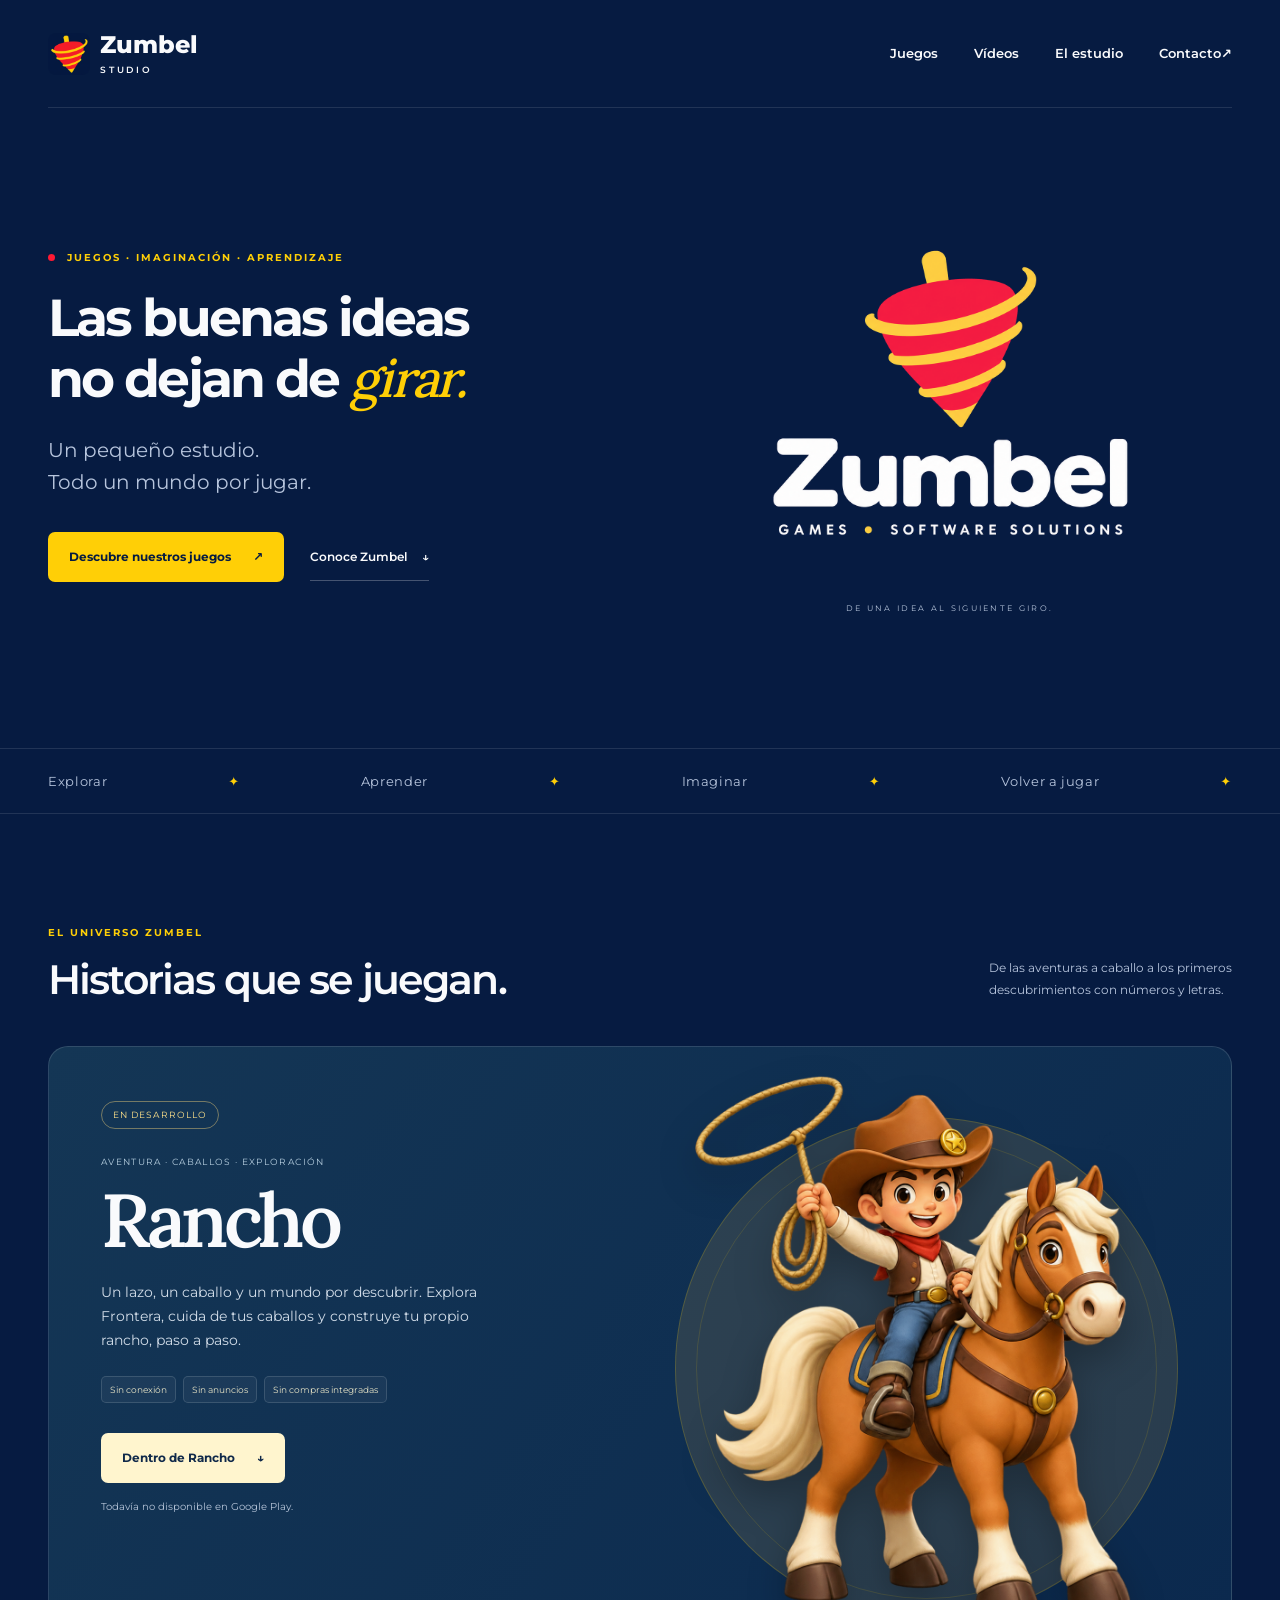
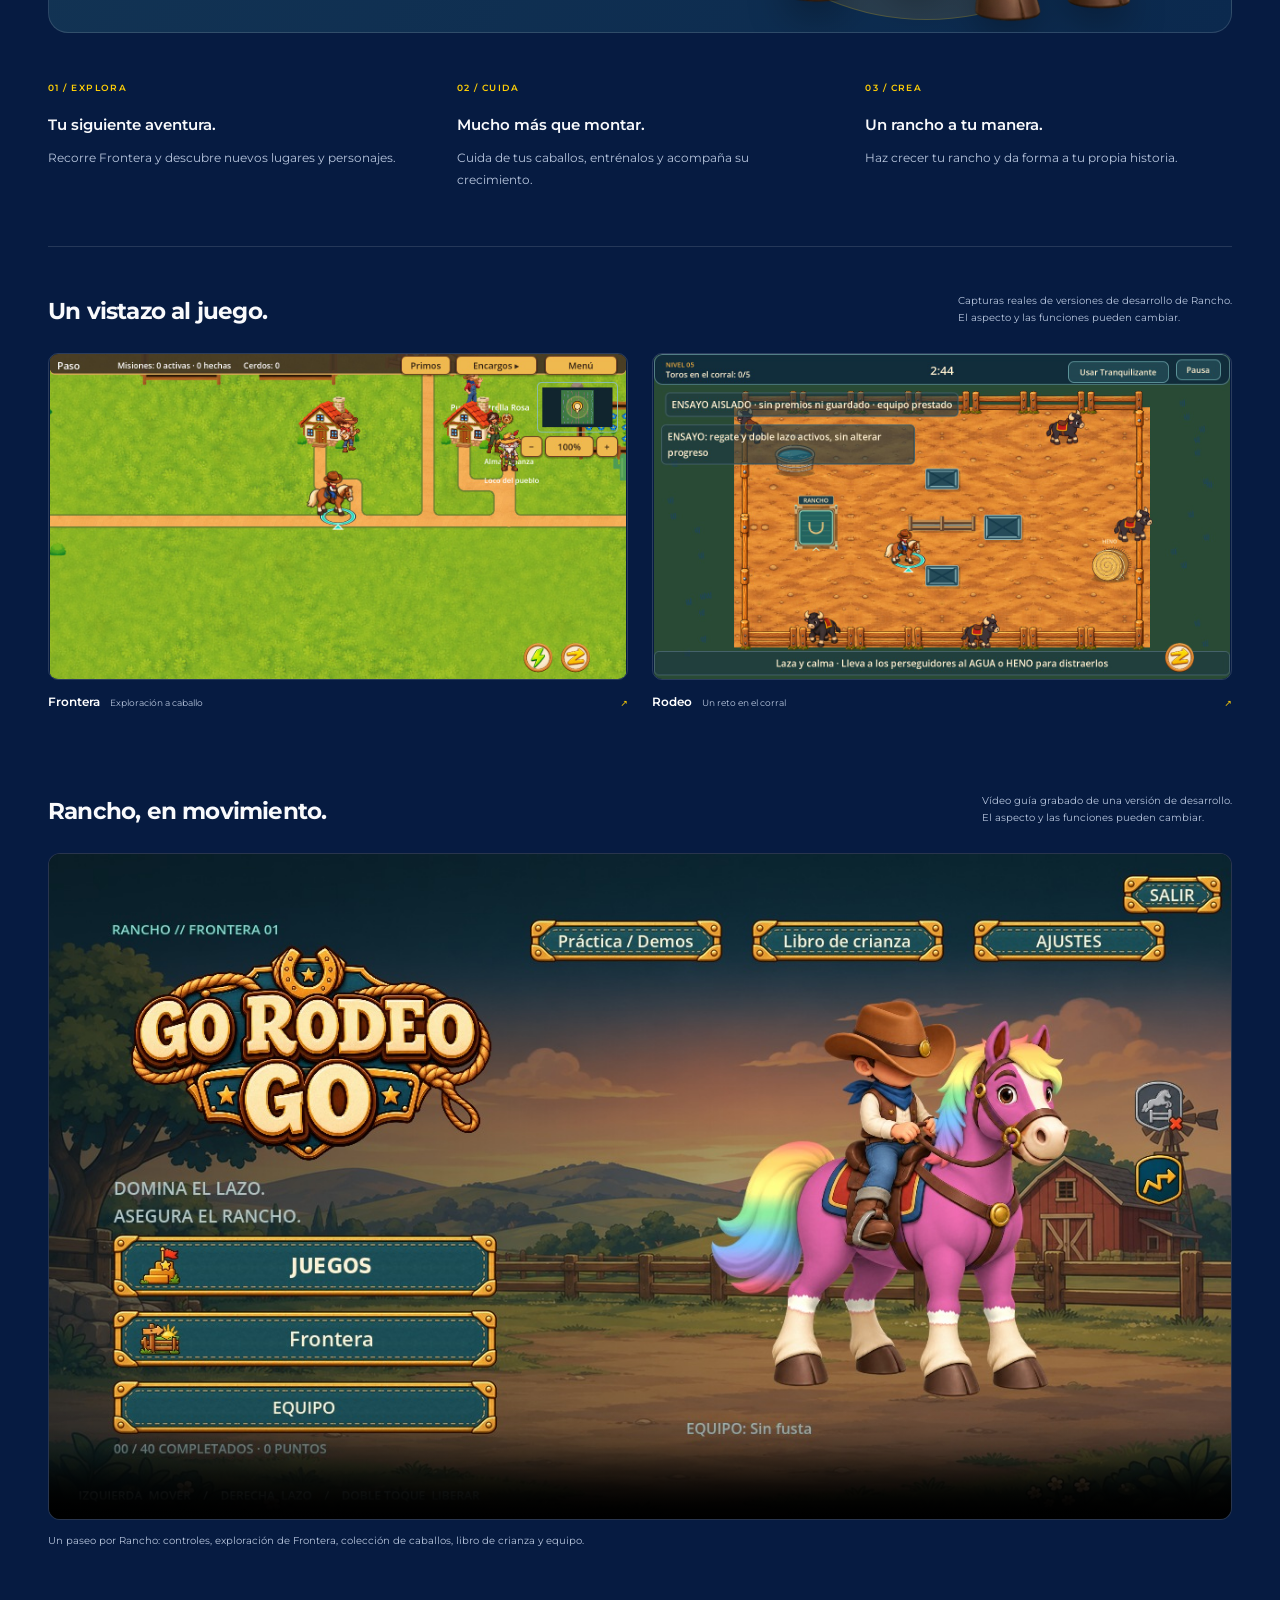
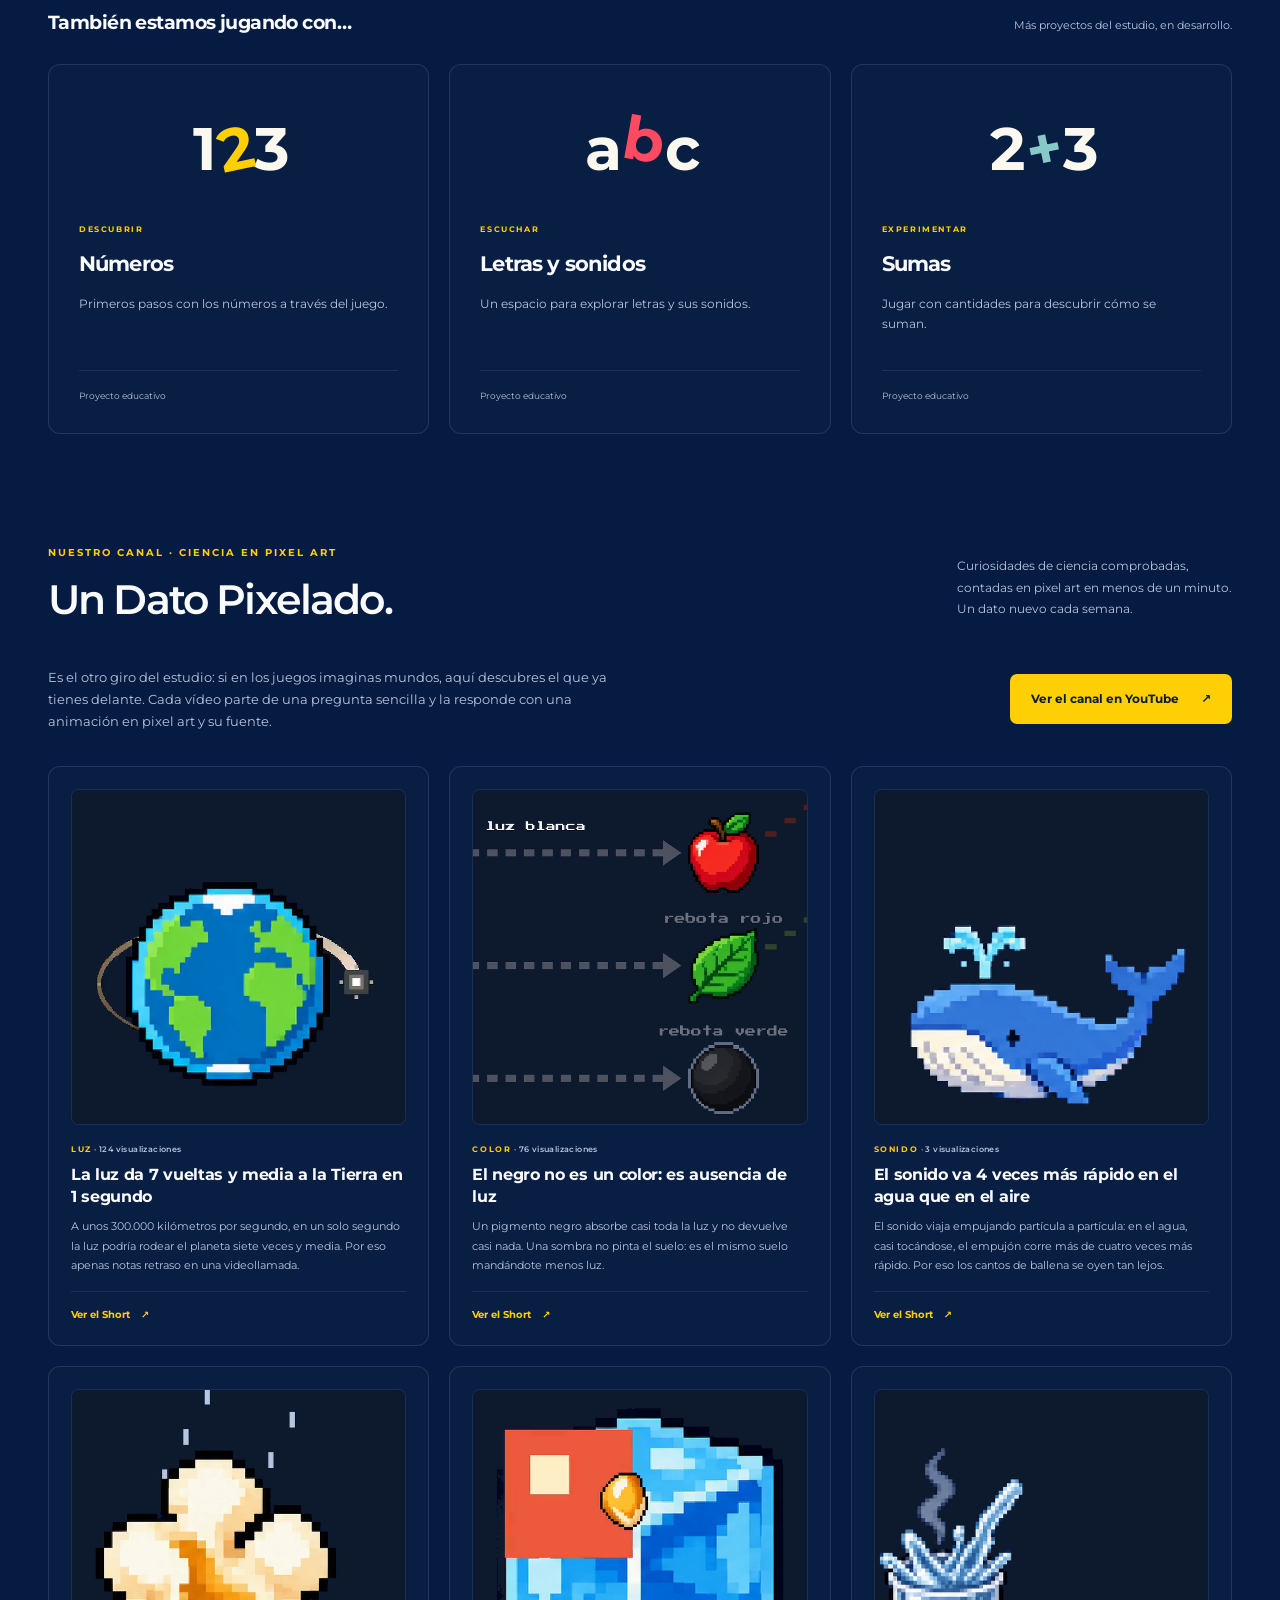
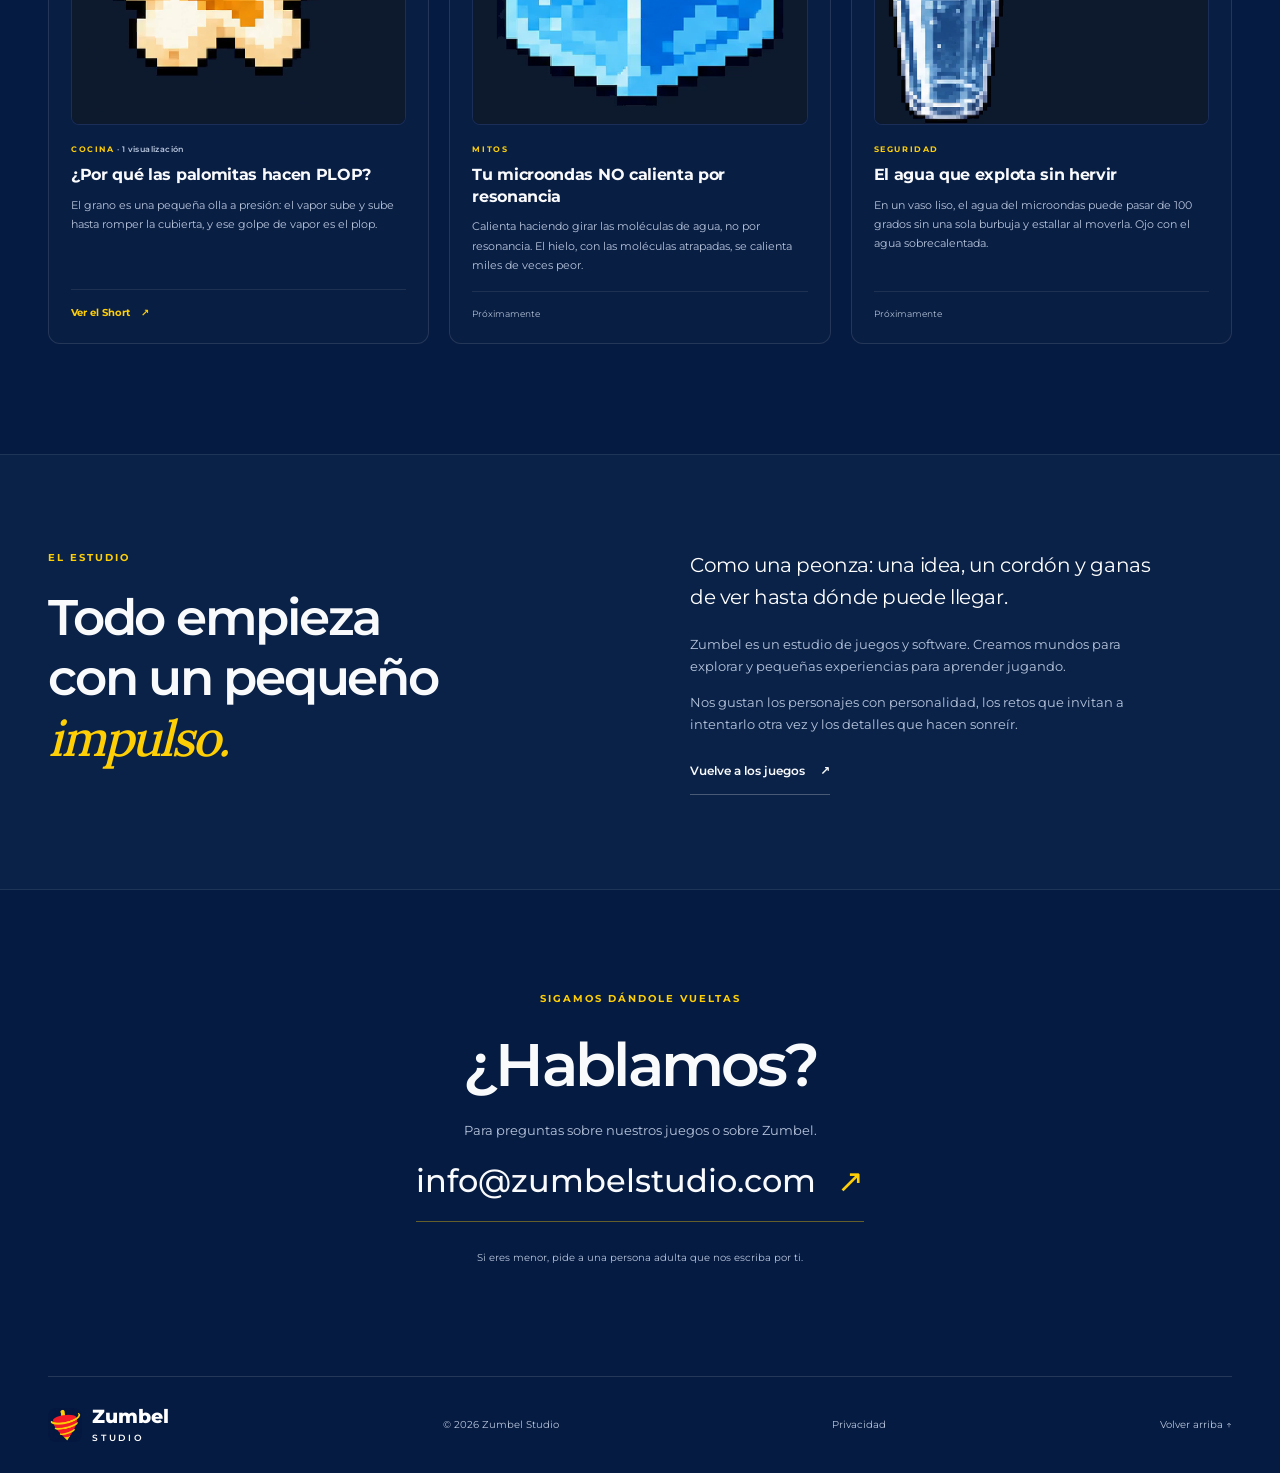
==== commit 65e1a98c: "Lista dinámica de Un Dato Pixelado ordenada por visualizaciones" ====
--- a/index.html
+++ b/index.html
@@ -1,5 +1,5 @@
 <!doctype html>
-<html lang="es"><head><meta charset="utf-8"><meta name="viewport" content="width=device-width,initial-scale=1"><meta name="theme-color" content="#061b41"><meta name="description" content="Zumbel Studio. Juegos con imaginación: descubre Rancho y nuestros proyectos de aprendizaje y entretenimiento."><meta property="og:title" content="Zumbel Studio · Ideas que giran"><meta property="og:description" content="Un pequeño estudio. Todo un mundo por jugar."><meta property="og:type" content="website"><meta property="og:image" content="assets/zumbel.png"><title>Zumbel Studio · Ideas que giran</title><link rel="icon" href="assets/favicon.png?v=2"><link rel="stylesheet" href="styles.css?v=20261125-udp"></head>
+<html lang="es"><head><meta charset="utf-8"><meta name="viewport" content="width=device-width,initial-scale=1"><meta name="theme-color" content="#061b41"><meta name="description" content="Zumbel Studio. Juegos con imaginación: descubre Rancho y nuestros proyectos de aprendizaje y entretenimiento."><meta property="og:title" content="Zumbel Studio · Ideas que giran"><meta property="og:description" content="Un pequeño estudio. Todo un mundo por jugar."><meta property="og:type" content="website"><meta property="og:image" content="assets/zumbel.png"><title>Zumbel Studio · Ideas que giran</title><link rel="icon" href="assets/favicon.png?v=2"><link rel="stylesheet" href="styles.css?v=20261125-udp2"></head>
 <body><a class="skip" href="#contenido">Saltar al contenido</a><header class="header wrap"><a class="brand" href="#inicio" aria-label="Zumbel Studio, inicio"><img src="assets/favicon.png?v=2" width="42" height="42" alt=""><span>Zumbel<span class="studio">STUDIO</span></span></a><nav aria-label="Navegación principal"><a href="#juegos">Juegos</a><a href="#un-dato-pixelado">Vídeos</a><a href="#estudio">El estudio</a><a href="#contacto">Contacto <span aria-hidden="true">↗</span></a></nav></header>
 <main id="contenido"><section class="hero wrap" id="inicio"><div class="hero-copy"><p class="eyebrow"><span class="dot"></span> JUEGOS · IMAGINACIÓN · APRENDIZAJE</p><h1>Las buenas ideas<br>no dejan de <em>girar.</em></h1><p class="lead">Un pequeño estudio.<br>Todo un mundo por jugar.</p><div class="actions"><a class="button primary" href="#juegos">Descubre nuestros juegos <span aria-hidden="true">↗</span></a><a class="text-link" href="#estudio">Conoce Zumbel <span aria-hidden="true">↓</span></a></div></div><div class="hero-art"><img src="assets/zumbel.png" width="1313" height="875" alt="Zumbel: una peonza roja rodeada por un cordón amarillo, sobre fondo azul marino"><span class="orbit-caption">DE UNA IDEA AL SIGUIENTE GIRO.</span></div></section>
 <div class="ribbon" aria-hidden="true"><div class="wrap">Explorar <span>✦</span> Aprender <span>✦</span> Imaginar <span>✦</span> Volver a jugar <span>✦</span></div></div>
@@ -10,13 +10,14 @@
 <section id="un-dato-pixelado" class="section wrap udp-section"><div class="section-heading"><div><p class="eyebrow">NUESTRO CANAL · CIENCIA EN PIXEL ART</p><h2>Un Dato Pixelado.</h2></div><p>Curiosidades de ciencia comprobadas,<br class="desktop"> contadas en pixel art en menos de un minuto.<br class="desktop"> Un dato nuevo cada semana.</p></div>
 <div class="udp-intro"><p>Es el otro giro del estudio: si en los juegos imaginas mundos, aquí descubres el que ya tienes delante. Cada vídeo parte de una pregunta sencilla y la responde con una animación en pixel art y su fuente.</p><a class="button primary" href="https://www.youtube.com/@undatopixelado" target="_blank" rel="noopener">Ver el canal en YouTube <span aria-hidden="true">↗</span></a></div>
 <div class="udp-grid">
-<article class="udp-card"><img src="assets/udp-sonido.png?v=frame" width="384" height="384" alt="Fotograma del vídeo: una ballena en pixel art"><p class="eyebrow">SONIDO</p><h3>El sonido va 4 veces más rápido en el agua que en el aire</h3><p>El sonido viaja empujando partícula a partícula: en el agua, casi tocándose, el empujón corre más de cuatro veces más rápido. Por eso los cantos de ballena se oyen tan lejos.</p><a class="udp-watch" href="https://www.youtube.com/shorts/tA7lHqBcP5s" target="_blank" rel="noopener">Ver el Short <span aria-hidden="true">↗</span></a></article>
-<article class="udp-card"><img src="assets/udp-luz.png?v=frame" width="384" height="384" alt="Fotograma del vídeo: la luz girando alrededor de la Tierra"><p class="eyebrow">LUZ</p><h3>La luz da 7 vueltas y media a la Tierra en 1 segundo</h3><p>A unos 300.000 kilómetros por segundo, en un solo segundo la luz podría rodear el planeta siete veces y media. Por eso apenas notas retraso en una videollamada.</p><a class="udp-watch" href="https://www.youtube.com/shorts/kGVLXpGQ_as" target="_blank" rel="noopener">Ver el Short <span aria-hidden="true">↗</span></a></article>
-<article class="udp-card"><img src="assets/udp-negro.png?v=frame" width="384" height="384" alt="Fotograma del vídeo: una manzana roja, una hoja verde y una bola negra bajo la luz blanca"><p class="eyebrow">COLOR</p><h3>El negro no es un color: es ausencia de luz</h3><p>Un pigmento negro absorbe casi toda la luz y no devuelve casi nada. Una sombra no pinta el suelo: es el mismo suelo mandándote menos luz.</p><a class="udp-watch" href="https://www.youtube.com/shorts/3Aal3kpy2t4" target="_blank" rel="noopener">Ver el Short <span aria-hidden="true">↗</span></a></article>
-<article class="udp-card"><img src="assets/udp-palomitas.png?v=frame" width="384" height="384" alt="Fotograma del vídeo: una palomita estallando"><p class="eyebrow">COCINA</p><h3>¿Por qué las palomitas hacen PLOP?</h3><p>El grano es una pequeña olla a presión: el vapor sube y sube hasta romper la cubierta, y ese golpe de vapor es el plop.</p><a class="udp-watch" href="https://www.youtube.com/shorts/5HojoojPURQ" target="_blank" rel="noopener">Ver el Short <span aria-hidden="true">↗</span></a></article>
-<article class="udp-card"><img src="assets/udp-microondas.png?v=frame" width="384" height="384" alt="Fotograma del vídeo: un cubito de hielo con una zona derretida"><p class="eyebrow">MITOS</p><h3>Tu microondas NO calienta por resonancia</h3><p>Calienta haciendo girar las moléculas de agua, no por resonancia. El hielo, con las moléculas atrapadas, se calienta miles de veces peor.</p><span class="udp-soon">Próximamente</span></article>
-<article class="udp-card"><img src="assets/udp-agua.png?v=frame" width="384" height="384" alt="Fotograma del vídeo: el agua saliendo disparada de un vaso"><p class="eyebrow">SEGURIDAD</p><h3>El agua que explota sin hervir</h3><p>En un vaso liso, el agua del microondas puede pasar de 100 grados sin una sola burbuja y estallar al moverla. Ojo con el agua sobrecalentada.</p><span class="udp-soon">Próximamente</span></article>
+<article class="udp-card" data-vid="tA7lHqBcP5s"><img src="assets/udp-sonido.png?v=frame" width="384" height="384" alt="Fotograma del vídeo: una ballena en pixel art"><p class="eyebrow">SONIDO</p><h3>El sonido va 4 veces más rápido en el agua que en el aire</h3><p>El sonido viaja empujando partícula a partícula: en el agua, casi tocándose, el empujón corre más de cuatro veces más rápido. Por eso los cantos de ballena se oyen tan lejos.</p><a class="udp-watch" href="https://www.youtube.com/shorts/tA7lHqBcP5s" target="_blank" rel="noopener">Ver el Short <span aria-hidden="true">↗</span></a></article>
+<article class="udp-card" data-vid="kGVLXpGQ_as"><img src="assets/udp-luz.png?v=frame" width="384" height="384" alt="Fotograma del vídeo: la luz girando alrededor de la Tierra"><p class="eyebrow">LUZ</p><h3>La luz da 7 vueltas y media a la Tierra en 1 segundo</h3><p>A unos 300.000 kilómetros por segundo, en un solo segundo la luz podría rodear el planeta siete veces y media. Por eso apenas notas retraso en una videollamada.</p><a class="udp-watch" href="https://www.youtube.com/shorts/kGVLXpGQ_as" target="_blank" rel="noopener">Ver el Short <span aria-hidden="true">↗</span></a></article>
+<article class="udp-card" data-vid="3Aal3kpy2t4"><img src="assets/udp-negro.png?v=frame" width="384" height="384" alt="Fotograma del vídeo: una manzana roja, una hoja verde y una bola negra bajo la luz blanca"><p class="eyebrow">COLOR</p><h3>El negro no es un color: es ausencia de luz</h3><p>Un pigmento negro absorbe casi toda la luz y no devuelve casi nada. Una sombra no pinta el suelo: es el mismo suelo mandándote menos luz.</p><a class="udp-watch" href="https://www.youtube.com/shorts/3Aal3kpy2t4" target="_blank" rel="noopener">Ver el Short <span aria-hidden="true">↗</span></a></article>
+<article class="udp-card" data-vid="5HojoojPURQ"><img src="assets/udp-palomitas.png?v=frame" width="384" height="384" alt="Fotograma del vídeo: una palomita estallando"><p class="eyebrow">COCINA</p><h3>¿Por qué las palomitas hacen PLOP?</h3><p>El grano es una pequeña olla a presión: el vapor sube y sube hasta romper la cubierta, y ese golpe de vapor es el plop.</p><a class="udp-watch" href="https://www.youtube.com/shorts/5HojoojPURQ" target="_blank" rel="noopener">Ver el Short <span aria-hidden="true">↗</span></a></article>
+<article class="udp-card" data-vid="microondas-local"><img src="assets/udp-microondas.png?v=frame" width="384" height="384" alt="Fotograma del vídeo: un cubito de hielo con una zona derretida"><p class="eyebrow">MITOS</p><h3>Tu microondas NO calienta por resonancia</h3><p>Calienta haciendo girar las moléculas de agua, no por resonancia. El hielo, con las moléculas atrapadas, se calienta miles de veces peor.</p><span class="udp-soon">Próximamente</span></article>
+<article class="udp-card" data-vid="agua-local"><img src="assets/udp-agua.png?v=frame" width="384" height="384" alt="Fotograma del vídeo: el agua saliendo disparada de un vaso"><p class="eyebrow">SEGURIDAD</p><h3>El agua que explota sin hervir</h3><p>En un vaso liso, el agua del microondas puede pasar de 100 grados sin una sola burbuja y estallar al moverla. Ojo con el agua sobrecalentada.</p><span class="udp-soon">Próximamente</span></article>
 </div></section>
 <section class="studio-section" id="estudio"><div class="wrap studio-grid"><div><p class="eyebrow">EL ESTUDIO</p><h2>Todo empieza<br>con un pequeño<br><em>impulso.</em></h2></div><div class="studio-story"><p class="intro">Como una peonza: una idea, un cordón y ganas de ver hasta dónde puede llegar.</p><p>Zumbel es un estudio de juegos y software. Creamos mundos para explorar y pequeñas experiencias para aprender jugando.</p><p>Nos gustan los personajes con personalidad, los retos que invitan a intentarlo otra vez y los detalles que hacen sonreír.</p><a class="text-link" href="#juegos">Vuelve a los juegos <span aria-hidden="true">↗</span></a></div></div></section>
-<section class="contact wrap" id="contacto"><p class="eyebrow">SIGAMOS DÁNDOLE VUELTAS</p><h2>¿Hablamos?</h2><p>Para preguntas sobre nuestros juegos o sobre Zumbel.</p><a class="mail" href="mailto:info@zumbelstudio.com">info@zumbelstudio.com <span aria-hidden="true">↗</span></a><p class="contact-note">Si eres menor, pide a una persona adulta que nos escriba por ti.</p></section></main>
+<section class="contact wrap" id="contacto"><p class="eyebrow">SIGAMOS DÁNDOLE VUELTAS</p><h2>¿Hablamos?</h2><p>Para preguntas sobre nuestros juegos o sobre Zumbel.</p><a class="mail" href="mailto:info@zumbelstudio.com">info@zumbelstudio.com <span aria-hidden="true">↗</span></a><p class="contact-note">Si eres menor, pide a una persona adulta que nos escriba por ti.</p></section><script src="udp-videos.js?v=1" defer></script>
+</main>
 <footer class="footer wrap"><a class="brand" href="#inicio"><img src="assets/favicon.png?v=2" width="34" height="34" alt=""><span>Zumbel<span class="studio">STUDIO</span></span></a><p>© 2026 Zumbel Studio</p><a href="privacidad.html">Privacidad</a><a href="#inicio">Volver arriba ↑</a></footer></body></html>
--- a/styles.css
+++ b/styles.css
@@ -12,4 +12,5 @@
 .udp-watch span{margin-left:8px}
 .udp-soon{font-size:9px;color:#b0bfd5;border-top:1px solid #ffffff16;padding-top:14px;display:block}
 @media(max-width:900px){.udp-grid{grid-template-columns:1fr 1fr}.udp-intro{flex-direction:column;align-items:flex-start;gap:20px}}
-@media(max-width:620px){.udp-grid{grid-template-columns:1fr}.udp-card img{max-width:220px}}
+@media(max-width:620px){.udp-grid{grid-template-columns:1fr}.udp-card img{max-width:260px;margin-inline:auto}}
+.udp-views{color:var(--muted);font-weight:600;letter-spacing:.05em}
